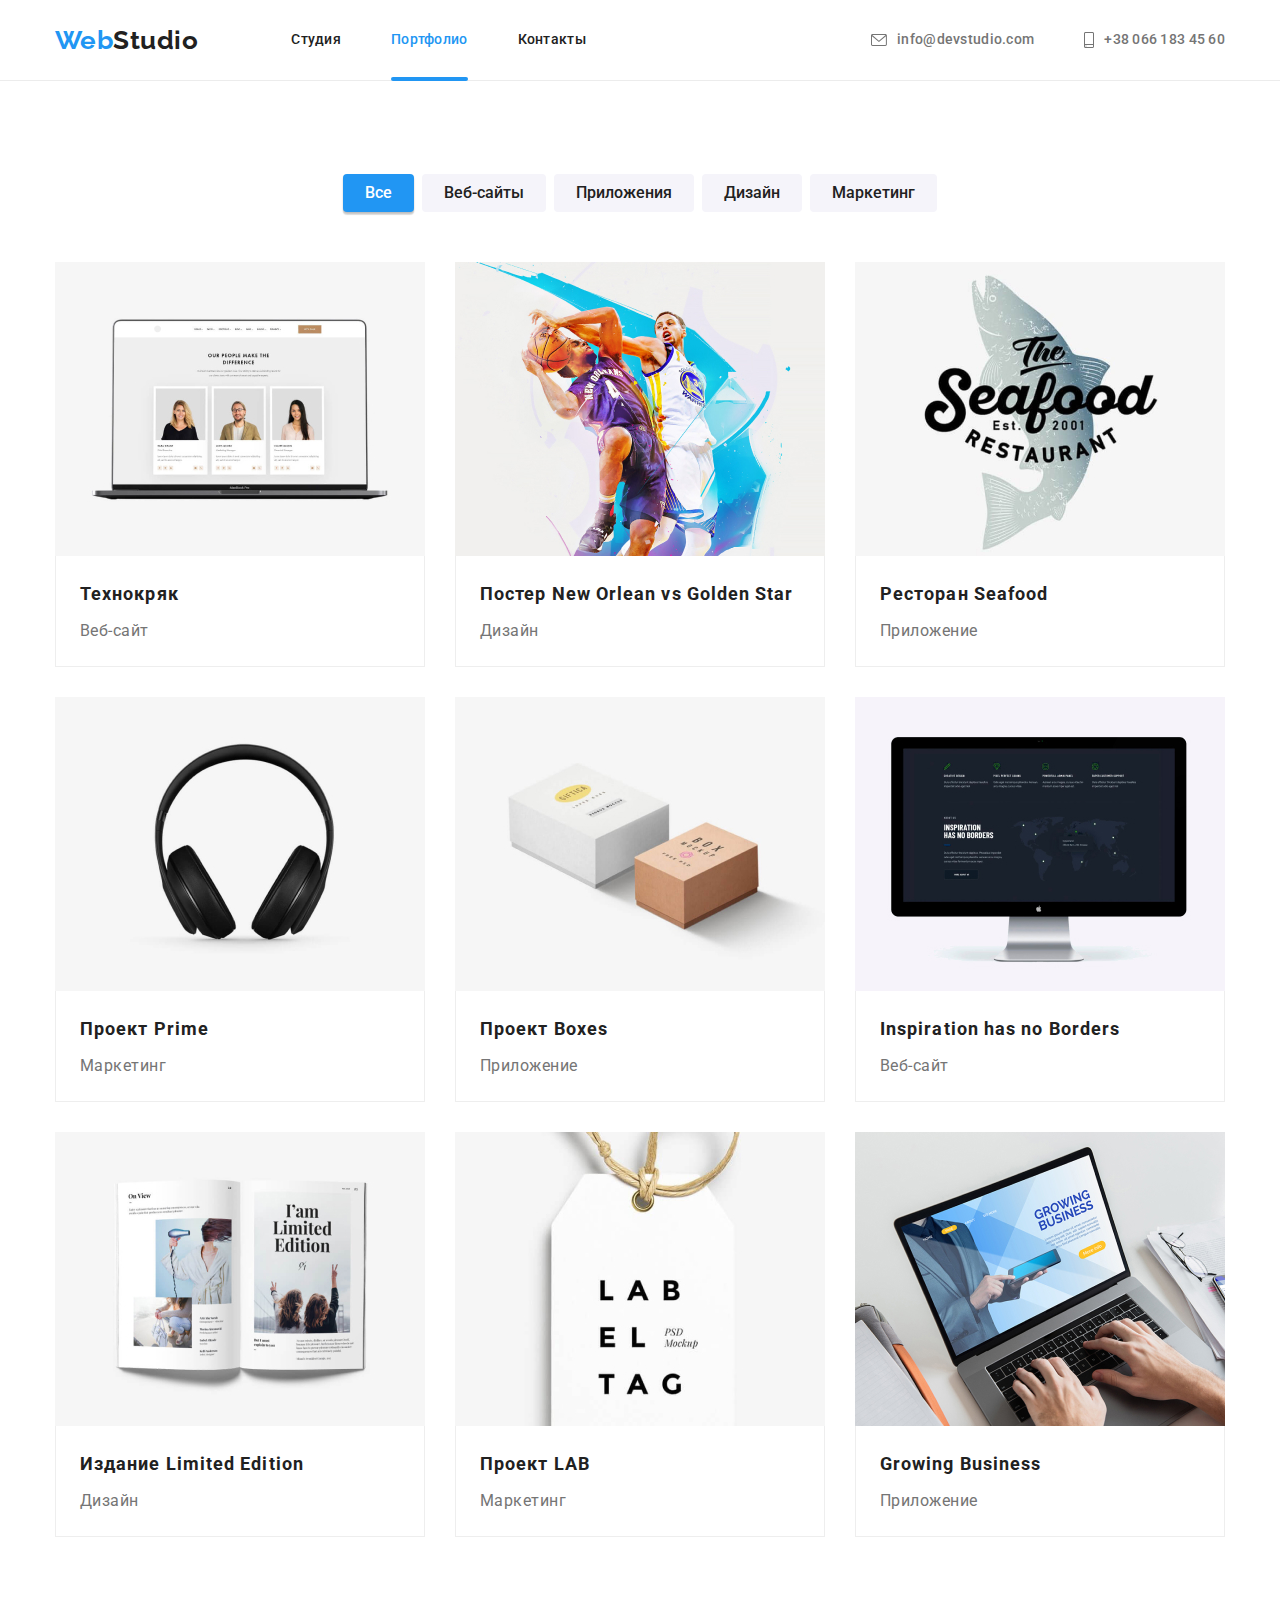
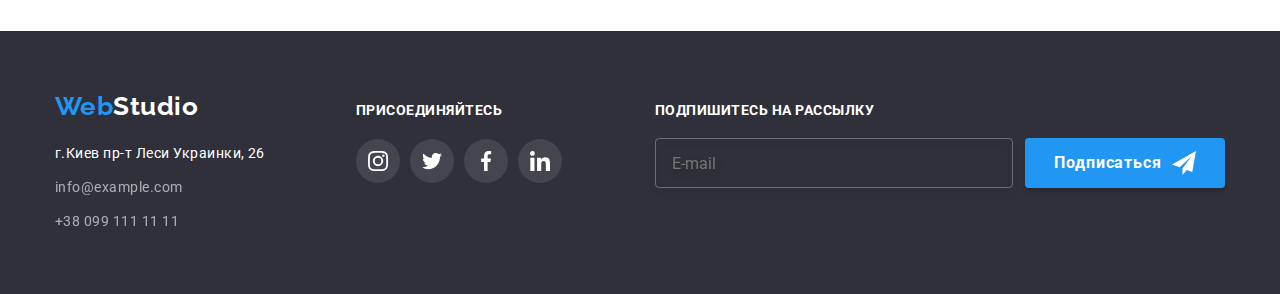
==== portfolio.html @ 55877d34 "copy of the hw-07" ====
<!DOCTYPE html>
<html lang="en">
  <head>
    <meta charset="UTF-8" />
    <meta http-equiv="X-UA-Compatible" content="IE=edge" />
    <meta name="viewport" content="width=device-width, initial-scale=1.0" />
    <title>Portfolio</title>
    <link rel="preconnect" href="https://fonts.googleapis.com" />
    <link rel="preconnect" href="https://fonts.gstatic.com" crossorigin />
    <link
      href="https://fonts.googleapis.com/css2?family=Raleway:wght@700&family=Roboto:wght@400;500;700;900&display=swap"
      rel="stylesheet"
    />
    <link
      rel="stylesheet"
      href="https://cdnjs.cloudflare.com/ajax/libs/modern-normalize/1.1.0/modern-normalize.min.css"
    />
    <link rel="stylesheet" href="./css/main.min.css" />
  </head>
  <body style="padding-top: 80px">
    <!-- Header -->
    <header class="page-header">
      <div class="container main-header">
        <nav class="site-nav">
          <a href="./index.html" class="logo"><span class="logo--web-color">Web</span>Studio</a>
          <ul class="site-nav__list list">
            <li class="site-nav__item">
              <a href="./index.html" class="site-nav__link">Студия</a>
            </li>
            <li class="site-nav__item">
              <a href="./portfolio.html" class="site-nav__link site-nav__link--active">Портфолио</a>
            </li>
            <li class="site-nav__item">
              <a href="" class="site-nav__link">Контакты</a>
            </li>
          </ul>
        </nav>
        <ul class="contact-header__list list">
          <li class="site-nav__item">
            <a href="mailto:info@devstudio.com" class="contact-header__link"
              ><svg class="contact-header__icon" width="16px" height="12px">
                <use href="./images/icons.svg#icon-email"></use></svg
              >info@devstudio.com</a
            >
          </li>
          <li class="site-nav__item">
            <a href="tel:+380661834560" class="contact-header__link"
              ><svg class="contact-header__icon" width="10px" height="16px">
                <use href="./images/icons.svg#icon-phone"></use></svg
              >+38 066 183 45 60</a
            >
          </li>
        </ul>
      </div>
    </header>

    <!-- Portfolio Main Content -->
    <main>
      <section class="portfolio">
        <div class="container">
          <h1 class="portfolio--visually-hidden">Наши работы</h1>
          <!-- button list -->
          <ul class="portfolio__btn-list list">
            <li class="portfolio__btn-item">
              <button type="button" class="portfolio__btn-name portfolio__btn-name--active">
                Все
              </button>
            </li>
            <li class="portfolio__btn-item">
              <button type="button" class="portfolio__btn-name">Веб-сайты</button>
            </li>
            <li class="portfolio__btn-item">
              <button type="button" class="portfolio__btn-name">Приложения</button>
            </li>
            <li class="portfolio__btn-item">
              <button type="button" class="portfolio__btn-name">Дизайн</button>
            </li>
            <li class="portfolio__btn-item">
              <button type="button" class="portfolio__btn-name">Маркетинг</button>
            </li>
          </ul>
          <!-- project list -->
          <ul class="portfolio__project-list list">
            <li class="portfolio__project-item">
              <a href="" class="portfolio__project-link link">
                <div class="portfolio__project-overlay">
                  <img
                    src="./images/website-technokryak.jpg"
                    alt="The picture of the web-site 'TechnoKryak'"
                    width="370"
                  />
                  <p class="portfolio__project-text">
                    Ресурс предлагает комплексные предложения с разным уровнем функционала и
                    сервисов. Все это позволит посетителю получить исчерпывающие сведения о компании
                    или частном лице.
                  </p>
                </div>
                <div class="portfolio__project-description">
                  <h2 class="portfolio__project-name">Технокряк</h2>
                  <p class="portfolio__project-type">Веб-сайт</p>
                </div>
              </a>
            </li>
            <li class="portfolio__project-item">
              <a href="" class="portfolio__project-link link">
                <div class="portfolio__project-overlay">
                  <img
                    src="./images/design-poster.jpg"
                    alt="The picture of the poster 'New Orlean vs Golden Star'"
                    width="370"
                  />
                  <p class="portfolio__project-text">
                    Ресурс предлагает комплексные предложения с разным уровнем функционала и
                    сервисов. Все это позволит посетителю получить исчерпывающие сведения о компании
                    или частном лице.
                  </p>
                </div>

                <div class="portfolio__project-description">
                  <h2 class="portfolio__project-name">Постер New Orlean vs Golden Star</h2>
                  <p class="portfolio__project-type">Дизайн</p>
                </div>
              </a>
            </li>
            <li class="portfolio__project-item">
              <a href="" class="portfolio__project-link link">
                <div class="portfolio__project-overlay">
                  <img
                    src="./images/app-seafood.jpg"
                    alt="The picture of the 'Restaurant Seafood'"
                    width="370"
                  />

                  <p class="portfolio__project-text">
                    Ресурс предлагает комплексные предложения с разным уровнем функционала и
                    сервисов. Все это позволит посетителю получить исчерпывающие сведения о компании
                    или частном лице.
                  </p>
                </div>

                <div class="portfolio__project-description">
                  <h2 class="portfolio__project-name">Ресторан Seafood</h2>
                  <p class="portfolio__project-type">Приложение</p>
                </div>
              </a>
            </li>
            <li class="portfolio__project-item">
              <a href="" class="portfolio__project-link link">
                <div class="portfolio__project-overlay">
                  <img
                    src="./images/marketing-prime.jpg"
                    alt="The picture of the project Prime"
                    width="370"
                  />

                  <p class="portfolio__project-text">
                    Ресурс предлагает комплексные предложения с разным уровнем функционала и
                    сервисов. Все это позволит посетителю получить исчерпывающие сведения о компании
                    или частном лице.
                  </p>
                </div>

                <div class="portfolio__project-description">
                  <h2 class="portfolio__project-name">Проект Prime</h2>
                  <p class="portfolio__project-type">Маркетинг</p>
                </div>
              </a>
            </li>
            <li class="portfolio__project-item">
              <a href="" class="portfolio__project-link link">
                <div class="portfolio__project-overlay">
                  <img
                    src="./images/app-boxes.jpg"
                    alt="The picture of the project Boxes"
                    width="370"
                  />

                  <p class="portfolio__project-text">
                    Ресурс предлагает комплексные предложения с разным уровнем функционала и
                    сервисов. Все это позволит посетителю получить исчерпывающие сведения о компании
                    или частном лице.
                  </p>
                </div>

                <div class="portfolio__project-description">
                  <h2 class="portfolio__project-name">Проект Boxes</h2>
                  <p class="portfolio__project-type">Приложение</p>
                </div>
              </a>
            </li>
            <li class="portfolio__project-item">
              <a href="" class="portfolio__project-link link">
                <div class="portfolio__project-overlay">
                  <img
                    src="./images/website-inspiration-has-no-borders.jpg"
                    alt="The picture of the Inspiration has no Borders"
                    width="370"
                  />

                  <p class="portfolio__project-text">
                    Ресурс предлагает комплексные предложения с разным уровнем функционала и
                    сервисов. Все это позволит посетителю получить исчерпывающие сведения о компании
                    или частном лице.
                  </p>
                </div>

                <div class="portfolio__project-description">
                  <h2 class="portfolio__project-name">Inspiration has no Borders</h2>
                  <p class="portfolio__project-type">Веб-сайт</p>
                </div>
              </a>
            </li>
            <li class="portfolio__project-item">
              <a href="" class="portfolio__project-link link">
                <div class="portfolio__project-overlay">
                  <img
                    src="./images/design-limited-edition.jpg"
                    alt="The picture of the Limited Edition"
                    width="370"
                  />

                  <p class="portfolio__project-text">
                    Ресурс предлагает комплексные предложения с разным уровнем функционала и
                    сервисов. Все это позволит посетителю получить исчерпывающие сведения о компании
                    или частном лице.
                  </p>
                </div>

                <div class="portfolio__project-description">
                  <h2 class="portfolio__project-name">Издание Limited Edition</h2>
                  <p class="portfolio__project-type">Дизайн</p>
                </div>
              </a>
            </li>
            <li class="portfolio__project-item">
              <a href="" class="portfolio__project-link link">
                <div class="portfolio__project-overlay">
                  <img
                    src="./images/marketing-project-lab.jpg"
                    alt="The picture of the Project LAB"
                    width="370"
                  />

                  <p class="portfolio__project-text">
                    Ресурс предлагает комплексные предложения с разным уровнем функционала и
                    сервисов. Все это позволит посетителю получить исчерпывающие сведения о компании
                    или частном лице.
                  </p>
                </div>

                <div class="portfolio__project-description">
                  <h2 class="portfolio__project-name">Проект LAB</h2>
                  <p class="portfolio__project-type">Маркетинг</p>
                </div>
              </a>
            </li>
            <li class="portfolio__project-item">
              <a href="" class="portfolio__project-link link">
                <div class="portfolio__project-overlay">
                  <img
                    src="./images/app-growing-business.jpg"
                    alt="The picture of the Growing Business"
                    width="370"
                  />

                  <p class="portfolio__project-text">
                    Ресурс предлагает комплексные предложения с разным уровнем функционала и
                    сервисов. Все это позволит посетителю получить исчерпывающие сведения о компании
                    или частном лице.
                  </p>
                </div>

                <div class="portfolio__project-description">
                  <h2 class="portfolio__project-name">Growing Business</h2>
                  <p class="portfolio__project-type">Приложение</p>
                </div>
              </a>
            </li>
          </ul>
        </div>
      </section>
    </main>

    <!-- Footer Section -->
    <footer class="footer">
      <div class="footer__positioning container">
        <div class="footer__contacts-container">
          <a href="./index.html" class="logo logo__footer"
            ><span class="logo--web-color">Web</span
            ><span class="logo--studio-color">Studio</span></a
          >
          <address>
            <ul class="footer__address-list list">
              <li class="footer__address-item">
                <a
                  class="footer__address-link"
                  href="https://goo.gl/maps/GCz9mcJcmjAWSKVcA"
                  target="_blank"
                  lang="ru"
                  >г.Киев пр-т Леси Украинки, 26</a
                >
              </li>
              <li class="footer__address-item">
                <a
                  class="footer__address-link footer__address-link--opacity"
                  href="mailto:info@example.com"
                  target="_blank"
                  >info@example.com</a
                >
              </li>
              <li class="footer__address-item">
                <a
                  class="footer__address-link footer__address-link--opacity"
                  href="tel:+380991111111"
                  target="_blank"
                  >+38 099 111 11 11</a
                >
              </li>
            </ul>
          </address>
        </div>
        <div>
          <p class="footer__social-heading">присоединяйтесь</p>
          <ul class="footer__social-list list">
            <li class="footer__social-item">
              <a
                class="footer__social-link link"
                href="http://instagram.com"
                target="_blank"
                aria-label="instagram"
                ><svg width="20px" height="20px">
                  <use href="./images/icons.svg#instagram-icon"></use></svg
              ></a>
            </li>
            <li class="footer__social-item">
              <a
                class="footer__social-link link"
                href="http://twitter.com"
                target="_blank"
                aria-label="instagram"
                ><svg width="20px" height="20px">
                  <use href="./images/icons.svg#twitter-icon"></use></svg
              ></a>
            </li>
            <li class="footer__social-item">
              <a
                class="footer__social-link link"
                href="http://facebook.com"
                target="_blank"
                aria-label="instagram"
                ><svg width="20px" height="20px">
                  <use href="./images/icons.svg#facebook-icon"></use></svg
              ></a>
            </li>
            <li class="footer__social-item">
              <a
                class="footer__social-link link"
                href="http://linkedin.com"
                target="_blank"
                aria-label="instagram"
                ><svg width="20px" height="20px">
                  <use href="./images/icons.svg#linkedin-icon"></use></svg
              ></a>
            </li>
          </ul>
        </div>
        <div class="footer__subscribe-container">
          <b class="footer__subscribe-text">Подпишитесь на рассылку</b>
          <form class="footer__subscribe-form" autocomplete="off">
            <label class="footer--visually-hidden" for="email">Email</label>
            <input
              class="footer__email-field"
              type="email"
              id="email"
              name="user_email"
              placeholder="E-mail"
            />
            <button class="footer__subscribe-button" type="submit">
              <span class="footer__button-text"
                >Подписаться
                <svg class="footer__subcribe-icon" width="24px" height="24px">
                  <use href="./images/icons.svg#icon-send"></use>
                </svg>
              </span>
            </button>
          </form>
        </div>
      </div>
    </footer>
  </body>
</html>
---- css/main.min.css ----
body{color:#757575;font-family:Roboto,sans-serif;letter-spacing:.03em}h1,h2,h3,p{margin:0}img{display:block;max-width:100%;height:auto}.portfolio__project-list,.portfolio__btn-list,.footer__address-list,.footer__social-list,.our-clients__list,.our-team__social-list,.our-team__list,.about-us__list,.features__list,.contact-header__list,.site-nav__list{padding:0;margin:0;list-style:none}.portfolio__project-link,.our-clients__link,.our-team__social-link{text-decoration:none}.portfolio--visually-hidden,.checkbox,.footer--visually-hidden,.features--visually-hidden{position:absolute;width:1px;height:1px;margin:-1px;border:0;padding:0;white-space:nowrap;-webkit-clip-path:inset(100%);clip-path:inset(100%);clip:rect(0 0 0 0);overflow:hidden}.container{margin-left:auto;margin-right:auto;width:1200px;padding-left:15px;padding-right:15px}.backdrop{z-index:10;position:fixed;top:0;left:0;width:100%;height:100%;background-color:rgba(0,0,0,.2);opacity:1;-webkit-transition:opacity 350ms cubic-bezier(0.4, 0, 0.2, 1);transition:opacity 350ms cubic-bezier(0.4, 0, 0.2, 1)}.backdrop__is-hidden{opacity:0;pointer-events:none}.backdrop__is-hidden .backdrop__modal{-webkit-transform:translate(-50%, -50%) scale(0.8);transform:translate(-50%, -50%) scale(0.8)}.backdrop__modal{position:absolute;top:50%;left:50%;padding:40px;-webkit-transform:translate(-50%, -50%) scale(1);transform:translate(-50%, -50%) scale(1);-webkit-transition:-webkit-transform 250ms cubic-bezier(0.4, 0, 0.2, 1);transition:-webkit-transform 250ms cubic-bezier(0.4, 0, 0.2, 1);transition:transform 250ms cubic-bezier(0.4, 0, 0.2, 1);transition:transform 250ms cubic-bezier(0.4, 0, 0.2, 1), -webkit-transform 250ms cubic-bezier(0.4, 0, 0.2, 1);width:528px;height:581px;background-color:#fff;-webkit-box-shadow:0px 1px 3px rgba(0,0,0,.12),0px 1px 1px rgba(0,0,0,.14),0px 2px 1px rgba(0,0,0,.2);box-shadow:0px 1px 3px rgba(0,0,0,.12),0px 1px 1px rgba(0,0,0,.14),0px 2px 1px rgba(0,0,0,.2);border-radius:4px}.backdrop__modal-btn-close{display:-webkit-box;display:-ms-flexbox;display:flex;-webkit-box-align:center;-ms-flex-align:center;align-items:center;-webkit-box-pack:center;-ms-flex-pack:center;justify-content:center;position:fixed;top:8px;right:8px;height:30px;width:30px;fill:#000;background:#fff;border:1px solid rgba(0,0,0,.1);border-radius:50%;cursor:pointer;-webkit-transition:fill 250ms cubic-bezier(0.4, 0, 0.2, 1);transition:fill 250ms cubic-bezier(0.4, 0, 0.2, 1)}.backdrop__modal-btn-close:hover,.backdrop__modal-btn-close:focus{fill:#2196f3}.backdrop__text{display:block;text-align:center;margin-bottom:12px;font-size:20px;font-weight:700;line-height:1.17;color:#212121}.section-heading{color:#212121;font-weight:700;font-size:36px;line-height:1.16;text-align:center;margin:0;margin-bottom:50px}.page-header{position:fixed;top:0;left:0;z-index:9;width:100%;background-color:#fff;border-bottom:1px solid #ececec}.main-header{display:-webkit-box;display:-ms-flexbox;display:flex;-webkit-box-align:center;-ms-flex-align:center;align-items:center;-webkit-box-pack:justify;-ms-flex-pack:justify;justify-content:space-between}.logo{color:#212121;font-family:Raleway;font-weight:700;font-size:26px;line-height:1.19;text-decoration:none}.logo--web-color{color:#2196f3}.logo__footer{display:block;margin-bottom:20px}.logo--studio-color{color:#fff}.site-nav{display:-webkit-box;display:-ms-flexbox;display:flex;-webkit-box-align:center;-ms-flex-align:center;align-items:center}.site-nav__list{display:-webkit-box;display:-ms-flexbox;display:flex;-webkit-box-align:center;-ms-flex-align:center;align-items:center;margin-left:93px}.site-nav__link,.contact-header__link{color:#212121;font-weight:500;font-size:14px;line-height:1.14;letter-spacing:.02em;text-decoration:none;display:-webkit-box;display:-ms-flexbox;display:flex;padding-top:32px;padding-bottom:32px;-webkit-box-align:center;-ms-flex-align:center;align-items:center;-webkit-transition:color 250ms cubic-bezier(0.4, 0, 0.2, 1);transition:color 250ms cubic-bezier(0.4, 0, 0.2, 1)}.site-nav__link:hover,.contact-header__link:hover,.site-nav__link:focus,.contact-header__link:focus{color:#2196f3}.site-nav__link--active{display:block;position:relative;color:#2196f3}.site-nav__link--active::after{content:"";display:block;position:absolute;bottom:-1px;width:100%;height:4px;background-color:#2196f3;border-radius:2px}.contact-header__link{color:#757575}.site-nav__item+.site-nav__item{margin-left:50px}.contact-header__list{display:-webkit-box;display:-ms-flexbox;display:flex;-webkit-box-align:center;-ms-flex-align:center;align-items:center}.contact-header__icon{margin-right:10px;fill:currentColor}.section-hero{text-align:center;background-color:#2f303a;padding-top:200px;padding-bottom:200px;max-width:1600px;margin-left:auto;margin-right:auto;height:600px;background-image:-webkit-gradient(linear, left top, right top, from(rgba(47, 48, 58, 0.4)), to(rgba(47, 48, 58, 0.4))),url(../images/background-hero.jpg);background-image:linear-gradient(to right, rgba(47, 48, 58, 0.4), rgba(47, 48, 58, 0.4)),url(../images/background-hero.jpg);background-repeat:no-repeat;background-position:center;background-size:cover}.section-heading--hero{color:#fff;font-weight:900;font-size:44px;line-height:1.36;letter-spacing:.06em;text-transform:uppercase;width:696px;margin-left:auto;margin-right:auto;margin-bottom:30px}.button--accent{background-color:#2196f3;color:#fff;cursor:pointer;font-weight:700;font-size:16px;line-height:1.9;-webkit-box-align:center;-ms-flex-align:center;align-items:center;text-align:center;letter-spacing:.06em;border-radius:4px;border:rgba(0,0,0,0);-webkit-box-shadow:0px 4px 4px rgba(0,0,0,.15);box-shadow:0px 4px 4px rgba(0,0,0,.15);padding-top:10px;padding-right:32px;padding-bottom:10px;padding-left:32px;-webkit-transition:background-color 250ms cubic-bezier(0.4, 0, 0.2, 1);transition:background-color 250ms cubic-bezier(0.4, 0, 0.2, 1)}.button--accent:hover{background-color:#188ce8}.features{padding-top:94px;padding-bottom:94px}.features__list{display:-webkit-box;display:-ms-flexbox;display:flex;-webkit-box-align:center;-ms-flex-align:center;align-items:center}.features__item+.features__item{margin-left:30px}.features__icon-container{display:-webkit-box;display:-ms-flexbox;display:flex;-webkit-box-pack:center;-ms-flex-pack:center;justify-content:center;-webkit-box-align:center;-ms-flex-align:center;align-items:center;height:120px;margin-bottom:30px;border-radius:4px;background-color:#f5f4fa}.features__heading{color:#212121;font-weight:700;font-size:14px;line-height:1.14;text-transform:uppercase;margin:0;margin-bottom:10px}.features-text{font-size:14px;line-height:1.71;margin:0}.about-us{padding-top:0px;padding-bottom:94px}.about-us__list{display:-webkit-box;display:-ms-flexbox;display:flex;-webkit-box-pack:center;-ms-flex-pack:center;justify-content:center;-webkit-box-align:center;-ms-flex-align:center;align-items:center}.about-us__item+.about-us__item{margin-left:30px}.about-us__card-container{position:relative}.about-us__text-container{position:absolute;bottom:0%;left:0%;width:100%;background-color:rgba(47,48,58,.8)}.about-us__text{display:-webkit-box;display:-ms-flexbox;display:flex;-webkit-box-pack:center;-ms-flex-pack:center;justify-content:center;-webkit-box-align:center;-ms-flex-align:center;align-items:center;height:70px;font-weight:700;font-size:14px;text-transform:uppercase;text-align:center;line-height:1.14;color:#fff}.our-team{padding-top:94px;padding-bottom:94px;background-color:#f5f4fa}.our-team__list{display:-webkit-box;display:-ms-flexbox;display:flex;-webkit-box-align:center;-ms-flex-align:center;align-items:center;-webkit-box-pack:center;-ms-flex-pack:center;justify-content:center}.our-team__description-container{padding-top:30px;padding-bottom:30px;padding-right:32px;padding-left:32px}.our-team__item{background-color:#fff;-webkit-box-shadow:0px 1px 3px rgba(0,0,0,.12),0px 1px 1px rgba(0,0,0,.14),0px 2px 1px rgba(0,0,0,.2);box-shadow:0px 1px 3px rgba(0,0,0,.12),0px 1px 1px rgba(0,0,0,.14),0px 2px 1px rgba(0,0,0,.2);border-radius:0px 0px 4px 4px}.our-team__item+.our-team__item{margin-left:30px}.our-team__name{font-weight:500;font-size:16px;line-height:1.18;text-align:center;color:#212121;margin-bottom:10px}.our-team__position-name{font-size:16px;line-height:1.18;text-align:center}.our-team__social-list{display:-webkit-box;display:-ms-flexbox;display:flex;-webkit-box-pack:center;-ms-flex-pack:center;justify-content:center;-ms-flex-line-pack:center;align-content:center;margin-top:16px}.our-team__social-link{display:-webkit-box;display:-ms-flexbox;display:flex;-webkit-box-pack:center;-ms-flex-pack:center;justify-content:center;-webkit-box-align:center;-ms-flex-align:center;align-items:center;width:44px;height:44px;fill:#afb1b8;border-radius:50%;-webkit-transition:fill 250ms cubic-bezier(0.4, 0, 0.2, 1),background-color 250ms cubic-bezier(0.4, 0, 0.2, 1);transition:fill 250ms cubic-bezier(0.4, 0, 0.2, 1),background-color 250ms cubic-bezier(0.4, 0, 0.2, 1)}.our-team__social-link:hover,.our-team__social-link:focus{fill:#fff;background-color:#2196f3}.our-team__social-item:not(:last-child){margin-right:10px}.our-clients{padding-top:94px;padding-bottom:94px}.our-clients__list{display:-webkit-box;display:-ms-flexbox;display:flex;-webkit-box-pack:center;-ms-flex-pack:center;justify-content:center;-webkit-box-align:center;-ms-flex-align:center;align-items:center}.our-clients__item+.our-clients__item{margin-left:30px}.our-clients__link{display:-webkit-box;display:-ms-flexbox;display:flex;-webkit-box-pack:center;-ms-flex-pack:center;justify-content:center;-webkit-box-align:center;-ms-flex-align:center;align-items:center;width:170px;height:92px;fill:#afb1b8;border:1px solid #afb1b8;border-radius:4px;-webkit-transition:fill 250ms cubic-bezier(0.4, 0, 0.2, 1),border 250ms cubic-bezier(0.4, 0, 0.2, 1);transition:fill 250ms cubic-bezier(0.4, 0, 0.2, 1),border 250ms cubic-bezier(0.4, 0, 0.2, 1)}.our-clients__link:focus,.our-clients__link:hover{fill:#2196f3;border:1px solid #2196f3}.footer{background-color:#2f303a;padding-top:60px;padding-bottom:60px}.footer__positioning{display:-webkit-box;display:-ms-flexbox;display:flex;-webkit-box-align:baseline;-ms-flex-align:baseline;align-items:baseline}.footer__contacts-container{-webkit-box-flex:1;-ms-flex-positive:1;flex-grow:1;margin-right:70px}.footer__address-item+.footer__address-item{display:block;margin-top:10px}.footer__address-link{color:#fff;font-style:normal;text-decoration:none;font-size:14px;line-height:1.71;-webkit-transition:color 250ms cubic-bezier(0.4, 0, 0.2, 1);transition:color 250ms cubic-bezier(0.4, 0, 0.2, 1)}.footer__address-link:hover,.footer__address-link:focus{color:#2196f3}.footer__address-link--opacity{opacity:.6}.footer__social-heading{color:#fff;font-weight:700;font-size:14px;line-height:1.14;text-transform:uppercase;margin-bottom:20px}.footer__social-list{display:-webkit-box;display:-ms-flexbox;display:flex;-webkit-box-pack:center;-ms-flex-pack:center;justify-content:center;-ms-flex-line-pack:center;align-content:center}.footer__social-link{display:-webkit-box;display:-ms-flexbox;display:flex;-webkit-box-pack:center;-ms-flex-pack:center;justify-content:center;-webkit-box-align:center;-ms-flex-align:center;align-items:center;width:44px;height:44px;fill:#fff;background-color:rgba(255,255,255,.1019607843);border-radius:50%;-webkit-transition:background-color 250ms cubic-bezier(0.4, 0, 0.2, 1);transition:background-color 250ms cubic-bezier(0.4, 0, 0.2, 1)}.footer__social-link:focus,.footer__social-link:hover{background-color:#2196f3}.footer__social-item:not(:last-child){margin-right:10px}.footer__subscribe-container{margin-left:93px}.footer__subscribe-form{display:-webkit-box;display:-ms-flexbox;display:flex}.footer__email-field{background-color:rgba(0,0,0,0);padding:15px 16px;width:358px;height:50px;border-radius:4px;border:1px solid rgba(255,255,255,.3);-webkit-filter:drop-shadow(0px 4px 4px rgba(0, 0, 0, 0.15));filter:drop-shadow(0px 4px 4px rgba(0, 0, 0, 0.15))}.footer__subscribe-text{display:block;color:#fff;font-weight:700;font-size:14px;line-height:1.17;text-transform:uppercase;margin-bottom:20px}.footer__subscribe-button{background-color:#2196f3;width:200px;height:50px;-webkit-box-shadow:0px 4px 4px rgba(0,0,0,.15);box-shadow:0px 4px 4px rgba(0,0,0,.15);border-radius:4px;border-color:rgba(0,0,0,0);-webkit-transition:background-color 250ms cubic-bezier(0.4, 0, 0.2, 1),-webkit-box-shadow 250ms cubic-bezier(0.4, 0, 0.2, 1);transition:background-color 250ms cubic-bezier(0.4, 0, 0.2, 1),-webkit-box-shadow 250ms cubic-bezier(0.4, 0, 0.2, 1);transition:box-shadow 250ms cubic-bezier(0.4, 0, 0.2, 1),background-color 250ms cubic-bezier(0.4, 0, 0.2, 1);transition:box-shadow 250ms cubic-bezier(0.4, 0, 0.2, 1),background-color 250ms cubic-bezier(0.4, 0, 0.2, 1),-webkit-box-shadow 250ms cubic-bezier(0.4, 0, 0.2, 1);cursor:pointer;margin-left:12px}.footer__subscribe-button:hover,.footer__subscribe-button:focus{background-color:#188ce8}.footer__button-text{display:-webkit-box;display:-ms-flexbox;display:flex;-webkit-box-pack:center;-ms-flex-pack:center;justify-content:center;-webkit-box-align:center;-ms-flex-align:center;align-items:center;color:#fff;font-weight:700;font-size:16px;letter-spacing:.06em}.footer__subcribe-icon{fill:currentColor;margin-left:10px;line-height:1.9}.contact-form{text-align:center}.contact-form__text{display:block;text-align:left;margin-bottom:4px;color:#757575;font-size:12px;line-height:1.16;letter-spacing:.01em}.contact-form__input-container{position:relative;margin-bottom:10px}.contact-form__input-container:focus-within .contact-form__input-icon{fill:#2196f3}.contact-form__input-field{width:100%;height:40px;padding:12px 42px;position:relative;border:1px solid rgba(33,33,33,.2);border-radius:4px;-webkit-transition:border-color 250ms cubic-bezier(0.4, 0, 0.2, 1);transition:border-color 250ms cubic-bezier(0.4, 0, 0.2, 1)}.contact-form__input-field:focus-within,.contact-form__input-field:hover,.contact-form__input-field:focus{outline:0;border-color:#2196f3}.contact-form__input-field-comment{width:100%;height:120px;padding:12px 16px;resize:none;border:1px solid rgba(33,33,33,.2);border-radius:4px;-webkit-transition:border-color 250ms cubic-bezier(0.4, 0, 0.2, 1);transition:border-color 250ms cubic-bezier(0.4, 0, 0.2, 1);margin-bottom:20px}.contact-form__input-field-comment:focus-within,.contact-form__input-field-comment:hover,.contact-form__input-field-comment:focus{outline:0;border-color:#2196f3}.contact-form__input-icon{position:absolute;left:13px;top:50%;-webkit-transform:translateY(-50%);transform:translateY(-50%);fill:#212121;-webkit-transition:fill 250ms cubic-bezier(0.4, 0, 0.2, 1);transition:fill 250ms cubic-bezier(0.4, 0, 0.2, 1)}.agreement{display:-webkit-box;display:-ms-flexbox;display:flex;-webkit-box-pack:center;-ms-flex-pack:center;justify-content:center;-webkit-box-align:center;-ms-flex-align:center;align-items:center;margin-bottom:30px;cursor:pointer}.checkbox-container{position:relative;display:block;width:16px;height:15px;cursor:pointer}.checkbox:checked+.checkbox__icon--checked{-webkit-transform:scale(1);transform:scale(1);opacity:1}.checkbox:checked~.checkbox__icon--unchecked{border-color:#2196f3}.checkbox:hover~.checkbox__icon--unchecked{border-color:#2196f3}.checkbox:focus~.checkbox__icon--unchecked{border-color:#2196f3}.checkbox__icon--checked{position:absolute;top:0;left:0;width:16px;height:15px;fill:currentColor;-webkit-transform:scale(0.2);transform:scale(0.2);opacity:0;-webkit-transition:opacity 250ms cubic-bezier(0.4, 0, 0.2, 1),-webkit-transform 250ms cubic-bezier(0.4, 0, 0.2, 1);transition:opacity 250ms cubic-bezier(0.4, 0, 0.2, 1),-webkit-transform 250ms cubic-bezier(0.4, 0, 0.2, 1);transition:transform 250ms cubic-bezier(0.4, 0, 0.2, 1),opacity 250ms cubic-bezier(0.4, 0, 0.2, 1);transition:transform 250ms cubic-bezier(0.4, 0, 0.2, 1),opacity 250ms cubic-bezier(0.4, 0, 0.2, 1),-webkit-transform 250ms cubic-bezier(0.4, 0, 0.2, 1)}.checkbox__icon--unchecked{position:absolute;top:0;left:0;display:block;width:16px;height:15px;border:2px solid #212121;border-radius:2px;-webkit-transition:border-color 250ms cubic-bezier(0.4, 0, 0.2, 1);transition:border-color 250ms cubic-bezier(0.4, 0, 0.2, 1)}.agreement__label{line-height:1.71;font-size:14px;color:#757575;margin-left:7px}.agreement__link{color:#2196f3;-webkit-text-decoration-line:underline;text-decoration-line:underline}.contact-form__submit-button{padding-left:56px;padding-right:56px;padding-top:10px;padding-bottom:10px;color:#fff;background-color:#2196f3;font-size:16px;font-weight:700;line-height:1.87;-webkit-box-shadow:0px 4px 4px rgba(0,0,0,.15);box-shadow:0px 4px 4px rgba(0,0,0,.15);border-radius:4px;border-color:rgba(0,0,0,0);cursor:pointer;-webkit-transition:background-color 250ms cubic-bezier(0.4, 0, 0.2, 1),-webkit-box-shadow 250ms cubic-bezier(0.4, 0, 0.2, 1);transition:background-color 250ms cubic-bezier(0.4, 0, 0.2, 1),-webkit-box-shadow 250ms cubic-bezier(0.4, 0, 0.2, 1);transition:box-shadow 250ms cubic-bezier(0.4, 0, 0.2, 1),background-color 250ms cubic-bezier(0.4, 0, 0.2, 1);transition:box-shadow 250ms cubic-bezier(0.4, 0, 0.2, 1),background-color 250ms cubic-bezier(0.4, 0, 0.2, 1),-webkit-box-shadow 250ms cubic-bezier(0.4, 0, 0.2, 1)}.contact-form__submit-button:hover,.contact-form__submit-button:focus{background-color:#188ce8}.portfolio{padding-top:94px;padding-bottom:94px}.portfolio__btn-list{display:-webkit-box;display:-ms-flexbox;display:flex;margin-bottom:50px;-webkit-box-pack:center;-ms-flex-pack:center;justify-content:center}.portfolio__btn-list .portfolio__btn-name{padding-top:6px;padding-right:22px;padding-bottom:6px;padding-left:22px}.portfolio__btn-item+.portfolio__btn-item{margin-left:8px}.portfolio__btn-name{background-color:#f5f4fa;color:#212121;border-radius:4px;border:rgba(0,0,0,0);font-weight:500;font-size:16px;line-height:1.6;text-align:center;cursor:pointer;-webkit-transition:background-color 250ms cubic-bezier(0.4, 0, 0.2, 1),color 250ms cubic-bezier(0.4, 0, 0.2, 1),-webkit-box-shadow 250ms cubic-bezier(0.4, 0, 0.2, 1);transition:background-color 250ms cubic-bezier(0.4, 0, 0.2, 1),color 250ms cubic-bezier(0.4, 0, 0.2, 1),-webkit-box-shadow 250ms cubic-bezier(0.4, 0, 0.2, 1);transition:background-color 250ms cubic-bezier(0.4, 0, 0.2, 1),color 250ms cubic-bezier(0.4, 0, 0.2, 1),box-shadow 250ms cubic-bezier(0.4, 0, 0.2, 1);transition:background-color 250ms cubic-bezier(0.4, 0, 0.2, 1),color 250ms cubic-bezier(0.4, 0, 0.2, 1),box-shadow 250ms cubic-bezier(0.4, 0, 0.2, 1),-webkit-box-shadow 250ms cubic-bezier(0.4, 0, 0.2, 1)}.portfolio__btn-name:hover,.portfolio__btn-name:focus,.portfolio__btn-name--active{color:#fff;background-color:#2196f3;-webkit-box-shadow:0px 3px 1px rgba(0,0,0,.1),0px 1px 2px rgba(0,0,0,.08),0px 2px 2px rgba(0,0,0,.12);box-shadow:0px 3px 1px rgba(0,0,0,.1),0px 1px 2px rgba(0,0,0,.08),0px 2px 2px rgba(0,0,0,.12)}.portfolio__project-list{display:-webkit-box;display:-ms-flexbox;display:flex;-ms-flex-wrap:wrap;flex-wrap:wrap}.portfolio__project-item:nth-child(3n+2){margin-left:30px;margin-right:30px}.portfolio__project-item:nth-child(n+4){margin-top:30px}.portfolio__project-link{display:block;-webkit-transition:-webkit-box-shadow 250ms cubic-bezier(0.4, 0, 0.2, 1);transition:-webkit-box-shadow 250ms cubic-bezier(0.4, 0, 0.2, 1);transition:box-shadow 250ms cubic-bezier(0.4, 0, 0.2, 1);transition:box-shadow 250ms cubic-bezier(0.4, 0, 0.2, 1), -webkit-box-shadow 250ms cubic-bezier(0.4, 0, 0.2, 1)}.portfolio__project-link:hover,.portfolio__project-link:focus{-webkit-box-shadow:0px 1px 1px rgba(0,0,0,.12),0px 4px 4px rgba(0,0,0,.06),1px 4px 6px rgba(0,0,0,.16);box-shadow:0px 1px 1px rgba(0,0,0,.12),0px 4px 4px rgba(0,0,0,.06),1px 4px 6px rgba(0,0,0,.16);-webkit-transform:translateY(0%);transform:translateY(0%)}.portfolio__project-overlay{position:relative;overflow:hidden}.portfolio__project-text{position:absolute;bottom:0;left:0;width:100%;height:100%;padding-left:24px;padding-right:24px;padding-top:63px;padding-bottom:63px;text-align:left;font-weight:400;font-size:18px;line-height:1.55;background-color:rgba(33,150,243,.9019607843);color:#fff;-webkit-transform:translateY(100%);transform:translateY(100%);-webkit-transition:-webkit-transform 250ms cubic-bezier(0.4, 0, 0.2, 1);transition:-webkit-transform 250ms cubic-bezier(0.4, 0, 0.2, 1);transition:transform 250ms cubic-bezier(0.4, 0, 0.2, 1);transition:transform 250ms cubic-bezier(0.4, 0, 0.2, 1), -webkit-transform 250ms cubic-bezier(0.4, 0, 0.2, 1)}.portfolio__project-link:hover .portfolio__project-text{-webkit-transform:translateY(0);transform:translateY(0)}.portfolio__project-link:focus .portfolio__project-text{-webkit-transform:translateY(0);transform:translateY(0)}.portfolio__project-description{padding-top:20px;padding-right:24px;padding-bottom:20px;padding-left:24px;border-bottom:1px solid #eee;border-left:1px solid #eee;border-right:1px solid #eee}.portfolio__project-name{color:#212121;font-weight:700;font-size:18px;line-height:2;letter-spacing:.06em;margin-bottom:4px}.portfolio__project-type{color:#757575;font-size:16px;line-height:1.88}/*# sourceMappingURL=main.min.css.map */
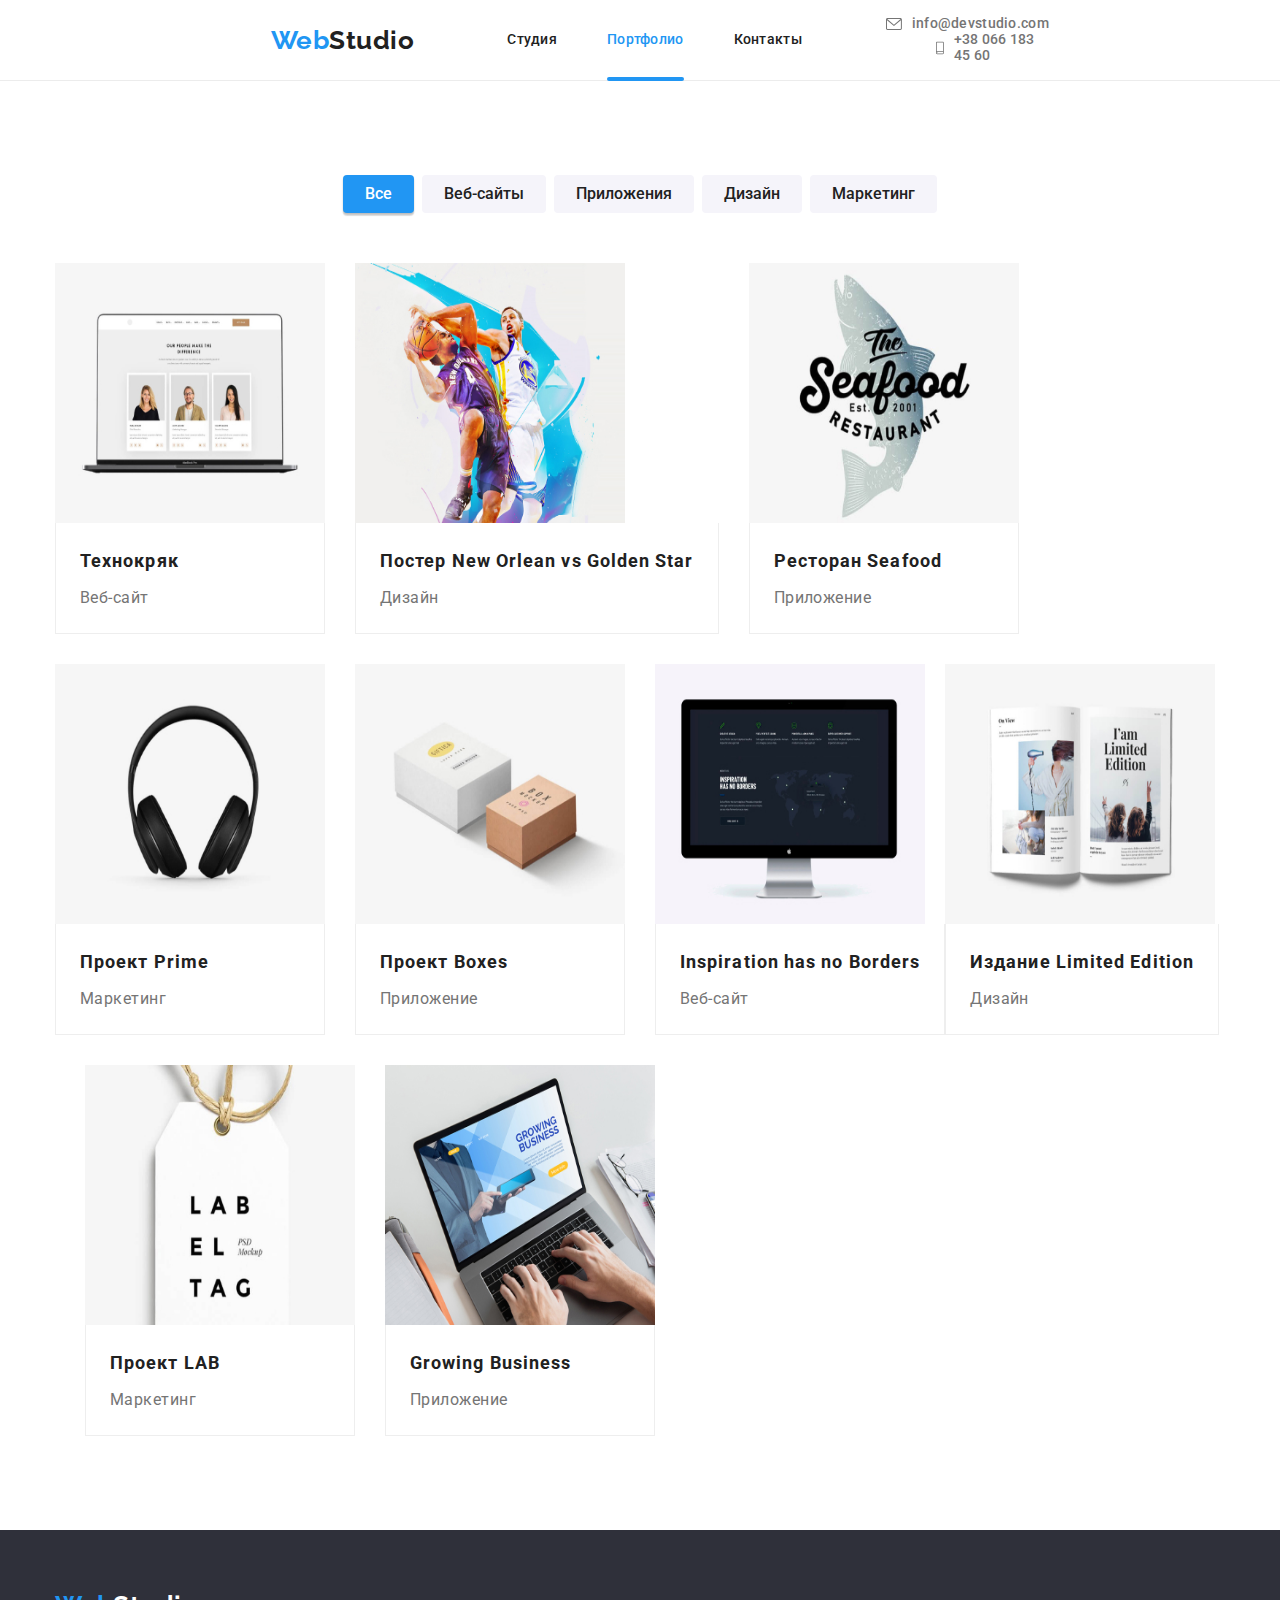
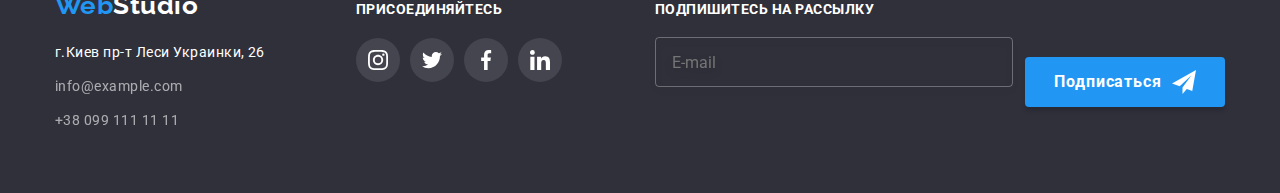
==== commit 233dfe93: "intermediate commit" ====
--- a/portfolio.html
+++ b/portfolio.html
@@ -17,7 +17,7 @@
     />
     <link rel="stylesheet" href="./css/main.min.css" />
   </head>
-  <body style="padding-top: 80px">
+  <body>
     <!-- Header -->
     <header class="page-header">
       <div class="container main-header">
--- a/css/main.min.css
+++ b/css/main.min.css
@@ -1 +1 @@
-body{color:#757575;font-family:Roboto,sans-serif;letter-spacing:.03em}h1,h2,h3,p{margin:0}img{display:block;max-width:100%;height:auto}.portfolio__project-list,.portfolio__btn-list,.footer__address-list,.footer__social-list,.our-clients__list,.our-team__social-list,.our-team__list,.about-us__list,.features__list,.contact-header__list,.site-nav__list{padding:0;margin:0;list-style:none}.portfolio__project-link,.our-clients__link,.our-team__social-link{text-decoration:none}.portfolio--visually-hidden,.checkbox,.footer--visually-hidden,.features--visually-hidden{position:absolute;width:1px;height:1px;margin:-1px;border:0;padding:0;white-space:nowrap;-webkit-clip-path:inset(100%);clip-path:inset(100%);clip:rect(0 0 0 0);overflow:hidden}.container{margin-left:auto;margin-right:auto;width:1200px;padding-left:15px;padding-right:15px}.backdrop{z-index:10;position:fixed;top:0;left:0;width:100%;height:100%;background-color:rgba(0,0,0,.2);opacity:1;-webkit-transition:opacity 350ms cubic-bezier(0.4, 0, 0.2, 1);transition:opacity 350ms cubic-bezier(0.4, 0, 0.2, 1)}.backdrop__is-hidden{opacity:0;pointer-events:none}.backdrop__is-hidden .backdrop__modal{-webkit-transform:translate(-50%, -50%) scale(0.8);transform:translate(-50%, -50%) scale(0.8)}.backdrop__modal{position:absolute;top:50%;left:50%;padding:40px;-webkit-transform:translate(-50%, -50%) scale(1);transform:translate(-50%, -50%) scale(1);-webkit-transition:-webkit-transform 250ms cubic-bezier(0.4, 0, 0.2, 1);transition:-webkit-transform 250ms cubic-bezier(0.4, 0, 0.2, 1);transition:transform 250ms cubic-bezier(0.4, 0, 0.2, 1);transition:transform 250ms cubic-bezier(0.4, 0, 0.2, 1), -webkit-transform 250ms cubic-bezier(0.4, 0, 0.2, 1);width:528px;height:581px;background-color:#fff;-webkit-box-shadow:0px 1px 3px rgba(0,0,0,.12),0px 1px 1px rgba(0,0,0,.14),0px 2px 1px rgba(0,0,0,.2);box-shadow:0px 1px 3px rgba(0,0,0,.12),0px 1px 1px rgba(0,0,0,.14),0px 2px 1px rgba(0,0,0,.2);border-radius:4px}.backdrop__modal-btn-close{display:-webkit-box;display:-ms-flexbox;display:flex;-webkit-box-align:center;-ms-flex-align:center;align-items:center;-webkit-box-pack:center;-ms-flex-pack:center;justify-content:center;position:fixed;top:8px;right:8px;height:30px;width:30px;fill:#000;background:#fff;border:1px solid rgba(0,0,0,.1);border-radius:50%;cursor:pointer;-webkit-transition:fill 250ms cubic-bezier(0.4, 0, 0.2, 1);transition:fill 250ms cubic-bezier(0.4, 0, 0.2, 1)}.backdrop__modal-btn-close:hover,.backdrop__modal-btn-close:focus{fill:#2196f3}.backdrop__text{display:block;text-align:center;margin-bottom:12px;font-size:20px;font-weight:700;line-height:1.17;color:#212121}.section-heading{color:#212121;font-weight:700;font-size:36px;line-height:1.16;text-align:center;margin:0;margin-bottom:50px}.page-header{position:fixed;top:0;left:0;z-index:9;width:100%;background-color:#fff;border-bottom:1px solid #ececec}.main-header{display:-webkit-box;display:-ms-flexbox;display:flex;-webkit-box-align:center;-ms-flex-align:center;align-items:center;-webkit-box-pack:justify;-ms-flex-pack:justify;justify-content:space-between}.logo{color:#212121;font-family:Raleway;font-weight:700;font-size:26px;line-height:1.19;text-decoration:none}.logo--web-color{color:#2196f3}.logo__footer{display:block;margin-bottom:20px}.logo--studio-color{color:#fff}.site-nav{display:-webkit-box;display:-ms-flexbox;display:flex;-webkit-box-align:center;-ms-flex-align:center;align-items:center}.site-nav__list{display:-webkit-box;display:-ms-flexbox;display:flex;-webkit-box-align:center;-ms-flex-align:center;align-items:center;margin-left:93px}.site-nav__link,.contact-header__link{color:#212121;font-weight:500;font-size:14px;line-height:1.14;letter-spacing:.02em;text-decoration:none;display:-webkit-box;display:-ms-flexbox;display:flex;padding-top:32px;padding-bottom:32px;-webkit-box-align:center;-ms-flex-align:center;align-items:center;-webkit-transition:color 250ms cubic-bezier(0.4, 0, 0.2, 1);transition:color 250ms cubic-bezier(0.4, 0, 0.2, 1)}.site-nav__link:hover,.contact-header__link:hover,.site-nav__link:focus,.contact-header__link:focus{color:#2196f3}.site-nav__link--active{display:block;position:relative;color:#2196f3}.site-nav__link--active::after{content:"";display:block;position:absolute;bottom:-1px;width:100%;height:4px;background-color:#2196f3;border-radius:2px}.contact-header__link{color:#757575}.site-nav__item+.site-nav__item{margin-left:50px}.contact-header__list{display:-webkit-box;display:-ms-flexbox;display:flex;-webkit-box-align:center;-ms-flex-align:center;align-items:center}.contact-header__icon{margin-right:10px;fill:currentColor}.section-hero{text-align:center;background-color:#2f303a;padding-top:200px;padding-bottom:200px;max-width:1600px;margin-left:auto;margin-right:auto;height:600px;background-image:-webkit-gradient(linear, left top, right top, from(rgba(47, 48, 58, 0.4)), to(rgba(47, 48, 58, 0.4))),url(../images/background-hero.jpg);background-image:linear-gradient(to right, rgba(47, 48, 58, 0.4), rgba(47, 48, 58, 0.4)),url(../images/background-hero.jpg);background-repeat:no-repeat;background-position:center;background-size:cover}.section-heading--hero{color:#fff;font-weight:900;font-size:44px;line-height:1.36;letter-spacing:.06em;text-transform:uppercase;width:696px;margin-left:auto;margin-right:auto;margin-bottom:30px}.button--accent{background-color:#2196f3;color:#fff;cursor:pointer;font-weight:700;font-size:16px;line-height:1.9;-webkit-box-align:center;-ms-flex-align:center;align-items:center;text-align:center;letter-spacing:.06em;border-radius:4px;border:rgba(0,0,0,0);-webkit-box-shadow:0px 4px 4px rgba(0,0,0,.15);box-shadow:0px 4px 4px rgba(0,0,0,.15);padding-top:10px;padding-right:32px;padding-bottom:10px;padding-left:32px;-webkit-transition:background-color 250ms cubic-bezier(0.4, 0, 0.2, 1);transition:background-color 250ms cubic-bezier(0.4, 0, 0.2, 1)}.button--accent:hover{background-color:#188ce8}.features{padding-top:94px;padding-bottom:94px}.features__list{display:-webkit-box;display:-ms-flexbox;display:flex;-webkit-box-align:center;-ms-flex-align:center;align-items:center}.features__item+.features__item{margin-left:30px}.features__icon-container{display:-webkit-box;display:-ms-flexbox;display:flex;-webkit-box-pack:center;-ms-flex-pack:center;justify-content:center;-webkit-box-align:center;-ms-flex-align:center;align-items:center;height:120px;margin-bottom:30px;border-radius:4px;background-color:#f5f4fa}.features__heading{color:#212121;font-weight:700;font-size:14px;line-height:1.14;text-transform:uppercase;margin:0;margin-bottom:10px}.features-text{font-size:14px;line-height:1.71;margin:0}.about-us{padding-top:0px;padding-bottom:94px}.about-us__list{display:-webkit-box;display:-ms-flexbox;display:flex;-webkit-box-pack:center;-ms-flex-pack:center;justify-content:center;-webkit-box-align:center;-ms-flex-align:center;align-items:center}.about-us__item+.about-us__item{margin-left:30px}.about-us__card-container{position:relative}.about-us__text-container{position:absolute;bottom:0%;left:0%;width:100%;background-color:rgba(47,48,58,.8)}.about-us__text{display:-webkit-box;display:-ms-flexbox;display:flex;-webkit-box-pack:center;-ms-flex-pack:center;justify-content:center;-webkit-box-align:center;-ms-flex-align:center;align-items:center;height:70px;font-weight:700;font-size:14px;text-transform:uppercase;text-align:center;line-height:1.14;color:#fff}.our-team{padding-top:94px;padding-bottom:94px;background-color:#f5f4fa}.our-team__list{display:-webkit-box;display:-ms-flexbox;display:flex;-webkit-box-align:center;-ms-flex-align:center;align-items:center;-webkit-box-pack:center;-ms-flex-pack:center;justify-content:center}.our-team__description-container{padding-top:30px;padding-bottom:30px;padding-right:32px;padding-left:32px}.our-team__item{background-color:#fff;-webkit-box-shadow:0px 1px 3px rgba(0,0,0,.12),0px 1px 1px rgba(0,0,0,.14),0px 2px 1px rgba(0,0,0,.2);box-shadow:0px 1px 3px rgba(0,0,0,.12),0px 1px 1px rgba(0,0,0,.14),0px 2px 1px rgba(0,0,0,.2);border-radius:0px 0px 4px 4px}.our-team__item+.our-team__item{margin-left:30px}.our-team__name{font-weight:500;font-size:16px;line-height:1.18;text-align:center;color:#212121;margin-bottom:10px}.our-team__position-name{font-size:16px;line-height:1.18;text-align:center}.our-team__social-list{display:-webkit-box;display:-ms-flexbox;display:flex;-webkit-box-pack:center;-ms-flex-pack:center;justify-content:center;-ms-flex-line-pack:center;align-content:center;margin-top:16px}.our-team__social-link{display:-webkit-box;display:-ms-flexbox;display:flex;-webkit-box-pack:center;-ms-flex-pack:center;justify-content:center;-webkit-box-align:center;-ms-flex-align:center;align-items:center;width:44px;height:44px;fill:#afb1b8;border-radius:50%;-webkit-transition:fill 250ms cubic-bezier(0.4, 0, 0.2, 1),background-color 250ms cubic-bezier(0.4, 0, 0.2, 1);transition:fill 250ms cubic-bezier(0.4, 0, 0.2, 1),background-color 250ms cubic-bezier(0.4, 0, 0.2, 1)}.our-team__social-link:hover,.our-team__social-link:focus{fill:#fff;background-color:#2196f3}.our-team__social-item:not(:last-child){margin-right:10px}.our-clients{padding-top:94px;padding-bottom:94px}.our-clients__list{display:-webkit-box;display:-ms-flexbox;display:flex;-webkit-box-pack:center;-ms-flex-pack:center;justify-content:center;-webkit-box-align:center;-ms-flex-align:center;align-items:center}.our-clients__item+.our-clients__item{margin-left:30px}.our-clients__link{display:-webkit-box;display:-ms-flexbox;display:flex;-webkit-box-pack:center;-ms-flex-pack:center;justify-content:center;-webkit-box-align:center;-ms-flex-align:center;align-items:center;width:170px;height:92px;fill:#afb1b8;border:1px solid #afb1b8;border-radius:4px;-webkit-transition:fill 250ms cubic-bezier(0.4, 0, 0.2, 1),border 250ms cubic-bezier(0.4, 0, 0.2, 1);transition:fill 250ms cubic-bezier(0.4, 0, 0.2, 1),border 250ms cubic-bezier(0.4, 0, 0.2, 1)}.our-clients__link:focus,.our-clients__link:hover{fill:#2196f3;border:1px solid #2196f3}.footer{background-color:#2f303a;padding-top:60px;padding-bottom:60px}.footer__positioning{display:-webkit-box;display:-ms-flexbox;display:flex;-webkit-box-align:baseline;-ms-flex-align:baseline;align-items:baseline}.footer__contacts-container{-webkit-box-flex:1;-ms-flex-positive:1;flex-grow:1;margin-right:70px}.footer__address-item+.footer__address-item{display:block;margin-top:10px}.footer__address-link{color:#fff;font-style:normal;text-decoration:none;font-size:14px;line-height:1.71;-webkit-transition:color 250ms cubic-bezier(0.4, 0, 0.2, 1);transition:color 250ms cubic-bezier(0.4, 0, 0.2, 1)}.footer__address-link:hover,.footer__address-link:focus{color:#2196f3}.footer__address-link--opacity{opacity:.6}.footer__social-heading{color:#fff;font-weight:700;font-size:14px;line-height:1.14;text-transform:uppercase;margin-bottom:20px}.footer__social-list{display:-webkit-box;display:-ms-flexbox;display:flex;-webkit-box-pack:center;-ms-flex-pack:center;justify-content:center;-ms-flex-line-pack:center;align-content:center}.footer__social-link{display:-webkit-box;display:-ms-flexbox;display:flex;-webkit-box-pack:center;-ms-flex-pack:center;justify-content:center;-webkit-box-align:center;-ms-flex-align:center;align-items:center;width:44px;height:44px;fill:#fff;background-color:rgba(255,255,255,.1019607843);border-radius:50%;-webkit-transition:background-color 250ms cubic-bezier(0.4, 0, 0.2, 1);transition:background-color 250ms cubic-bezier(0.4, 0, 0.2, 1)}.footer__social-link:focus,.footer__social-link:hover{background-color:#2196f3}.footer__social-item:not(:last-child){margin-right:10px}.footer__subscribe-container{margin-left:93px}.footer__subscribe-form{display:-webkit-box;display:-ms-flexbox;display:flex}.footer__email-field{background-color:rgba(0,0,0,0);padding:15px 16px;width:358px;height:50px;border-radius:4px;border:1px solid rgba(255,255,255,.3);-webkit-filter:drop-shadow(0px 4px 4px rgba(0, 0, 0, 0.15));filter:drop-shadow(0px 4px 4px rgba(0, 0, 0, 0.15))}.footer__subscribe-text{display:block;color:#fff;font-weight:700;font-size:14px;line-height:1.17;text-transform:uppercase;margin-bottom:20px}.footer__subscribe-button{background-color:#2196f3;width:200px;height:50px;-webkit-box-shadow:0px 4px 4px rgba(0,0,0,.15);box-shadow:0px 4px 4px rgba(0,0,0,.15);border-radius:4px;border-color:rgba(0,0,0,0);-webkit-transition:background-color 250ms cubic-bezier(0.4, 0, 0.2, 1),-webkit-box-shadow 250ms cubic-bezier(0.4, 0, 0.2, 1);transition:background-color 250ms cubic-bezier(0.4, 0, 0.2, 1),-webkit-box-shadow 250ms cubic-bezier(0.4, 0, 0.2, 1);transition:box-shadow 250ms cubic-bezier(0.4, 0, 0.2, 1),background-color 250ms cubic-bezier(0.4, 0, 0.2, 1);transition:box-shadow 250ms cubic-bezier(0.4, 0, 0.2, 1),background-color 250ms cubic-bezier(0.4, 0, 0.2, 1),-webkit-box-shadow 250ms cubic-bezier(0.4, 0, 0.2, 1);cursor:pointer;margin-left:12px}.footer__subscribe-button:hover,.footer__subscribe-button:focus{background-color:#188ce8}.footer__button-text{display:-webkit-box;display:-ms-flexbox;display:flex;-webkit-box-pack:center;-ms-flex-pack:center;justify-content:center;-webkit-box-align:center;-ms-flex-align:center;align-items:center;color:#fff;font-weight:700;font-size:16px;letter-spacing:.06em}.footer__subcribe-icon{fill:currentColor;margin-left:10px;line-height:1.9}.contact-form{text-align:center}.contact-form__text{display:block;text-align:left;margin-bottom:4px;color:#757575;font-size:12px;line-height:1.16;letter-spacing:.01em}.contact-form__input-container{position:relative;margin-bottom:10px}.contact-form__input-container:focus-within .contact-form__input-icon{fill:#2196f3}.contact-form__input-field{width:100%;height:40px;padding:12px 42px;position:relative;border:1px solid rgba(33,33,33,.2);border-radius:4px;-webkit-transition:border-color 250ms cubic-bezier(0.4, 0, 0.2, 1);transition:border-color 250ms cubic-bezier(0.4, 0, 0.2, 1)}.contact-form__input-field:focus-within,.contact-form__input-field:hover,.contact-form__input-field:focus{outline:0;border-color:#2196f3}.contact-form__input-field-comment{width:100%;height:120px;padding:12px 16px;resize:none;border:1px solid rgba(33,33,33,.2);border-radius:4px;-webkit-transition:border-color 250ms cubic-bezier(0.4, 0, 0.2, 1);transition:border-color 250ms cubic-bezier(0.4, 0, 0.2, 1);margin-bottom:20px}.contact-form__input-field-comment:focus-within,.contact-form__input-field-comment:hover,.contact-form__input-field-comment:focus{outline:0;border-color:#2196f3}.contact-form__input-icon{position:absolute;left:13px;top:50%;-webkit-transform:translateY(-50%);transform:translateY(-50%);fill:#212121;-webkit-transition:fill 250ms cubic-bezier(0.4, 0, 0.2, 1);transition:fill 250ms cubic-bezier(0.4, 0, 0.2, 1)}.agreement{display:-webkit-box;display:-ms-flexbox;display:flex;-webkit-box-pack:center;-ms-flex-pack:center;justify-content:center;-webkit-box-align:center;-ms-flex-align:center;align-items:center;margin-bottom:30px;cursor:pointer}.checkbox-container{position:relative;display:block;width:16px;height:15px;cursor:pointer}.checkbox:checked+.checkbox__icon--checked{-webkit-transform:scale(1);transform:scale(1);opacity:1}.checkbox:checked~.checkbox__icon--unchecked{border-color:#2196f3}.checkbox:hover~.checkbox__icon--unchecked{border-color:#2196f3}.checkbox:focus~.checkbox__icon--unchecked{border-color:#2196f3}.checkbox__icon--checked{position:absolute;top:0;left:0;width:16px;height:15px;fill:currentColor;-webkit-transform:scale(0.2);transform:scale(0.2);opacity:0;-webkit-transition:opacity 250ms cubic-bezier(0.4, 0, 0.2, 1),-webkit-transform 250ms cubic-bezier(0.4, 0, 0.2, 1);transition:opacity 250ms cubic-bezier(0.4, 0, 0.2, 1),-webkit-transform 250ms cubic-bezier(0.4, 0, 0.2, 1);transition:transform 250ms cubic-bezier(0.4, 0, 0.2, 1),opacity 250ms cubic-bezier(0.4, 0, 0.2, 1);transition:transform 250ms cubic-bezier(0.4, 0, 0.2, 1),opacity 250ms cubic-bezier(0.4, 0, 0.2, 1),-webkit-transform 250ms cubic-bezier(0.4, 0, 0.2, 1)}.checkbox__icon--unchecked{position:absolute;top:0;left:0;display:block;width:16px;height:15px;border:2px solid #212121;border-radius:2px;-webkit-transition:border-color 250ms cubic-bezier(0.4, 0, 0.2, 1);transition:border-color 250ms cubic-bezier(0.4, 0, 0.2, 1)}.agreement__label{line-height:1.71;font-size:14px;color:#757575;margin-left:7px}.agreement__link{color:#2196f3;-webkit-text-decoration-line:underline;text-decoration-line:underline}.contact-form__submit-button{padding-left:56px;padding-right:56px;padding-top:10px;padding-bottom:10px;color:#fff;background-color:#2196f3;font-size:16px;font-weight:700;line-height:1.87;-webkit-box-shadow:0px 4px 4px rgba(0,0,0,.15);box-shadow:0px 4px 4px rgba(0,0,0,.15);border-radius:4px;border-color:rgba(0,0,0,0);cursor:pointer;-webkit-transition:background-color 250ms cubic-bezier(0.4, 0, 0.2, 1),-webkit-box-shadow 250ms cubic-bezier(0.4, 0, 0.2, 1);transition:background-color 250ms cubic-bezier(0.4, 0, 0.2, 1),-webkit-box-shadow 250ms cubic-bezier(0.4, 0, 0.2, 1);transition:box-shadow 250ms cubic-bezier(0.4, 0, 0.2, 1),background-color 250ms cubic-bezier(0.4, 0, 0.2, 1);transition:box-shadow 250ms cubic-bezier(0.4, 0, 0.2, 1),background-color 250ms cubic-bezier(0.4, 0, 0.2, 1),-webkit-box-shadow 250ms cubic-bezier(0.4, 0, 0.2, 1)}.contact-form__submit-button:hover,.contact-form__submit-button:focus{background-color:#188ce8}.portfolio{padding-top:94px;padding-bottom:94px}.portfolio__btn-list{display:-webkit-box;display:-ms-flexbox;display:flex;margin-bottom:50px;-webkit-box-pack:center;-ms-flex-pack:center;justify-content:center}.portfolio__btn-list .portfolio__btn-name{padding-top:6px;padding-right:22px;padding-bottom:6px;padding-left:22px}.portfolio__btn-item+.portfolio__btn-item{margin-left:8px}.portfolio__btn-name{background-color:#f5f4fa;color:#212121;border-radius:4px;border:rgba(0,0,0,0);font-weight:500;font-size:16px;line-height:1.6;text-align:center;cursor:pointer;-webkit-transition:background-color 250ms cubic-bezier(0.4, 0, 0.2, 1),color 250ms cubic-bezier(0.4, 0, 0.2, 1),-webkit-box-shadow 250ms cubic-bezier(0.4, 0, 0.2, 1);transition:background-color 250ms cubic-bezier(0.4, 0, 0.2, 1),color 250ms cubic-bezier(0.4, 0, 0.2, 1),-webkit-box-shadow 250ms cubic-bezier(0.4, 0, 0.2, 1);transition:background-color 250ms cubic-bezier(0.4, 0, 0.2, 1),color 250ms cubic-bezier(0.4, 0, 0.2, 1),box-shadow 250ms cubic-bezier(0.4, 0, 0.2, 1);transition:background-color 250ms cubic-bezier(0.4, 0, 0.2, 1),color 250ms cubic-bezier(0.4, 0, 0.2, 1),box-shadow 250ms cubic-bezier(0.4, 0, 0.2, 1),-webkit-box-shadow 250ms cubic-bezier(0.4, 0, 0.2, 1)}.portfolio__btn-name:hover,.portfolio__btn-name:focus,.portfolio__btn-name--active{color:#fff;background-color:#2196f3;-webkit-box-shadow:0px 3px 1px rgba(0,0,0,.1),0px 1px 2px rgba(0,0,0,.08),0px 2px 2px rgba(0,0,0,.12);box-shadow:0px 3px 1px rgba(0,0,0,.1),0px 1px 2px rgba(0,0,0,.08),0px 2px 2px rgba(0,0,0,.12)}.portfolio__project-list{display:-webkit-box;display:-ms-flexbox;display:flex;-ms-flex-wrap:wrap;flex-wrap:wrap}.portfolio__project-item:nth-child(3n+2){margin-left:30px;margin-right:30px}.portfolio__project-item:nth-child(n+4){margin-top:30px}.portfolio__project-link{display:block;-webkit-transition:-webkit-box-shadow 250ms cubic-bezier(0.4, 0, 0.2, 1);transition:-webkit-box-shadow 250ms cubic-bezier(0.4, 0, 0.2, 1);transition:box-shadow 250ms cubic-bezier(0.4, 0, 0.2, 1);transition:box-shadow 250ms cubic-bezier(0.4, 0, 0.2, 1), -webkit-box-shadow 250ms cubic-bezier(0.4, 0, 0.2, 1)}.portfolio__project-link:hover,.portfolio__project-link:focus{-webkit-box-shadow:0px 1px 1px rgba(0,0,0,.12),0px 4px 4px rgba(0,0,0,.06),1px 4px 6px rgba(0,0,0,.16);box-shadow:0px 1px 1px rgba(0,0,0,.12),0px 4px 4px rgba(0,0,0,.06),1px 4px 6px rgba(0,0,0,.16);-webkit-transform:translateY(0%);transform:translateY(0%)}.portfolio__project-overlay{position:relative;overflow:hidden}.portfolio__project-text{position:absolute;bottom:0;left:0;width:100%;height:100%;padding-left:24px;padding-right:24px;padding-top:63px;padding-bottom:63px;text-align:left;font-weight:400;font-size:18px;line-height:1.55;background-color:rgba(33,150,243,.9019607843);color:#fff;-webkit-transform:translateY(100%);transform:translateY(100%);-webkit-transition:-webkit-transform 250ms cubic-bezier(0.4, 0, 0.2, 1);transition:-webkit-transform 250ms cubic-bezier(0.4, 0, 0.2, 1);transition:transform 250ms cubic-bezier(0.4, 0, 0.2, 1);transition:transform 250ms cubic-bezier(0.4, 0, 0.2, 1), -webkit-transform 250ms cubic-bezier(0.4, 0, 0.2, 1)}.portfolio__project-link:hover .portfolio__project-text{-webkit-transform:translateY(0);transform:translateY(0)}.portfolio__project-link:focus .portfolio__project-text{-webkit-transform:translateY(0);transform:translateY(0)}.portfolio__project-description{padding-top:20px;padding-right:24px;padding-bottom:20px;padding-left:24px;border-bottom:1px solid #eee;border-left:1px solid #eee;border-right:1px solid #eee}.portfolio__project-name{color:#212121;font-weight:700;font-size:18px;line-height:2;letter-spacing:.06em;margin-bottom:4px}.portfolio__project-type{color:#757575;font-size:16px;line-height:1.88}/*# sourceMappingURL=main.min.css.map */+body{color:#757575;font-family:Roboto,sans-serif;letter-spacing:.03em}h1,h2,h3,p{margin:0}img{display:block;height:100%;width:100%}@media screen and (min-width: 768px){img{width:354px;height:374px}}@media screen and (min-width: 1200px){img{width:270px;height:260px}}.portfolio__project-list,.portfolio__btn-list,.footer__address-list,.footer__social-list,.our-clients__list,.our-team__social-list,.our-team__list,.about-us__list,.features__list,.contact-header__list,.site-nav__list{padding:0;margin:0;list-style:none}.portfolio__project-link,.our-clients__link,.our-team__social-link{text-decoration:none}.portfolio--visually-hidden,.checkbox,.footer--visually-hidden,.features--visually-hidden{position:absolute;width:1px;height:1px;margin:-1px;border:0;padding:0;white-space:nowrap;-webkit-clip-path:inset(100%);clip-path:inset(100%);clip:rect(0 0 0 0);overflow:hidden}.backdrop{z-index:10;position:fixed;top:0;left:0;width:100%;height:100%;background-color:rgba(0,0,0,.2);opacity:1;-webkit-transition:opacity 350ms cubic-bezier(0.4, 0, 0.2, 1);transition:opacity 350ms cubic-bezier(0.4, 0, 0.2, 1)}.backdrop__is-hidden{opacity:0;pointer-events:none}.backdrop__is-hidden .backdrop__modal{-webkit-transform:translate(-50%, -50%) scale(0.8);transform:translate(-50%, -50%) scale(0.8)}.backdrop__modal{position:absolute;top:50%;left:50%;padding:40px;-webkit-transform:translate(-50%, -50%) scale(1);transform:translate(-50%, -50%) scale(1);-webkit-transition:-webkit-transform 250ms cubic-bezier(0.4, 0, 0.2, 1);transition:-webkit-transform 250ms cubic-bezier(0.4, 0, 0.2, 1);transition:transform 250ms cubic-bezier(0.4, 0, 0.2, 1);transition:transform 250ms cubic-bezier(0.4, 0, 0.2, 1), -webkit-transform 250ms cubic-bezier(0.4, 0, 0.2, 1);width:528px;height:581px;background-color:#fff;-webkit-box-shadow:0px 1px 3px rgba(0,0,0,.12),0px 1px 1px rgba(0,0,0,.14),0px 2px 1px rgba(0,0,0,.2);box-shadow:0px 1px 3px rgba(0,0,0,.12),0px 1px 1px rgba(0,0,0,.14),0px 2px 1px rgba(0,0,0,.2);border-radius:4px}.backdrop__modal-btn-close{display:-webkit-box;display:-ms-flexbox;display:flex;-webkit-box-align:center;-ms-flex-align:center;align-items:center;-webkit-box-pack:center;-ms-flex-pack:center;justify-content:center;position:fixed;top:8px;right:8px;height:30px;width:30px;fill:#000;background:#fff;border:1px solid rgba(0,0,0,.1);border-radius:50%;cursor:pointer;-webkit-transition:fill 250ms cubic-bezier(0.4, 0, 0.2, 1);transition:fill 250ms cubic-bezier(0.4, 0, 0.2, 1)}.backdrop__modal-btn-close:hover,.backdrop__modal-btn-close:focus{fill:#2196f3}.backdrop__text{display:block;text-align:center;margin-bottom:12px;font-size:20px;font-weight:700;line-height:1.17;color:#212121}.container{margin-left:auto;margin-right:auto;padding-left:15px;padding-right:15px}@media screen and (min-width: 480px){.container{width:480px}}@media screen and (min-width: 768px){.container{width:768px}}@media screen and (min-width: 1200px){.container{width:1200px}}.section{padding-top:60px;padding-bottom:60px}@media screen and (min-width: 1200px){.section{padding-top:94px;padding-bottom:94px}}.page-header{position:fixed;top:0;left:0;z-index:9;width:100%;background-color:#fff;border-bottom:1px solid #ececec}@media screen and (min-width: 480px){.main-header{width:480px}}@media screen and (min-width: 768px){.main-header{width:768px;display:-webkit-box;display:-ms-flexbox;display:flex;-webkit-box-align:center;-ms-flex-align:center;align-items:center;-webkit-box-pack:justify;-ms-flex-pack:justify;justify-content:space-between}}.site-nav{display:-webkit-box;display:-ms-flexbox;display:flex;-webkit-box-align:center;-ms-flex-align:center;align-items:center;-webkit-box-pack:justify;-ms-flex-pack:justify;justify-content:space-between;min-height:60px}@media screen and (max-width: 767px){.site-nav__list{display:none}}@media screen and (min-width: 768px){.site-nav__list{display:-webkit-box;display:-ms-flexbox;display:flex;-webkit-box-align:center;-ms-flex-align:center;align-items:center;margin-left:88px}}@media screen and (min-width: 1200px){.site-nav__list{margin-left:93px}}.site-nav__link,.contact-header__link{color:#212121;font-weight:500;font-size:14px;line-height:1.14;letter-spacing:.02em;text-decoration:none;display:-webkit-box;display:-ms-flexbox;display:flex;padding-top:32px;padding-bottom:32px;-webkit-box-align:center;-ms-flex-align:center;align-items:center;-webkit-transition:color 250ms cubic-bezier(0.4, 0, 0.2, 1);transition:color 250ms cubic-bezier(0.4, 0, 0.2, 1)}.site-nav__link:hover,.contact-header__link:hover,.site-nav__link:focus,.contact-header__link:focus{color:#2196f3}.site-nav__link--active{display:block;position:relative;color:#2196f3}.site-nav__link--active::after{content:"";display:block;position:absolute;bottom:-1px;width:100%;height:4px;background-color:#2196f3;border-radius:2px}.contact-header__link{color:#757575}@media screen and (min-width: 768px){.contact-header__link{padding:0}}.site-nav__item+.site-nav__item{margin-left:50px}@media screen and (min-width: 1200px){.contact-header__item{margin-left:50px}}.contact-header__list{display:none}@media screen and (min-width: 768px){.contact-header__list{display:-webkit-box;display:-ms-flexbox;display:flex;-webkit-box-align:center;-ms-flex-align:center;align-items:center;-ms-flex-wrap:wrap;flex-wrap:wrap;margin-left:84px}}@media screen and (min-width: 1200px){.contact-header__list{display:-webkit-box;display:-ms-flexbox;display:flex;-webkit-box-align:center;-ms-flex-align:center;align-items:center}}.contact-header__icon{margin-right:10px;fill:currentColor}.menu-button{display:-webkit-inline-box;display:-ms-inline-flexbox;display:inline-flex;margin:0;padding:0;border:none;background-color:rgba(0,0,0,0)}@media screen and (min-width: 768px){.menu-button{display:none}}.logo{color:#212121;font-family:Raleway;font-weight:700;font-size:24px;line-height:1.17;text-decoration:none}@media screen and (min-width: 1200px){.logo{font-size:26px;line-height:1.19}}.logo--web-color{color:#2196f3}.logo__footer{display:block;margin-bottom:20px}.logo--studio-color{color:#fff}.section-hero{text-align:center;background-color:#2f303a;padding-top:200px;padding-bottom:200px;max-width:1600px;margin-left:auto;margin-right:auto;height:600px;background-image:-webkit-gradient(linear, left top, right top, from(rgba(47, 48, 58, 0.4)), to(rgba(47, 48, 58, 0.4))),url(../images/background-hero.jpg);background-image:linear-gradient(to right, rgba(47, 48, 58, 0.4), rgba(47, 48, 58, 0.4)),url(../images/background-hero.jpg);background-repeat:no-repeat;background-position:center;background-size:cover}@media screen and (min-width: 1200px){.section-hero{margin-top:81px}}.section-heading{color:#212121;text-align:center;margin:0;margin-bottom:30px}@media(min-width: 1200px){.section-heading{background-color:#adff2f}}@media screen and (min-width: 480px){.section-heading{font-size:26px}}@media screen and (min-width: 1200px){.section-heading{font-size:44px;font-weight:900;line-height:1.16;margin-bottom:50px}}.section-heading--hero{color:#fff;font-weight:900;font-size:26px;line-height:1.36;width:360px;letter-spacing:.06em;text-transform:uppercase;margin-left:auto;margin-right:auto;margin-bottom:30px}@media screen and (min-width: 1200px){.section-heading--hero{font-size:44px;width:696px}}.button--accent{background-color:#2196f3;color:#fff;cursor:pointer;font-weight:700;font-size:16px;line-height:1.9;-webkit-box-align:center;-ms-flex-align:center;align-items:center;text-align:center;letter-spacing:.06em;border-radius:4px;border:rgba(0,0,0,0);-webkit-box-shadow:0px 4px 4px rgba(0,0,0,.15);box-shadow:0px 4px 4px rgba(0,0,0,.15);padding-top:10px;padding-right:32px;padding-bottom:10px;padding-left:32px;-webkit-transition:background-color 250ms cubic-bezier(0.4, 0, 0.2, 1);transition:background-color 250ms cubic-bezier(0.4, 0, 0.2, 1)}.button--accent:hover{background-color:#188ce8}@media screen and (min-width: 768px){.features__list{display:-webkit-box;display:-ms-flexbox;display:flex;-webkit-box-align:center;-ms-flex-align:center;align-items:center}}.features__item+.features__item{margin-top:30px}@media screen and (min-width: 1200px){.features__item+.features__item{margin-top:0px;margin-left:30px}}.features__icon-container{display:-webkit-box;display:-ms-flexbox;display:flex;-webkit-box-pack:center;-ms-flex-pack:center;justify-content:center;-webkit-box-align:center;-ms-flex-align:center;align-items:center;height:120px;margin-bottom:30px;border-radius:4px;background-color:#f5f4fa}.features__heading{color:#212121;font-weight:700;font-size:14px;line-height:1.14;text-transform:uppercase;margin:0;margin-bottom:10px}@media screen and (max-width: 767px){.features__heading{text-align:center}}.features-text{font-size:14px;line-height:1.71;margin:0}.about-us{display:none}@media screen and (min-width: 480px){.about-us{font-size:26px}}@media screen and (min-width: 1200px){.about-us{padding-top:0px;padding-bottom:94px;display:block}}.about-us__list{display:-webkit-box;display:-ms-flexbox;display:flex;-webkit-box-pack:center;-ms-flex-pack:center;justify-content:center;-webkit-box-align:center;-ms-flex-align:center;align-items:center}.about-us__item+.about-us__item{margin-left:30px}.about-us__card-container{position:relative}.about-us__text-container{position:absolute;bottom:0%;left:0%;width:100%;background-color:rgba(47,48,58,.8)}.about-us__text{display:-webkit-box;display:-ms-flexbox;display:flex;-webkit-box-pack:center;-ms-flex-pack:center;justify-content:center;-webkit-box-align:center;-ms-flex-align:center;align-items:center;height:70px;font-weight:700;font-size:14px;text-transform:uppercase;text-align:center;line-height:1.14;color:#fff}.our-team{background-color:#f5f4fa}@media screen and (min-width: 1200px){.our-team__list{display:-webkit-box;display:-ms-flexbox;display:flex;-webkit-box-align:center;-ms-flex-align:center;align-items:center;-webkit-box-pack:center;-ms-flex-pack:center;justify-content:center}}.our-team__description-container{padding-top:30px;padding-bottom:30px;padding-right:32px;padding-left:32px}.our-team__item{background-color:#fff;-webkit-box-shadow:0px 1px 3px rgba(0,0,0,.12),0px 1px 1px rgba(0,0,0,.14),0px 2px 1px rgba(0,0,0,.2);box-shadow:0px 1px 3px rgba(0,0,0,.12),0px 1px 1px rgba(0,0,0,.14),0px 2px 1px rgba(0,0,0,.2);border-radius:0px 0px 4px 4px}.our-team__item+.our-team__item{margin-top:30px}@media screen and (min-width: 1200px){.our-team__item+.our-team__item{margin-top:0px;margin-left:30px}}.our-team__name{font-weight:500;font-size:16px;line-height:1.18;text-align:center;color:#212121;margin-bottom:10px}.our-team__position-name{font-size:16px;line-height:1.18;text-align:center}.our-team__social-list{display:-webkit-box;display:-ms-flexbox;display:flex;-webkit-box-pack:center;-ms-flex-pack:center;justify-content:center;-ms-flex-line-pack:center;align-content:center;margin-top:16px}.our-team__social-link{display:-webkit-box;display:-ms-flexbox;display:flex;-webkit-box-pack:center;-ms-flex-pack:center;justify-content:center;-webkit-box-align:center;-ms-flex-align:center;align-items:center;width:44px;height:44px;fill:#afb1b8;border-radius:50%;-webkit-transition:fill 250ms cubic-bezier(0.4, 0, 0.2, 1),background-color 250ms cubic-bezier(0.4, 0, 0.2, 1);transition:fill 250ms cubic-bezier(0.4, 0, 0.2, 1),background-color 250ms cubic-bezier(0.4, 0, 0.2, 1)}.our-team__social-link:hover,.our-team__social-link:focus{fill:#fff;background-color:#2196f3}.our-team__social-item:not(:last-child){margin-right:10px}@media screen and (min-width: 480px){.our-clients__list{display:-webkit-box;display:-ms-flexbox;display:flex;-ms-flex-wrap:wrap;flex-wrap:wrap}}.our-clients__item{margin-bottom:10px}@media screen and (min-width: 480px){.our-clients__item:nth-child(n+1){margin-bottom:0px}.our-clients__item:nth-child(2n){margin-left:30px}.our-clients__item:nth-child(n+3){margin-top:30px}}@media screen and (min-width: 768px){.our-clients__item:nth-child(n+1){margin-left:0px;margin-top:0px}.our-clients__item:not(:nth-child(3n+3)){margin-right:30px}.our-clients__item:nth-child(-n+3){margin-bottom:30px}}@media screen and (min-width: 1200px){.our-clients__item:nth-child(n+1){margin-right:0px;margin-bottom:0px}.our-clients__item+.our-clients__item{margin-left:30px}}.our-clients__link{display:-webkit-box;display:-ms-flexbox;display:flex;-webkit-box-pack:center;-ms-flex-pack:center;justify-content:center;-webkit-box-align:center;-ms-flex-align:center;align-items:center;height:92px;fill:#afb1b8;border:1px solid #afb1b8;border-radius:4px;-webkit-transition:fill 250ms cubic-bezier(0.4, 0, 0.2, 1),border 250ms cubic-bezier(0.4, 0, 0.2, 1);transition:fill 250ms cubic-bezier(0.4, 0, 0.2, 1),border 250ms cubic-bezier(0.4, 0, 0.2, 1)}.our-clients__link:focus,.our-clients__link:hover{fill:#2196f3;border:1px solid #2196f3}@media screen and (min-width: 480px){.our-clients__link{width:210px}}@media screen and (min-width: 768px){.our-clients__link{width:226px}}@media screen and (min-width: 1200px){.our-clients__link{width:170px}}.footer{background-color:#2f303a;padding-top:60px;padding-bottom:60px}.footer__positioning{text-align:center}@media screen and (min-width: 1200px){.footer__positioning{display:-webkit-box;display:-ms-flexbox;display:flex;-webkit-box-align:baseline;-ms-flex-align:baseline;align-items:baseline;text-align:left}}.footer__contacts-container{-webkit-box-flex:1;-ms-flex-positive:1;flex-grow:1;margin-bottom:60px}@media screen and (min-width: 1200px){.footer__contacts-container{margin-bottom:0px;margin-right:70px}}.footer__address-item+.footer__address-item{display:block;margin-top:10px}.footer__address-link{color:#fff;font-style:normal;text-decoration:none;font-size:14px;line-height:1.71;-webkit-transition:color 250ms cubic-bezier(0.4, 0, 0.2, 1);transition:color 250ms cubic-bezier(0.4, 0, 0.2, 1)}.footer__address-link:hover,.footer__address-link:focus{color:#2196f3}.footer__address-link--opacity{opacity:.6}.footer__social-heading{color:#fff;font-weight:700;font-size:14px;line-height:1.14;text-transform:uppercase;margin-bottom:20px}.footer__social-list{display:-webkit-box;display:-ms-flexbox;display:flex;-webkit-box-pack:center;-ms-flex-pack:center;justify-content:center;-ms-flex-line-pack:center;align-content:center}.footer__social-link{display:-webkit-box;display:-ms-flexbox;display:flex;-webkit-box-pack:center;-ms-flex-pack:center;justify-content:center;-webkit-box-align:center;-ms-flex-align:center;align-items:center;width:44px;height:44px;fill:#fff;background-color:rgba(255,255,255,.1019607843);border-radius:50%;-webkit-transition:background-color 250ms cubic-bezier(0.4, 0, 0.2, 1);transition:background-color 250ms cubic-bezier(0.4, 0, 0.2, 1)}.footer__social-link:focus,.footer__social-link:hover{background-color:#2196f3}.footer__social-item:not(:last-child){margin-right:10px}.footer__subscribe-container{margin-top:60px}@media screen and (min-width: 1200px){.footer__subscribe-container{margin-top:0px;margin-left:93px}}@media screen and (min-width: 1200px){.footer__subscribe-form{display:-webkit-box;display:-ms-flexbox;display:flex}}.footer__email-field{background-color:rgba(0,0,0,0);padding:15px 16px;height:50px;border-radius:4px;border:1px solid rgba(255,255,255,.3);-webkit-filter:drop-shadow(0px 4px 4px rgba(0, 0, 0, 0.15));filter:drop-shadow(0px 4px 4px rgba(0, 0, 0, 0.15))}@media screen and (min-width: 480px){.footer__email-field{width:450px}}@media screen and (min-width: 1200px){.footer__email-field{width:358px}}.footer__subscribe-text{display:block;color:#fff;font-weight:700;font-size:14px;line-height:1.17;text-transform:uppercase;margin-bottom:20px}.footer__subscribe-button{background-color:#2196f3;width:200px;height:50px;-webkit-box-shadow:0px 4px 4px rgba(0,0,0,.15);box-shadow:0px 4px 4px rgba(0,0,0,.15);border-radius:4px;border-color:rgba(0,0,0,0);-webkit-transition:background-color 250ms cubic-bezier(0.4, 0, 0.2, 1),-webkit-box-shadow 250ms cubic-bezier(0.4, 0, 0.2, 1);transition:background-color 250ms cubic-bezier(0.4, 0, 0.2, 1),-webkit-box-shadow 250ms cubic-bezier(0.4, 0, 0.2, 1);transition:box-shadow 250ms cubic-bezier(0.4, 0, 0.2, 1),background-color 250ms cubic-bezier(0.4, 0, 0.2, 1);transition:box-shadow 250ms cubic-bezier(0.4, 0, 0.2, 1),background-color 250ms cubic-bezier(0.4, 0, 0.2, 1),-webkit-box-shadow 250ms cubic-bezier(0.4, 0, 0.2, 1);cursor:pointer;margin-top:20px}.footer__subscribe-button:hover,.footer__subscribe-button:focus{background-color:#188ce8}@media screen and (min-width: 1200px){.footer__subscribe-button{margin-left:12px}}.footer__button-text{display:-webkit-box;display:-ms-flexbox;display:flex;-webkit-box-pack:center;-ms-flex-pack:center;justify-content:center;-webkit-box-align:center;-ms-flex-align:center;align-items:center;color:#fff;font-weight:700;font-size:16px;letter-spacing:.06em}.footer__subcribe-icon{fill:currentColor;margin-left:10px;line-height:1.9}.contact-form{text-align:center}.contact-form__text{display:block;text-align:left;margin-bottom:4px;color:#757575;font-size:12px;line-height:1.16;letter-spacing:.01em}.contact-form__input-container{position:relative;margin-bottom:10px}.contact-form__input-container:focus-within .contact-form__input-icon{fill:#2196f3}.contact-form__input-field{width:100%;height:40px;padding:12px 42px;position:relative;border:1px solid rgba(33,33,33,.2);border-radius:4px;-webkit-transition:border-color 250ms cubic-bezier(0.4, 0, 0.2, 1);transition:border-color 250ms cubic-bezier(0.4, 0, 0.2, 1)}.contact-form__input-field:focus-within,.contact-form__input-field:hover,.contact-form__input-field:focus{outline:0;border-color:#2196f3}.contact-form__input-field-comment{width:100%;height:120px;padding:12px 16px;resize:none;border:1px solid rgba(33,33,33,.2);border-radius:4px;-webkit-transition:border-color 250ms cubic-bezier(0.4, 0, 0.2, 1);transition:border-color 250ms cubic-bezier(0.4, 0, 0.2, 1);margin-bottom:20px}.contact-form__input-field-comment:focus-within,.contact-form__input-field-comment:hover,.contact-form__input-field-comment:focus{outline:0;border-color:#2196f3}.contact-form__input-icon{position:absolute;left:13px;top:50%;-webkit-transform:translateY(-50%);transform:translateY(-50%);fill:#212121;-webkit-transition:fill 250ms cubic-bezier(0.4, 0, 0.2, 1);transition:fill 250ms cubic-bezier(0.4, 0, 0.2, 1)}.agreement{display:-webkit-box;display:-ms-flexbox;display:flex;-webkit-box-pack:center;-ms-flex-pack:center;justify-content:center;-webkit-box-align:center;-ms-flex-align:center;align-items:center;margin-bottom:30px;cursor:pointer}.checkbox-container{position:relative;display:block;width:16px;height:15px;cursor:pointer}.checkbox:checked+.checkbox__icon--checked{-webkit-transform:scale(1);transform:scale(1);opacity:1}.checkbox:checked~.checkbox__icon--unchecked{border-color:#2196f3}.checkbox:hover~.checkbox__icon--unchecked{border-color:#2196f3}.checkbox:focus~.checkbox__icon--unchecked{border-color:#2196f3}.checkbox__icon--checked{position:absolute;top:0;left:0;width:16px;height:15px;fill:currentColor;-webkit-transform:scale(0.2);transform:scale(0.2);opacity:0;-webkit-transition:opacity 250ms cubic-bezier(0.4, 0, 0.2, 1),-webkit-transform 250ms cubic-bezier(0.4, 0, 0.2, 1);transition:opacity 250ms cubic-bezier(0.4, 0, 0.2, 1),-webkit-transform 250ms cubic-bezier(0.4, 0, 0.2, 1);transition:transform 250ms cubic-bezier(0.4, 0, 0.2, 1),opacity 250ms cubic-bezier(0.4, 0, 0.2, 1);transition:transform 250ms cubic-bezier(0.4, 0, 0.2, 1),opacity 250ms cubic-bezier(0.4, 0, 0.2, 1),-webkit-transform 250ms cubic-bezier(0.4, 0, 0.2, 1)}.checkbox__icon--unchecked{position:absolute;top:0;left:0;display:block;width:16px;height:15px;border:2px solid #212121;border-radius:2px;-webkit-transition:border-color 250ms cubic-bezier(0.4, 0, 0.2, 1);transition:border-color 250ms cubic-bezier(0.4, 0, 0.2, 1)}.agreement__label{line-height:1.71;font-size:14px;color:#757575;margin-left:7px}.agreement__link{color:#2196f3;-webkit-text-decoration-line:underline;text-decoration-line:underline}.contact-form__submit-button{padding-left:56px;padding-right:56px;padding-top:10px;padding-bottom:10px;color:#fff;background-color:#2196f3;font-size:16px;font-weight:700;line-height:1.87;-webkit-box-shadow:0px 4px 4px rgba(0,0,0,.15);box-shadow:0px 4px 4px rgba(0,0,0,.15);border-radius:4px;border-color:rgba(0,0,0,0);cursor:pointer;-webkit-transition:background-color 250ms cubic-bezier(0.4, 0, 0.2, 1),-webkit-box-shadow 250ms cubic-bezier(0.4, 0, 0.2, 1);transition:background-color 250ms cubic-bezier(0.4, 0, 0.2, 1),-webkit-box-shadow 250ms cubic-bezier(0.4, 0, 0.2, 1);transition:box-shadow 250ms cubic-bezier(0.4, 0, 0.2, 1),background-color 250ms cubic-bezier(0.4, 0, 0.2, 1);transition:box-shadow 250ms cubic-bezier(0.4, 0, 0.2, 1),background-color 250ms cubic-bezier(0.4, 0, 0.2, 1),-webkit-box-shadow 250ms cubic-bezier(0.4, 0, 0.2, 1)}.contact-form__submit-button:hover,.contact-form__submit-button:focus{background-color:#188ce8}.portfolio{margin-top:81px;padding-top:94px;padding-bottom:94px}.portfolio__btn-list{display:-webkit-box;display:-ms-flexbox;display:flex;margin-bottom:50px;-webkit-box-pack:center;-ms-flex-pack:center;justify-content:center}.portfolio__btn-list .portfolio__btn-name{padding-top:6px;padding-right:22px;padding-bottom:6px;padding-left:22px}.portfolio__btn-item+.portfolio__btn-item{margin-left:8px}.portfolio__btn-name{background-color:#f5f4fa;color:#212121;border-radius:4px;border:rgba(0,0,0,0);font-weight:500;font-size:16px;line-height:1.6;text-align:center;cursor:pointer;-webkit-transition:background-color 250ms cubic-bezier(0.4, 0, 0.2, 1),color 250ms cubic-bezier(0.4, 0, 0.2, 1),-webkit-box-shadow 250ms cubic-bezier(0.4, 0, 0.2, 1);transition:background-color 250ms cubic-bezier(0.4, 0, 0.2, 1),color 250ms cubic-bezier(0.4, 0, 0.2, 1),-webkit-box-shadow 250ms cubic-bezier(0.4, 0, 0.2, 1);transition:background-color 250ms cubic-bezier(0.4, 0, 0.2, 1),color 250ms cubic-bezier(0.4, 0, 0.2, 1),box-shadow 250ms cubic-bezier(0.4, 0, 0.2, 1);transition:background-color 250ms cubic-bezier(0.4, 0, 0.2, 1),color 250ms cubic-bezier(0.4, 0, 0.2, 1),box-shadow 250ms cubic-bezier(0.4, 0, 0.2, 1),-webkit-box-shadow 250ms cubic-bezier(0.4, 0, 0.2, 1)}.portfolio__btn-name:hover,.portfolio__btn-name:focus,.portfolio__btn-name--active{color:#fff;background-color:#2196f3;-webkit-box-shadow:0px 3px 1px rgba(0,0,0,.1),0px 1px 2px rgba(0,0,0,.08),0px 2px 2px rgba(0,0,0,.12);box-shadow:0px 3px 1px rgba(0,0,0,.1),0px 1px 2px rgba(0,0,0,.08),0px 2px 2px rgba(0,0,0,.12)}.portfolio__project-list{display:-webkit-box;display:-ms-flexbox;display:flex;-ms-flex-wrap:wrap;flex-wrap:wrap}.portfolio__project-item:nth-child(3n+2){margin-left:30px;margin-right:30px}.portfolio__project-item:nth-child(n+4){margin-top:30px}.portfolio__project-link{display:block;-webkit-transition:-webkit-box-shadow 250ms cubic-bezier(0.4, 0, 0.2, 1);transition:-webkit-box-shadow 250ms cubic-bezier(0.4, 0, 0.2, 1);transition:box-shadow 250ms cubic-bezier(0.4, 0, 0.2, 1);transition:box-shadow 250ms cubic-bezier(0.4, 0, 0.2, 1), -webkit-box-shadow 250ms cubic-bezier(0.4, 0, 0.2, 1)}.portfolio__project-link:hover,.portfolio__project-link:focus{-webkit-box-shadow:0px 1px 1px rgba(0,0,0,.12),0px 4px 4px rgba(0,0,0,.06),1px 4px 6px rgba(0,0,0,.16);box-shadow:0px 1px 1px rgba(0,0,0,.12),0px 4px 4px rgba(0,0,0,.06),1px 4px 6px rgba(0,0,0,.16);-webkit-transform:translateY(0%);transform:translateY(0%)}.portfolio__project-overlay{position:relative;overflow:hidden}.portfolio__project-text{position:absolute;bottom:0;left:0;width:100%;height:100%;padding-left:24px;padding-right:24px;padding-top:63px;padding-bottom:63px;text-align:left;font-weight:400;font-size:18px;line-height:1.55;background-color:rgba(33,150,243,.9019607843);color:#fff;-webkit-transform:translateY(100%);transform:translateY(100%);-webkit-transition:-webkit-transform 250ms cubic-bezier(0.4, 0, 0.2, 1);transition:-webkit-transform 250ms cubic-bezier(0.4, 0, 0.2, 1);transition:transform 250ms cubic-bezier(0.4, 0, 0.2, 1);transition:transform 250ms cubic-bezier(0.4, 0, 0.2, 1), -webkit-transform 250ms cubic-bezier(0.4, 0, 0.2, 1)}.portfolio__project-link:hover .portfolio__project-text{-webkit-transform:translateY(0);transform:translateY(0)}.portfolio__project-link:focus .portfolio__project-text{-webkit-transform:translateY(0);transform:translateY(0)}.portfolio__project-description{padding-top:20px;padding-right:24px;padding-bottom:20px;padding-left:24px;border-bottom:1px solid #eee;border-left:1px solid #eee;border-right:1px solid #eee}.portfolio__project-name{color:#212121;font-weight:700;font-size:18px;line-height:2;letter-spacing:.06em;margin-bottom:4px}.portfolio__project-type{color:#757575;font-size:16px;line-height:1.88}/*# sourceMappingURL=main.min.css.map */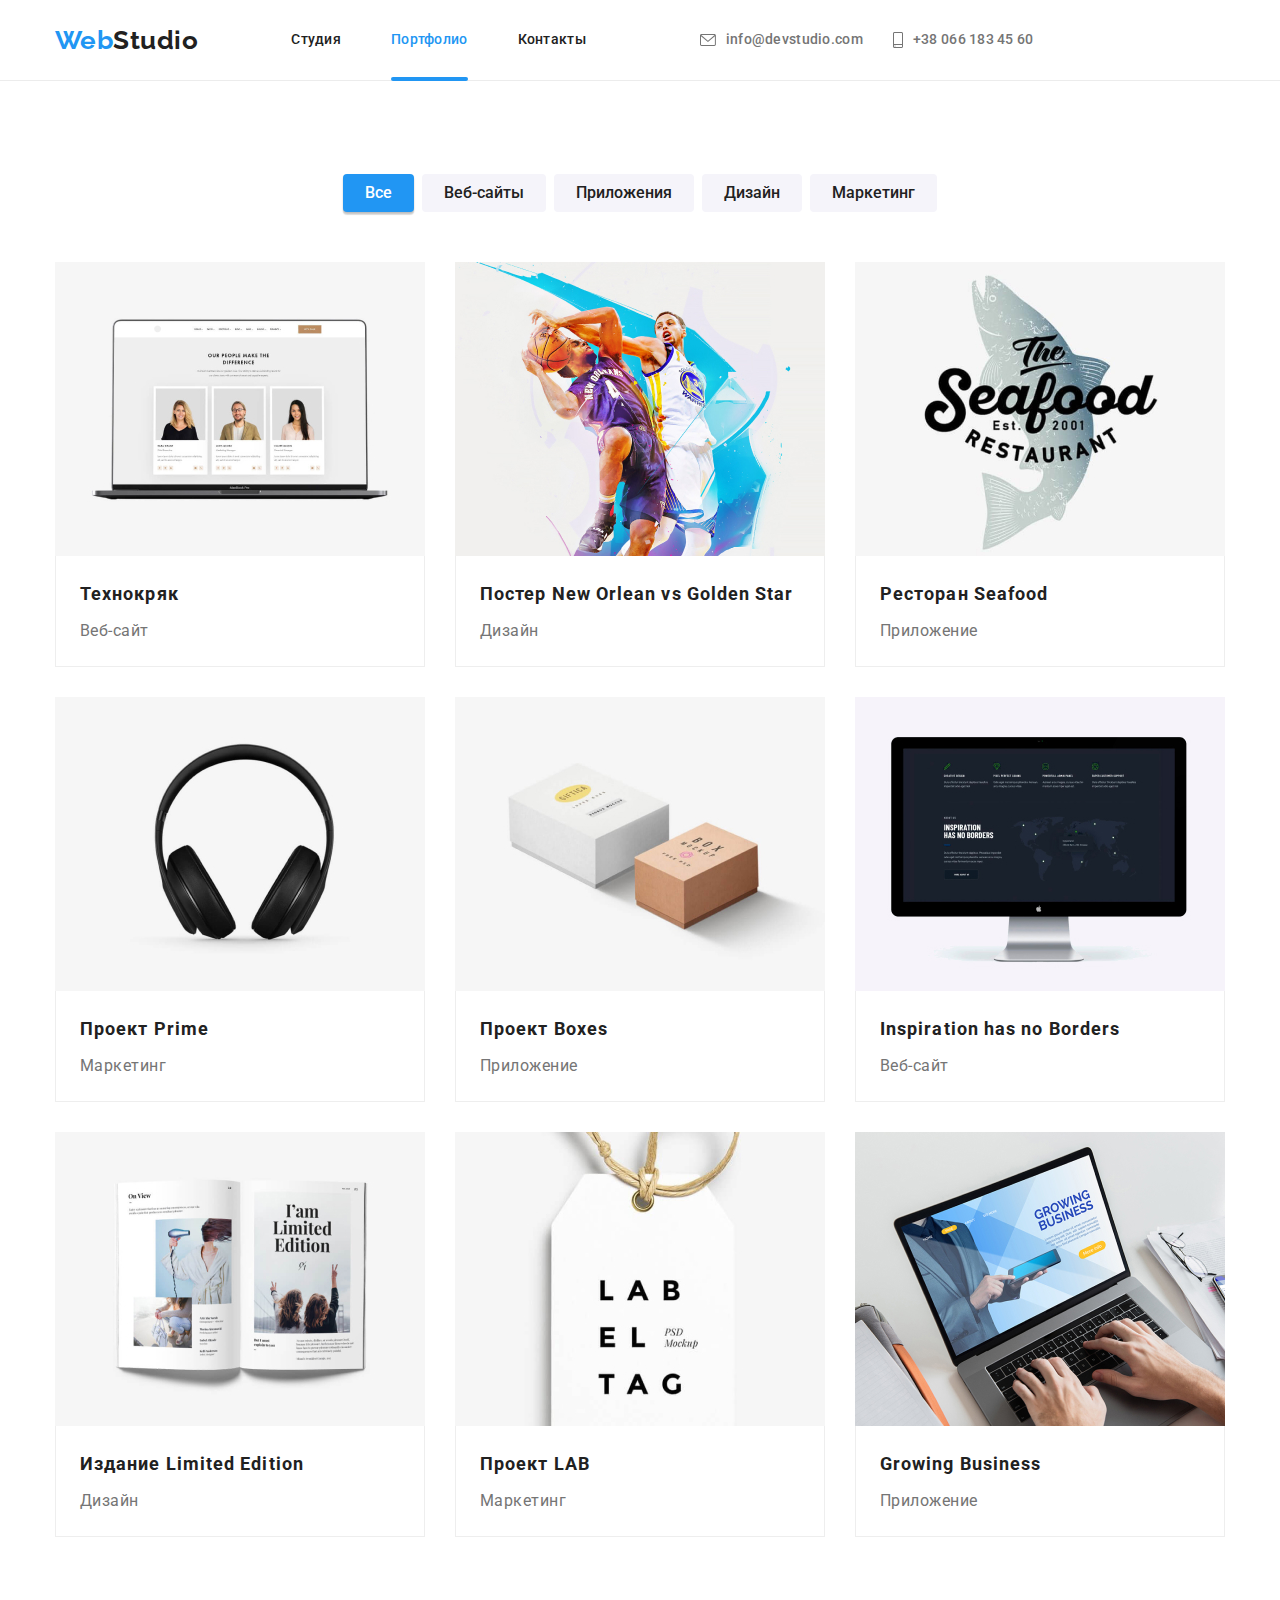
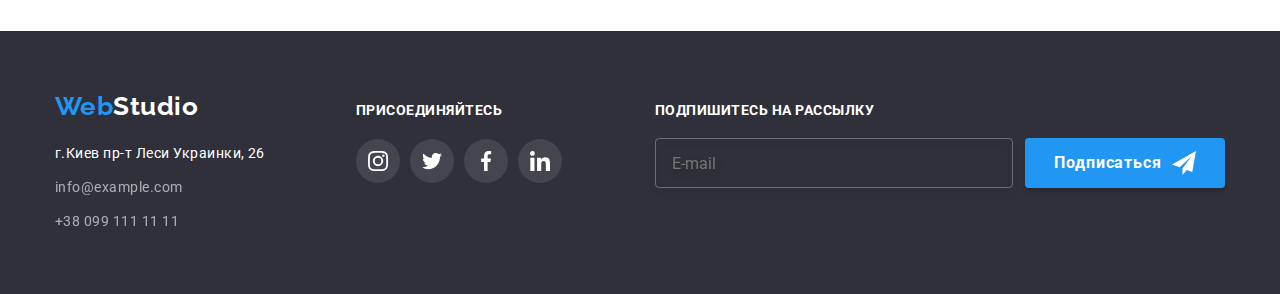
==== commit ba965223: "int commit" ====
--- a/portfolio.html
+++ b/portfolio.html
@@ -23,6 +23,13 @@
       <div class="container main-header">
         <nav class="site-nav">
           <a href="./index.html" class="logo"><span class="logo--web-color">Web</span>Studio</a>
+          <button type="button" class="menu-button is-open" aria-expanded="false" data-menu-button>
+            <svg width="40px" height="40px" aria-label="Menu Switcher">
+              <use class="icon-close" href="./images/icons.svg#icon-close"></use>
+              <use class="icon-menu" href="./images/icons.svg#icon-menu"></use>
+            </svg>
+          </button>
+
           <ul class="site-nav__list list">
             <li class="site-nav__item">
               <a href="./index.html" class="site-nav__link">Студия</a>
@@ -34,29 +41,29 @@
               <a href="" class="site-nav__link">Контакты</a>
             </li>
           </ul>
+          <ul class="contact-header__list list">
+            <li class="contact-header__item">
+              <a href="mailto:info@devstudio.com" class="contact-header__link"
+                ><svg class="contact-header__icon" width="16px" height="12px">
+                  <use href="./images/icons.svg#icon-email"></use></svg
+                >info@devstudio.com</a
+              >
+            </li>
+            <li class="contact-header__item">
+              <a href="tel:+380661834560" class="contact-header__link"
+                ><svg class="contact-header__icon" width="10px" height="16px">
+                  <use href="./images/icons.svg#icon-phone"></use></svg
+                >+38 066 183 45 60</a
+              >
+            </li>
+          </ul>
         </nav>
-        <ul class="contact-header__list list">
-          <li class="site-nav__item">
-            <a href="mailto:info@devstudio.com" class="contact-header__link"
-              ><svg class="contact-header__icon" width="16px" height="12px">
-                <use href="./images/icons.svg#icon-email"></use></svg
-              >info@devstudio.com</a
-            >
-          </li>
-          <li class="site-nav__item">
-            <a href="tel:+380661834560" class="contact-header__link"
-              ><svg class="contact-header__icon" width="10px" height="16px">
-                <use href="./images/icons.svg#icon-phone"></use></svg
-              >+38 066 183 45 60</a
-            >
-          </li>
-        </ul>
       </div>
     </header>
 
     <!-- Portfolio Main Content -->
     <main>
-      <section class="portfolio">
+      <section class="portfolio section">
         <div class="container">
           <h1 class="portfolio--visually-hidden">Наши работы</h1>
           <!-- button list -->
@@ -85,9 +92,9 @@
               <a href="" class="portfolio__project-link link">
                 <div class="portfolio__project-overlay">
                   <img
+                    class="portfolio__project-img"
                     src="./images/website-technokryak.jpg"
                     alt="The picture of the web-site 'TechnoKryak'"
-                    width="370"
                   />
                   <p class="portfolio__project-text">
                     Ресурс предлагает комплексные предложения с разным уровнем функционала и
@@ -105,9 +112,9 @@
               <a href="" class="portfolio__project-link link">
                 <div class="portfolio__project-overlay">
                   <img
+                    class="portfolio__project-img"
                     src="./images/design-poster.jpg"
                     alt="The picture of the poster 'New Orlean vs Golden Star'"
-                    width="370"
                   />
                   <p class="portfolio__project-text">
                     Ресурс предлагает комплексные предложения с разным уровнем функционала и
@@ -126,9 +133,9 @@
               <a href="" class="portfolio__project-link link">
                 <div class="portfolio__project-overlay">
                   <img
+                    class="portfolio__project-img"
                     src="./images/app-seafood.jpg"
                     alt="The picture of the 'Restaurant Seafood'"
-                    width="370"
                   />
 
                   <p class="portfolio__project-text">
@@ -148,9 +155,9 @@
               <a href="" class="portfolio__project-link link">
                 <div class="portfolio__project-overlay">
                   <img
+                    class="portfolio__project-img"
                     src="./images/marketing-prime.jpg"
                     alt="The picture of the project Prime"
-                    width="370"
                   />
 
                   <p class="portfolio__project-text">
@@ -170,9 +177,9 @@
               <a href="" class="portfolio__project-link link">
                 <div class="portfolio__project-overlay">
                   <img
+                    class="portfolio__project-img"
                     src="./images/app-boxes.jpg"
                     alt="The picture of the project Boxes"
-                    width="370"
                   />
 
                   <p class="portfolio__project-text">
@@ -192,9 +199,9 @@
               <a href="" class="portfolio__project-link link">
                 <div class="portfolio__project-overlay">
                   <img
+                    class="portfolio__project-img"
                     src="./images/website-inspiration-has-no-borders.jpg"
                     alt="The picture of the Inspiration has no Borders"
-                    width="370"
                   />
 
                   <p class="portfolio__project-text">
@@ -214,9 +221,9 @@
               <a href="" class="portfolio__project-link link">
                 <div class="portfolio__project-overlay">
                   <img
+                    class="portfolio__project-img"
                     src="./images/design-limited-edition.jpg"
                     alt="The picture of the Limited Edition"
-                    width="370"
                   />
 
                   <p class="portfolio__project-text">
@@ -236,9 +243,9 @@
               <a href="" class="portfolio__project-link link">
                 <div class="portfolio__project-overlay">
                   <img
+                    class="portfolio__project-img"
                     src="./images/marketing-project-lab.jpg"
                     alt="The picture of the Project LAB"
-                    width="370"
                   />
 
                   <p class="portfolio__project-text">
@@ -258,9 +265,9 @@
               <a href="" class="portfolio__project-link link">
                 <div class="portfolio__project-overlay">
                   <img
+                    class="portfolio__project-img"
                     src="./images/app-growing-business.jpg"
                     alt="The picture of the Growing Business"
-                    width="370"
                   />
 
                   <p class="portfolio__project-text">
--- a/css/main.min.css
+++ b/css/main.min.css
@@ -1 +1 @@
-body{color:#757575;font-family:Roboto,sans-serif;letter-spacing:.03em}h1,h2,h3,p{margin:0}img{display:block;height:100%;width:100%}@media screen and (min-width: 768px){img{width:354px;height:374px}}@media screen and (min-width: 1200px){img{width:270px;height:260px}}.portfolio__project-list,.portfolio__btn-list,.footer__address-list,.footer__social-list,.our-clients__list,.our-team__social-list,.our-team__list,.about-us__list,.features__list,.contact-header__list,.site-nav__list{padding:0;margin:0;list-style:none}.portfolio__project-link,.our-clients__link,.our-team__social-link{text-decoration:none}.portfolio--visually-hidden,.checkbox,.footer--visually-hidden,.features--visually-hidden{position:absolute;width:1px;height:1px;margin:-1px;border:0;padding:0;white-space:nowrap;-webkit-clip-path:inset(100%);clip-path:inset(100%);clip:rect(0 0 0 0);overflow:hidden}.backdrop{z-index:10;position:fixed;top:0;left:0;width:100%;height:100%;background-color:rgba(0,0,0,.2);opacity:1;-webkit-transition:opacity 350ms cubic-bezier(0.4, 0, 0.2, 1);transition:opacity 350ms cubic-bezier(0.4, 0, 0.2, 1)}.backdrop__is-hidden{opacity:0;pointer-events:none}.backdrop__is-hidden .backdrop__modal{-webkit-transform:translate(-50%, -50%) scale(0.8);transform:translate(-50%, -50%) scale(0.8)}.backdrop__modal{position:absolute;top:50%;left:50%;padding:40px;-webkit-transform:translate(-50%, -50%) scale(1);transform:translate(-50%, -50%) scale(1);-webkit-transition:-webkit-transform 250ms cubic-bezier(0.4, 0, 0.2, 1);transition:-webkit-transform 250ms cubic-bezier(0.4, 0, 0.2, 1);transition:transform 250ms cubic-bezier(0.4, 0, 0.2, 1);transition:transform 250ms cubic-bezier(0.4, 0, 0.2, 1), -webkit-transform 250ms cubic-bezier(0.4, 0, 0.2, 1);width:528px;height:581px;background-color:#fff;-webkit-box-shadow:0px 1px 3px rgba(0,0,0,.12),0px 1px 1px rgba(0,0,0,.14),0px 2px 1px rgba(0,0,0,.2);box-shadow:0px 1px 3px rgba(0,0,0,.12),0px 1px 1px rgba(0,0,0,.14),0px 2px 1px rgba(0,0,0,.2);border-radius:4px}.backdrop__modal-btn-close{display:-webkit-box;display:-ms-flexbox;display:flex;-webkit-box-align:center;-ms-flex-align:center;align-items:center;-webkit-box-pack:center;-ms-flex-pack:center;justify-content:center;position:fixed;top:8px;right:8px;height:30px;width:30px;fill:#000;background:#fff;border:1px solid rgba(0,0,0,.1);border-radius:50%;cursor:pointer;-webkit-transition:fill 250ms cubic-bezier(0.4, 0, 0.2, 1);transition:fill 250ms cubic-bezier(0.4, 0, 0.2, 1)}.backdrop__modal-btn-close:hover,.backdrop__modal-btn-close:focus{fill:#2196f3}.backdrop__text{display:block;text-align:center;margin-bottom:12px;font-size:20px;font-weight:700;line-height:1.17;color:#212121}.container{margin-left:auto;margin-right:auto;padding-left:15px;padding-right:15px}@media screen and (min-width: 480px){.container{width:480px}}@media screen and (min-width: 768px){.container{width:768px}}@media screen and (min-width: 1200px){.container{width:1200px}}.section{padding-top:60px;padding-bottom:60px}@media screen and (min-width: 1200px){.section{padding-top:94px;padding-bottom:94px}}.page-header{position:fixed;top:0;left:0;z-index:9;width:100%;background-color:#fff;border-bottom:1px solid #ececec}@media screen and (min-width: 480px){.main-header{width:480px}}@media screen and (min-width: 768px){.main-header{width:768px;display:-webkit-box;display:-ms-flexbox;display:flex;-webkit-box-align:center;-ms-flex-align:center;align-items:center;-webkit-box-pack:justify;-ms-flex-pack:justify;justify-content:space-between}}.site-nav{display:-webkit-box;display:-ms-flexbox;display:flex;-webkit-box-align:center;-ms-flex-align:center;align-items:center;-webkit-box-pack:justify;-ms-flex-pack:justify;justify-content:space-between;min-height:60px}@media screen and (max-width: 767px){.site-nav__list{display:none}}@media screen and (min-width: 768px){.site-nav__list{display:-webkit-box;display:-ms-flexbox;display:flex;-webkit-box-align:center;-ms-flex-align:center;align-items:center;margin-left:88px}}@media screen and (min-width: 1200px){.site-nav__list{margin-left:93px}}.site-nav__link,.contact-header__link{color:#212121;font-weight:500;font-size:14px;line-height:1.14;letter-spacing:.02em;text-decoration:none;display:-webkit-box;display:-ms-flexbox;display:flex;padding-top:32px;padding-bottom:32px;-webkit-box-align:center;-ms-flex-align:center;align-items:center;-webkit-transition:color 250ms cubic-bezier(0.4, 0, 0.2, 1);transition:color 250ms cubic-bezier(0.4, 0, 0.2, 1)}.site-nav__link:hover,.contact-header__link:hover,.site-nav__link:focus,.contact-header__link:focus{color:#2196f3}.site-nav__link--active{display:block;position:relative;color:#2196f3}.site-nav__link--active::after{content:"";display:block;position:absolute;bottom:-1px;width:100%;height:4px;background-color:#2196f3;border-radius:2px}.contact-header__link{color:#757575}@media screen and (min-width: 768px){.contact-header__link{padding:0}}.site-nav__item+.site-nav__item{margin-left:50px}@media screen and (min-width: 1200px){.contact-header__item{margin-left:50px}}.contact-header__list{display:none}@media screen and (min-width: 768px){.contact-header__list{display:-webkit-box;display:-ms-flexbox;display:flex;-webkit-box-align:center;-ms-flex-align:center;align-items:center;-ms-flex-wrap:wrap;flex-wrap:wrap;margin-left:84px}}@media screen and (min-width: 1200px){.contact-header__list{display:-webkit-box;display:-ms-flexbox;display:flex;-webkit-box-align:center;-ms-flex-align:center;align-items:center}}.contact-header__icon{margin-right:10px;fill:currentColor}.menu-button{display:-webkit-inline-box;display:-ms-inline-flexbox;display:inline-flex;margin:0;padding:0;border:none;background-color:rgba(0,0,0,0)}@media screen and (min-width: 768px){.menu-button{display:none}}.logo{color:#212121;font-family:Raleway;font-weight:700;font-size:24px;line-height:1.17;text-decoration:none}@media screen and (min-width: 1200px){.logo{font-size:26px;line-height:1.19}}.logo--web-color{color:#2196f3}.logo__footer{display:block;margin-bottom:20px}.logo--studio-color{color:#fff}.section-hero{text-align:center;background-color:#2f303a;padding-top:200px;padding-bottom:200px;max-width:1600px;margin-left:auto;margin-right:auto;height:600px;background-image:-webkit-gradient(linear, left top, right top, from(rgba(47, 48, 58, 0.4)), to(rgba(47, 48, 58, 0.4))),url(../images/background-hero.jpg);background-image:linear-gradient(to right, rgba(47, 48, 58, 0.4), rgba(47, 48, 58, 0.4)),url(../images/background-hero.jpg);background-repeat:no-repeat;background-position:center;background-size:cover}@media screen and (min-width: 1200px){.section-hero{margin-top:81px}}.section-heading{color:#212121;text-align:center;margin:0;margin-bottom:30px}@media(min-width: 1200px){.section-heading{background-color:#adff2f}}@media screen and (min-width: 480px){.section-heading{font-size:26px}}@media screen and (min-width: 1200px){.section-heading{font-size:44px;font-weight:900;line-height:1.16;margin-bottom:50px}}.section-heading--hero{color:#fff;font-weight:900;font-size:26px;line-height:1.36;width:360px;letter-spacing:.06em;text-transform:uppercase;margin-left:auto;margin-right:auto;margin-bottom:30px}@media screen and (min-width: 1200px){.section-heading--hero{font-size:44px;width:696px}}.button--accent{background-color:#2196f3;color:#fff;cursor:pointer;font-weight:700;font-size:16px;line-height:1.9;-webkit-box-align:center;-ms-flex-align:center;align-items:center;text-align:center;letter-spacing:.06em;border-radius:4px;border:rgba(0,0,0,0);-webkit-box-shadow:0px 4px 4px rgba(0,0,0,.15);box-shadow:0px 4px 4px rgba(0,0,0,.15);padding-top:10px;padding-right:32px;padding-bottom:10px;padding-left:32px;-webkit-transition:background-color 250ms cubic-bezier(0.4, 0, 0.2, 1);transition:background-color 250ms cubic-bezier(0.4, 0, 0.2, 1)}.button--accent:hover{background-color:#188ce8}@media screen and (min-width: 768px){.features__list{display:-webkit-box;display:-ms-flexbox;display:flex;-webkit-box-align:center;-ms-flex-align:center;align-items:center}}.features__item+.features__item{margin-top:30px}@media screen and (min-width: 1200px){.features__item+.features__item{margin-top:0px;margin-left:30px}}.features__icon-container{display:-webkit-box;display:-ms-flexbox;display:flex;-webkit-box-pack:center;-ms-flex-pack:center;justify-content:center;-webkit-box-align:center;-ms-flex-align:center;align-items:center;height:120px;margin-bottom:30px;border-radius:4px;background-color:#f5f4fa}.features__heading{color:#212121;font-weight:700;font-size:14px;line-height:1.14;text-transform:uppercase;margin:0;margin-bottom:10px}@media screen and (max-width: 767px){.features__heading{text-align:center}}.features-text{font-size:14px;line-height:1.71;margin:0}.about-us{display:none}@media screen and (min-width: 480px){.about-us{font-size:26px}}@media screen and (min-width: 1200px){.about-us{padding-top:0px;padding-bottom:94px;display:block}}.about-us__list{display:-webkit-box;display:-ms-flexbox;display:flex;-webkit-box-pack:center;-ms-flex-pack:center;justify-content:center;-webkit-box-align:center;-ms-flex-align:center;align-items:center}.about-us__item+.about-us__item{margin-left:30px}.about-us__card-container{position:relative}.about-us__text-container{position:absolute;bottom:0%;left:0%;width:100%;background-color:rgba(47,48,58,.8)}.about-us__text{display:-webkit-box;display:-ms-flexbox;display:flex;-webkit-box-pack:center;-ms-flex-pack:center;justify-content:center;-webkit-box-align:center;-ms-flex-align:center;align-items:center;height:70px;font-weight:700;font-size:14px;text-transform:uppercase;text-align:center;line-height:1.14;color:#fff}.our-team{background-color:#f5f4fa}@media screen and (min-width: 1200px){.our-team__list{display:-webkit-box;display:-ms-flexbox;display:flex;-webkit-box-align:center;-ms-flex-align:center;align-items:center;-webkit-box-pack:center;-ms-flex-pack:center;justify-content:center}}.our-team__description-container{padding-top:30px;padding-bottom:30px;padding-right:32px;padding-left:32px}.our-team__item{background-color:#fff;-webkit-box-shadow:0px 1px 3px rgba(0,0,0,.12),0px 1px 1px rgba(0,0,0,.14),0px 2px 1px rgba(0,0,0,.2);box-shadow:0px 1px 3px rgba(0,0,0,.12),0px 1px 1px rgba(0,0,0,.14),0px 2px 1px rgba(0,0,0,.2);border-radius:0px 0px 4px 4px}.our-team__item+.our-team__item{margin-top:30px}@media screen and (min-width: 1200px){.our-team__item+.our-team__item{margin-top:0px;margin-left:30px}}.our-team__name{font-weight:500;font-size:16px;line-height:1.18;text-align:center;color:#212121;margin-bottom:10px}.our-team__position-name{font-size:16px;line-height:1.18;text-align:center}.our-team__social-list{display:-webkit-box;display:-ms-flexbox;display:flex;-webkit-box-pack:center;-ms-flex-pack:center;justify-content:center;-ms-flex-line-pack:center;align-content:center;margin-top:16px}.our-team__social-link{display:-webkit-box;display:-ms-flexbox;display:flex;-webkit-box-pack:center;-ms-flex-pack:center;justify-content:center;-webkit-box-align:center;-ms-flex-align:center;align-items:center;width:44px;height:44px;fill:#afb1b8;border-radius:50%;-webkit-transition:fill 250ms cubic-bezier(0.4, 0, 0.2, 1),background-color 250ms cubic-bezier(0.4, 0, 0.2, 1);transition:fill 250ms cubic-bezier(0.4, 0, 0.2, 1),background-color 250ms cubic-bezier(0.4, 0, 0.2, 1)}.our-team__social-link:hover,.our-team__social-link:focus{fill:#fff;background-color:#2196f3}.our-team__social-item:not(:last-child){margin-right:10px}@media screen and (min-width: 480px){.our-clients__list{display:-webkit-box;display:-ms-flexbox;display:flex;-ms-flex-wrap:wrap;flex-wrap:wrap}}.our-clients__item{margin-bottom:10px}@media screen and (min-width: 480px){.our-clients__item:nth-child(n+1){margin-bottom:0px}.our-clients__item:nth-child(2n){margin-left:30px}.our-clients__item:nth-child(n+3){margin-top:30px}}@media screen and (min-width: 768px){.our-clients__item:nth-child(n+1){margin-left:0px;margin-top:0px}.our-clients__item:not(:nth-child(3n+3)){margin-right:30px}.our-clients__item:nth-child(-n+3){margin-bottom:30px}}@media screen and (min-width: 1200px){.our-clients__item:nth-child(n+1){margin-right:0px;margin-bottom:0px}.our-clients__item+.our-clients__item{margin-left:30px}}.our-clients__link{display:-webkit-box;display:-ms-flexbox;display:flex;-webkit-box-pack:center;-ms-flex-pack:center;justify-content:center;-webkit-box-align:center;-ms-flex-align:center;align-items:center;height:92px;fill:#afb1b8;border:1px solid #afb1b8;border-radius:4px;-webkit-transition:fill 250ms cubic-bezier(0.4, 0, 0.2, 1),border 250ms cubic-bezier(0.4, 0, 0.2, 1);transition:fill 250ms cubic-bezier(0.4, 0, 0.2, 1),border 250ms cubic-bezier(0.4, 0, 0.2, 1)}.our-clients__link:focus,.our-clients__link:hover{fill:#2196f3;border:1px solid #2196f3}@media screen and (min-width: 480px){.our-clients__link{width:210px}}@media screen and (min-width: 768px){.our-clients__link{width:226px}}@media screen and (min-width: 1200px){.our-clients__link{width:170px}}.footer{background-color:#2f303a;padding-top:60px;padding-bottom:60px}.footer__positioning{text-align:center}@media screen and (min-width: 1200px){.footer__positioning{display:-webkit-box;display:-ms-flexbox;display:flex;-webkit-box-align:baseline;-ms-flex-align:baseline;align-items:baseline;text-align:left}}.footer__contacts-container{-webkit-box-flex:1;-ms-flex-positive:1;flex-grow:1;margin-bottom:60px}@media screen and (min-width: 1200px){.footer__contacts-container{margin-bottom:0px;margin-right:70px}}.footer__address-item+.footer__address-item{display:block;margin-top:10px}.footer__address-link{color:#fff;font-style:normal;text-decoration:none;font-size:14px;line-height:1.71;-webkit-transition:color 250ms cubic-bezier(0.4, 0, 0.2, 1);transition:color 250ms cubic-bezier(0.4, 0, 0.2, 1)}.footer__address-link:hover,.footer__address-link:focus{color:#2196f3}.footer__address-link--opacity{opacity:.6}.footer__social-heading{color:#fff;font-weight:700;font-size:14px;line-height:1.14;text-transform:uppercase;margin-bottom:20px}.footer__social-list{display:-webkit-box;display:-ms-flexbox;display:flex;-webkit-box-pack:center;-ms-flex-pack:center;justify-content:center;-ms-flex-line-pack:center;align-content:center}.footer__social-link{display:-webkit-box;display:-ms-flexbox;display:flex;-webkit-box-pack:center;-ms-flex-pack:center;justify-content:center;-webkit-box-align:center;-ms-flex-align:center;align-items:center;width:44px;height:44px;fill:#fff;background-color:rgba(255,255,255,.1019607843);border-radius:50%;-webkit-transition:background-color 250ms cubic-bezier(0.4, 0, 0.2, 1);transition:background-color 250ms cubic-bezier(0.4, 0, 0.2, 1)}.footer__social-link:focus,.footer__social-link:hover{background-color:#2196f3}.footer__social-item:not(:last-child){margin-right:10px}.footer__subscribe-container{margin-top:60px}@media screen and (min-width: 1200px){.footer__subscribe-container{margin-top:0px;margin-left:93px}}@media screen and (min-width: 1200px){.footer__subscribe-form{display:-webkit-box;display:-ms-flexbox;display:flex}}.footer__email-field{background-color:rgba(0,0,0,0);padding:15px 16px;height:50px;border-radius:4px;border:1px solid rgba(255,255,255,.3);-webkit-filter:drop-shadow(0px 4px 4px rgba(0, 0, 0, 0.15));filter:drop-shadow(0px 4px 4px rgba(0, 0, 0, 0.15))}@media screen and (min-width: 480px){.footer__email-field{width:450px}}@media screen and (min-width: 1200px){.footer__email-field{width:358px}}.footer__subscribe-text{display:block;color:#fff;font-weight:700;font-size:14px;line-height:1.17;text-transform:uppercase;margin-bottom:20px}.footer__subscribe-button{background-color:#2196f3;width:200px;height:50px;-webkit-box-shadow:0px 4px 4px rgba(0,0,0,.15);box-shadow:0px 4px 4px rgba(0,0,0,.15);border-radius:4px;border-color:rgba(0,0,0,0);-webkit-transition:background-color 250ms cubic-bezier(0.4, 0, 0.2, 1),-webkit-box-shadow 250ms cubic-bezier(0.4, 0, 0.2, 1);transition:background-color 250ms cubic-bezier(0.4, 0, 0.2, 1),-webkit-box-shadow 250ms cubic-bezier(0.4, 0, 0.2, 1);transition:box-shadow 250ms cubic-bezier(0.4, 0, 0.2, 1),background-color 250ms cubic-bezier(0.4, 0, 0.2, 1);transition:box-shadow 250ms cubic-bezier(0.4, 0, 0.2, 1),background-color 250ms cubic-bezier(0.4, 0, 0.2, 1),-webkit-box-shadow 250ms cubic-bezier(0.4, 0, 0.2, 1);cursor:pointer;margin-top:20px}.footer__subscribe-button:hover,.footer__subscribe-button:focus{background-color:#188ce8}@media screen and (min-width: 1200px){.footer__subscribe-button{margin-left:12px}}.footer__button-text{display:-webkit-box;display:-ms-flexbox;display:flex;-webkit-box-pack:center;-ms-flex-pack:center;justify-content:center;-webkit-box-align:center;-ms-flex-align:center;align-items:center;color:#fff;font-weight:700;font-size:16px;letter-spacing:.06em}.footer__subcribe-icon{fill:currentColor;margin-left:10px;line-height:1.9}.contact-form{text-align:center}.contact-form__text{display:block;text-align:left;margin-bottom:4px;color:#757575;font-size:12px;line-height:1.16;letter-spacing:.01em}.contact-form__input-container{position:relative;margin-bottom:10px}.contact-form__input-container:focus-within .contact-form__input-icon{fill:#2196f3}.contact-form__input-field{width:100%;height:40px;padding:12px 42px;position:relative;border:1px solid rgba(33,33,33,.2);border-radius:4px;-webkit-transition:border-color 250ms cubic-bezier(0.4, 0, 0.2, 1);transition:border-color 250ms cubic-bezier(0.4, 0, 0.2, 1)}.contact-form__input-field:focus-within,.contact-form__input-field:hover,.contact-form__input-field:focus{outline:0;border-color:#2196f3}.contact-form__input-field-comment{width:100%;height:120px;padding:12px 16px;resize:none;border:1px solid rgba(33,33,33,.2);border-radius:4px;-webkit-transition:border-color 250ms cubic-bezier(0.4, 0, 0.2, 1);transition:border-color 250ms cubic-bezier(0.4, 0, 0.2, 1);margin-bottom:20px}.contact-form__input-field-comment:focus-within,.contact-form__input-field-comment:hover,.contact-form__input-field-comment:focus{outline:0;border-color:#2196f3}.contact-form__input-icon{position:absolute;left:13px;top:50%;-webkit-transform:translateY(-50%);transform:translateY(-50%);fill:#212121;-webkit-transition:fill 250ms cubic-bezier(0.4, 0, 0.2, 1);transition:fill 250ms cubic-bezier(0.4, 0, 0.2, 1)}.agreement{display:-webkit-box;display:-ms-flexbox;display:flex;-webkit-box-pack:center;-ms-flex-pack:center;justify-content:center;-webkit-box-align:center;-ms-flex-align:center;align-items:center;margin-bottom:30px;cursor:pointer}.checkbox-container{position:relative;display:block;width:16px;height:15px;cursor:pointer}.checkbox:checked+.checkbox__icon--checked{-webkit-transform:scale(1);transform:scale(1);opacity:1}.checkbox:checked~.checkbox__icon--unchecked{border-color:#2196f3}.checkbox:hover~.checkbox__icon--unchecked{border-color:#2196f3}.checkbox:focus~.checkbox__icon--unchecked{border-color:#2196f3}.checkbox__icon--checked{position:absolute;top:0;left:0;width:16px;height:15px;fill:currentColor;-webkit-transform:scale(0.2);transform:scale(0.2);opacity:0;-webkit-transition:opacity 250ms cubic-bezier(0.4, 0, 0.2, 1),-webkit-transform 250ms cubic-bezier(0.4, 0, 0.2, 1);transition:opacity 250ms cubic-bezier(0.4, 0, 0.2, 1),-webkit-transform 250ms cubic-bezier(0.4, 0, 0.2, 1);transition:transform 250ms cubic-bezier(0.4, 0, 0.2, 1),opacity 250ms cubic-bezier(0.4, 0, 0.2, 1);transition:transform 250ms cubic-bezier(0.4, 0, 0.2, 1),opacity 250ms cubic-bezier(0.4, 0, 0.2, 1),-webkit-transform 250ms cubic-bezier(0.4, 0, 0.2, 1)}.checkbox__icon--unchecked{position:absolute;top:0;left:0;display:block;width:16px;height:15px;border:2px solid #212121;border-radius:2px;-webkit-transition:border-color 250ms cubic-bezier(0.4, 0, 0.2, 1);transition:border-color 250ms cubic-bezier(0.4, 0, 0.2, 1)}.agreement__label{line-height:1.71;font-size:14px;color:#757575;margin-left:7px}.agreement__link{color:#2196f3;-webkit-text-decoration-line:underline;text-decoration-line:underline}.contact-form__submit-button{padding-left:56px;padding-right:56px;padding-top:10px;padding-bottom:10px;color:#fff;background-color:#2196f3;font-size:16px;font-weight:700;line-height:1.87;-webkit-box-shadow:0px 4px 4px rgba(0,0,0,.15);box-shadow:0px 4px 4px rgba(0,0,0,.15);border-radius:4px;border-color:rgba(0,0,0,0);cursor:pointer;-webkit-transition:background-color 250ms cubic-bezier(0.4, 0, 0.2, 1),-webkit-box-shadow 250ms cubic-bezier(0.4, 0, 0.2, 1);transition:background-color 250ms cubic-bezier(0.4, 0, 0.2, 1),-webkit-box-shadow 250ms cubic-bezier(0.4, 0, 0.2, 1);transition:box-shadow 250ms cubic-bezier(0.4, 0, 0.2, 1),background-color 250ms cubic-bezier(0.4, 0, 0.2, 1);transition:box-shadow 250ms cubic-bezier(0.4, 0, 0.2, 1),background-color 250ms cubic-bezier(0.4, 0, 0.2, 1),-webkit-box-shadow 250ms cubic-bezier(0.4, 0, 0.2, 1)}.contact-form__submit-button:hover,.contact-form__submit-button:focus{background-color:#188ce8}.portfolio{margin-top:81px;padding-top:94px;padding-bottom:94px}.portfolio__btn-list{display:-webkit-box;display:-ms-flexbox;display:flex;margin-bottom:50px;-webkit-box-pack:center;-ms-flex-pack:center;justify-content:center}.portfolio__btn-list .portfolio__btn-name{padding-top:6px;padding-right:22px;padding-bottom:6px;padding-left:22px}.portfolio__btn-item+.portfolio__btn-item{margin-left:8px}.portfolio__btn-name{background-color:#f5f4fa;color:#212121;border-radius:4px;border:rgba(0,0,0,0);font-weight:500;font-size:16px;line-height:1.6;text-align:center;cursor:pointer;-webkit-transition:background-color 250ms cubic-bezier(0.4, 0, 0.2, 1),color 250ms cubic-bezier(0.4, 0, 0.2, 1),-webkit-box-shadow 250ms cubic-bezier(0.4, 0, 0.2, 1);transition:background-color 250ms cubic-bezier(0.4, 0, 0.2, 1),color 250ms cubic-bezier(0.4, 0, 0.2, 1),-webkit-box-shadow 250ms cubic-bezier(0.4, 0, 0.2, 1);transition:background-color 250ms cubic-bezier(0.4, 0, 0.2, 1),color 250ms cubic-bezier(0.4, 0, 0.2, 1),box-shadow 250ms cubic-bezier(0.4, 0, 0.2, 1);transition:background-color 250ms cubic-bezier(0.4, 0, 0.2, 1),color 250ms cubic-bezier(0.4, 0, 0.2, 1),box-shadow 250ms cubic-bezier(0.4, 0, 0.2, 1),-webkit-box-shadow 250ms cubic-bezier(0.4, 0, 0.2, 1)}.portfolio__btn-name:hover,.portfolio__btn-name:focus,.portfolio__btn-name--active{color:#fff;background-color:#2196f3;-webkit-box-shadow:0px 3px 1px rgba(0,0,0,.1),0px 1px 2px rgba(0,0,0,.08),0px 2px 2px rgba(0,0,0,.12);box-shadow:0px 3px 1px rgba(0,0,0,.1),0px 1px 2px rgba(0,0,0,.08),0px 2px 2px rgba(0,0,0,.12)}.portfolio__project-list{display:-webkit-box;display:-ms-flexbox;display:flex;-ms-flex-wrap:wrap;flex-wrap:wrap}.portfolio__project-item:nth-child(3n+2){margin-left:30px;margin-right:30px}.portfolio__project-item:nth-child(n+4){margin-top:30px}.portfolio__project-link{display:block;-webkit-transition:-webkit-box-shadow 250ms cubic-bezier(0.4, 0, 0.2, 1);transition:-webkit-box-shadow 250ms cubic-bezier(0.4, 0, 0.2, 1);transition:box-shadow 250ms cubic-bezier(0.4, 0, 0.2, 1);transition:box-shadow 250ms cubic-bezier(0.4, 0, 0.2, 1), -webkit-box-shadow 250ms cubic-bezier(0.4, 0, 0.2, 1)}.portfolio__project-link:hover,.portfolio__project-link:focus{-webkit-box-shadow:0px 1px 1px rgba(0,0,0,.12),0px 4px 4px rgba(0,0,0,.06),1px 4px 6px rgba(0,0,0,.16);box-shadow:0px 1px 1px rgba(0,0,0,.12),0px 4px 4px rgba(0,0,0,.06),1px 4px 6px rgba(0,0,0,.16);-webkit-transform:translateY(0%);transform:translateY(0%)}.portfolio__project-overlay{position:relative;overflow:hidden}.portfolio__project-text{position:absolute;bottom:0;left:0;width:100%;height:100%;padding-left:24px;padding-right:24px;padding-top:63px;padding-bottom:63px;text-align:left;font-weight:400;font-size:18px;line-height:1.55;background-color:rgba(33,150,243,.9019607843);color:#fff;-webkit-transform:translateY(100%);transform:translateY(100%);-webkit-transition:-webkit-transform 250ms cubic-bezier(0.4, 0, 0.2, 1);transition:-webkit-transform 250ms cubic-bezier(0.4, 0, 0.2, 1);transition:transform 250ms cubic-bezier(0.4, 0, 0.2, 1);transition:transform 250ms cubic-bezier(0.4, 0, 0.2, 1), -webkit-transform 250ms cubic-bezier(0.4, 0, 0.2, 1)}.portfolio__project-link:hover .portfolio__project-text{-webkit-transform:translateY(0);transform:translateY(0)}.portfolio__project-link:focus .portfolio__project-text{-webkit-transform:translateY(0);transform:translateY(0)}.portfolio__project-description{padding-top:20px;padding-right:24px;padding-bottom:20px;padding-left:24px;border-bottom:1px solid #eee;border-left:1px solid #eee;border-right:1px solid #eee}.portfolio__project-name{color:#212121;font-weight:700;font-size:18px;line-height:2;letter-spacing:.06em;margin-bottom:4px}.portfolio__project-type{color:#757575;font-size:16px;line-height:1.88}/*# sourceMappingURL=main.min.css.map */+body{color:#757575;font-family:Roboto,sans-serif;letter-spacing:.03em}h1,h2,h3,p{margin:0}img{display:block;max-width:100%;height:auto}.portfolio__project-list,.portfolio__btn-list,.footer__address-list,.footer__social-list,.our-clients__list,.our-team__social-list,.our-team__list,.about-us__list,.features__list,.contact-header__list,.site-nav__list{padding:0;margin:0;list-style:none}.portfolio__project-link,.our-clients__link,.our-team__social-link{text-decoration:none}.portfolio--visually-hidden,.checkbox,.footer--visually-hidden,.features--visually-hidden{position:absolute;width:1px;height:1px;margin:-1px;border:0;padding:0;white-space:nowrap;-webkit-clip-path:inset(100%);clip-path:inset(100%);clip:rect(0 0 0 0);overflow:hidden}.backdrop{z-index:10;position:fixed;top:0;left:0;width:100%;height:100%;background-color:rgba(0,0,0,.2);opacity:1;-webkit-transition:opacity 350ms cubic-bezier(0.4, 0, 0.2, 1);transition:opacity 350ms cubic-bezier(0.4, 0, 0.2, 1)}.backdrop__is-hidden{opacity:0;pointer-events:none}.backdrop__is-hidden .backdrop__modal{-webkit-transform:translate(-50%, -50%) scale(0.8);transform:translate(-50%, -50%) scale(0.8)}.backdrop__modal{position:absolute;top:50%;left:50%;padding:40px;-webkit-transform:translate(-50%, -50%) scale(1);transform:translate(-50%, -50%) scale(1);-webkit-transition:-webkit-transform 250ms cubic-bezier(0.4, 0, 0.2, 1);transition:-webkit-transform 250ms cubic-bezier(0.4, 0, 0.2, 1);transition:transform 250ms cubic-bezier(0.4, 0, 0.2, 1);transition:transform 250ms cubic-bezier(0.4, 0, 0.2, 1), -webkit-transform 250ms cubic-bezier(0.4, 0, 0.2, 1);width:528px;height:581px;background-color:#fff;-webkit-box-shadow:0px 1px 3px rgba(0,0,0,.12),0px 1px 1px rgba(0,0,0,.14),0px 2px 1px rgba(0,0,0,.2);box-shadow:0px 1px 3px rgba(0,0,0,.12),0px 1px 1px rgba(0,0,0,.14),0px 2px 1px rgba(0,0,0,.2);border-radius:4px}.backdrop__modal-btn-close{display:-webkit-box;display:-ms-flexbox;display:flex;-webkit-box-align:center;-ms-flex-align:center;align-items:center;-webkit-box-pack:center;-ms-flex-pack:center;justify-content:center;position:fixed;top:8px;right:8px;height:30px;width:30px;fill:#000;background:#fff;border:1px solid rgba(0,0,0,.1);border-radius:50%;cursor:pointer;-webkit-transition:fill 250ms cubic-bezier(0.4, 0, 0.2, 1);transition:fill 250ms cubic-bezier(0.4, 0, 0.2, 1)}.backdrop__modal-btn-close:hover,.backdrop__modal-btn-close:focus{fill:#2196f3}.backdrop__text{display:block;text-align:center;margin-bottom:12px;font-size:20px;font-weight:700;line-height:1.17;color:#212121}.container{margin-left:auto;margin-right:auto;padding-left:15px;padding-right:15px}@media screen and (min-width: 480px){.container{width:480px}}@media screen and (min-width: 768px){.container{width:768px}}@media screen and (min-width: 1200px){.container{width:1200px}}.section{padding-top:60px;padding-bottom:60px}@media screen and (min-width: 1200px){.section{padding-top:94px;padding-bottom:94px}}.section-heading{text-align:center;margin:0;margin-bottom:30px;color:#212121;font-size:28px;font-weight:700}@media screen and (min-width: 1200px){.section-heading{font-size:36px;font-weight:700;line-height:1.17;margin-bottom:50px}}.page-header{position:fixed;top:0;left:0;z-index:9;width:100%;background-color:#fff;border-bottom:1px solid #ececec}@media screen and (min-width: 480px){.main-header{width:480px}}@media screen and (min-width: 768px){.main-header{width:768px;display:-webkit-box;display:-ms-flexbox;display:flex;-webkit-box-align:center;-ms-flex-align:center;align-items:center;-webkit-box-pack:justify;-ms-flex-pack:justify;justify-content:space-between}}@media screen and (min-width: 1200px){.main-header{width:1200px}}.site-nav{display:-webkit-box;display:-ms-flexbox;display:flex;-webkit-box-align:center;-ms-flex-align:center;align-items:center;-webkit-box-pack:justify;-ms-flex-pack:justify;justify-content:space-between;min-height:60px}@media screen and (max-width: 767px){.site-nav__list{display:none}}@media screen and (min-width: 768px){.site-nav__list{display:-webkit-box;display:-ms-flexbox;display:flex;-webkit-box-align:center;-ms-flex-align:center;align-items:center;margin-left:88px}}@media screen and (min-width: 1200px){.site-nav__list{margin-left:93px}}.site-nav__link,.contact-header__link{color:#212121;font-weight:500;font-size:14px;line-height:1.14;letter-spacing:.02em;text-decoration:none;display:-webkit-box;display:-ms-flexbox;display:flex;padding-top:32px;padding-bottom:32px;-webkit-box-align:center;-ms-flex-align:center;align-items:center;-webkit-transition:color 250ms cubic-bezier(0.4, 0, 0.2, 1);transition:color 250ms cubic-bezier(0.4, 0, 0.2, 1)}.site-nav__link:hover,.contact-header__link:hover,.site-nav__link:focus,.contact-header__link:focus{color:#2196f3}.site-nav__link--active{display:block;position:relative;color:#2196f3}.site-nav__link--active::after{content:"";display:block;position:absolute;bottom:-1px;width:100%;height:4px;background-color:#2196f3;border-radius:2px}.contact-header__link{color:#757575}@media screen and (min-width: 768px){.contact-header__link{font-size:12px;padding:0}}@media screen and (min-width: 1200px){.contact-header__link{font-size:14px}}.site-nav__item+.site-nav__item{margin-left:50px}@media screen and (min-width: 768px){.contact-header__item+.contact-header__item{margin-top:10px}}@media screen and (min-width: 1200px){.contact-header__item{margin-top:0px !important;margin-left:30px}}.contact-header__list{display:none}@media screen and (min-width: 768px){.contact-header__list{display:-webkit-box;display:-ms-flexbox;display:flex;-webkit-box-align:center;-ms-flex-align:center;align-items:center;-ms-flex-wrap:wrap;flex-wrap:wrap;margin-left:84px}}@media screen and (min-width: 1200px){.contact-header__list{display:-webkit-box;display:-ms-flexbox;display:flex;-webkit-box-align:center;-ms-flex-align:center;align-items:center}}.contact-header__icon{margin-right:10px;fill:currentColor}.menu-button{display:-webkit-inline-box;display:-ms-inline-flexbox;display:inline-flex;margin:0;padding:0;border:none;background-color:rgba(0,0,0,0)}@media screen and (min-width: 768px){.menu-button{display:none}}.menu-button .icon-close{display:none}.menu-button.is-open .icon-close{display:block}.menu-button.is-open .icon-menu{display:none}.logo{color:#212121;font-family:Raleway;font-weight:700;font-size:24px;line-height:1.17;text-decoration:none}@media screen and (min-width: 1200px){.logo{font-size:26px;line-height:1.19}}.logo--web-color{color:#2196f3}.logo__footer{display:block;margin-bottom:20px}.logo--studio-color{color:#fff}.section-hero{margin-top:60px;text-align:center;background-color:#2f303a;padding-top:118px;padding-bottom:118px;max-width:1600px;margin-left:auto;margin-right:auto;height:400px;background-image:-webkit-gradient(linear, left top, right top, from(rgba(47, 48, 58, 0.4)), to(rgba(47, 48, 58, 0.4))),url(../images/background-hero.jpg);background-image:linear-gradient(to right, rgba(47, 48, 58, 0.4), rgba(47, 48, 58, 0.4)),url(../images/background-hero.jpg);background-repeat:no-repeat;background-position:center;background-size:cover}@media screen and (min-width: 768px){.section-hero{margin-top:80px}}@media screen and (min-width: 1200px){.section-hero{height:600px;margin-top:81px;padding-top:200px;padding-bottom:200px}}.section-heading--hero{color:#fff;font-weight:900;font-size:26px;line-height:1.36;width:360px;letter-spacing:.06em;text-transform:uppercase;margin-left:auto;margin-right:auto;margin-bottom:30px}@media screen and (min-width: 1200px){.section-heading--hero{font-size:44px;width:696px}}.button--accent{background-color:#2196f3;color:#fff;cursor:pointer;font-weight:700;font-size:16px;line-height:1.9;-webkit-box-align:center;-ms-flex-align:center;align-items:center;text-align:center;letter-spacing:.06em;border-radius:4px;border:rgba(0,0,0,0);-webkit-box-shadow:0px 4px 4px rgba(0,0,0,.15);box-shadow:0px 4px 4px rgba(0,0,0,.15);padding-top:10px;padding-right:32px;padding-bottom:10px;padding-left:32px;-webkit-transition:background-color 250ms cubic-bezier(0.4, 0, 0.2, 1);transition:background-color 250ms cubic-bezier(0.4, 0, 0.2, 1)}.button--accent:hover{background-color:#188ce8}@media screen and (min-width: 768px){.features__list{display:-webkit-box;display:-ms-flexbox;display:flex;-ms-flex-wrap:wrap;flex-wrap:wrap}}@media screen and (min-width: 768px){.features__item{width:354px}.features__item:nth-child(2n+2){margin-left:30px}}@media screen and (min-width: 1200px){.features__item{width:270px}}.features__item+.features__item{margin-top:30px}@media screen and (min-width: 768px){.features__item+.features__item{margin-top:0px}}@media screen and (min-width: 1200px){.features__item+.features__item{margin-top:0px;margin-left:30px}}.features__icon-container{display:-webkit-box;display:-ms-flexbox;display:flex;-webkit-box-pack:center;-ms-flex-pack:center;justify-content:center;-webkit-box-align:center;-ms-flex-align:center;align-items:center;height:120px;margin-bottom:30px;border-radius:4px;background-color:#f5f4fa}.features__heading{color:#212121;font-weight:700;font-size:14px;line-height:1.14;text-transform:uppercase;margin:0;margin-bottom:10px}@media screen and (max-width: 767px){.features__heading{text-align:center}}.features-text{font-size:14px;line-height:1.71;margin:0}.about-us{display:none}@media screen and (min-width: 480px){.about-us{font-size:26px}}@media screen and (min-width: 1200px){.about-us{padding-top:0px;padding-bottom:94px;display:block}}.about-us__list{display:-webkit-box;display:-ms-flexbox;display:flex;-webkit-box-pack:center;-ms-flex-pack:center;justify-content:center;-webkit-box-align:center;-ms-flex-align:center;align-items:center}.about-us__item+.about-us__item{margin-left:30px}.about-us__card-container{position:relative}.about-us__text-container{position:absolute;bottom:0%;left:0%;width:100%;background-color:rgba(47,48,58,.8)}.about-us__text{display:-webkit-box;display:-ms-flexbox;display:flex;-webkit-box-pack:center;-ms-flex-pack:center;justify-content:center;-webkit-box-align:center;-ms-flex-align:center;align-items:center;height:70px;font-weight:700;font-size:14px;text-transform:uppercase;text-align:center;line-height:1.14;color:#fff}.our-team{background-color:#f5f4fa}@media screen and (min-width: 768px){.our-team__list{display:-webkit-box;display:-ms-flexbox;display:flex;-ms-flex-wrap:wrap;flex-wrap:wrap}}@media screen and (min-width: 1200px){.our-team__list{display:-webkit-box;display:-ms-flexbox;display:flex;-webkit-box-align:center;-ms-flex-align:center;align-items:center;-webkit-box-pack:center;-ms-flex-pack:center;justify-content:center}}.our-team__description-container{padding-top:30px;padding-bottom:30px;padding-right:32px;padding-left:32px}.our-team__item{background-color:#fff;-webkit-box-shadow:0px 1px 3px rgba(0,0,0,.12),0px 1px 1px rgba(0,0,0,.14),0px 2px 1px rgba(0,0,0,.2);box-shadow:0px 1px 3px rgba(0,0,0,.12),0px 1px 1px rgba(0,0,0,.14),0px 2px 1px rgba(0,0,0,.2);border-radius:0px 0px 4px 4px}.our-team__item+.our-team__item{margin-top:30px}@media screen and (min-width: 768px){.our-team__item+.our-team__item{margin-top:0px}}@media screen and (min-width: 1200px){.our-team__item+.our-team__item{margin-top:0px;margin-left:30px}}@media screen and (min-width: 768px){.our-team__item:nth-child(2n+2){margin-left:30px}}@media screen and (min-width: 768px){.our-team__item:nth-child(n+3){margin-top:30px}}@media screen and (min-width: 1200px){.our-team__item:nth-child(n+3){margin-top:0px}}@media screen and (min-width: 480px){.our-team__img{width:450px}}@media screen and (min-width: 768px){.our-team__img{width:354px}}@media screen and (min-width: 1200px){.our-team__img{width:270px}}.our-team__name{font-weight:500;font-size:16px;line-height:1.18;text-align:center;color:#212121;margin-bottom:10px}.our-team__position-name{font-size:16px;line-height:1.18;text-align:center}.our-team__social-list{display:-webkit-box;display:-ms-flexbox;display:flex;-webkit-box-pack:center;-ms-flex-pack:center;justify-content:center;-ms-flex-line-pack:center;align-content:center;margin-top:16px}.our-team__social-link{display:-webkit-box;display:-ms-flexbox;display:flex;-webkit-box-pack:center;-ms-flex-pack:center;justify-content:center;-webkit-box-align:center;-ms-flex-align:center;align-items:center;width:44px;height:44px;fill:#afb1b8;border-radius:50%;-webkit-transition:fill 250ms cubic-bezier(0.4, 0, 0.2, 1),background-color 250ms cubic-bezier(0.4, 0, 0.2, 1);transition:fill 250ms cubic-bezier(0.4, 0, 0.2, 1),background-color 250ms cubic-bezier(0.4, 0, 0.2, 1)}.our-team__social-link:hover,.our-team__social-link:focus{fill:#fff;background-color:#2196f3}.our-team__social-item:not(:last-child){margin-right:10px}@media screen and (min-width: 480px){.our-clients__list{display:-webkit-box;display:-ms-flexbox;display:flex;-ms-flex-wrap:wrap;flex-wrap:wrap}}.our-clients__item{margin-bottom:10px}@media screen and (min-width: 480px){.our-clients__item:nth-child(n+1){margin-bottom:0px}.our-clients__item:nth-child(2n){margin-left:30px}.our-clients__item:nth-child(n+3){margin-top:30px}}@media screen and (min-width: 768px){.our-clients__item:nth-child(n+1){margin-left:0px;margin-top:0px}.our-clients__item:not(:nth-child(3n+3)){margin-right:30px}.our-clients__item:nth-child(-n+3){margin-bottom:30px}}@media screen and (min-width: 1200px){.our-clients__item:nth-child(n+1){margin-right:0px;margin-bottom:0px}.our-clients__item+.our-clients__item{margin-left:30px}}.our-clients__link{display:-webkit-box;display:-ms-flexbox;display:flex;-webkit-box-pack:center;-ms-flex-pack:center;justify-content:center;-webkit-box-align:center;-ms-flex-align:center;align-items:center;height:92px;fill:#afb1b8;border:1px solid #afb1b8;border-radius:4px;-webkit-transition:fill 250ms cubic-bezier(0.4, 0, 0.2, 1),border 250ms cubic-bezier(0.4, 0, 0.2, 1);transition:fill 250ms cubic-bezier(0.4, 0, 0.2, 1),border 250ms cubic-bezier(0.4, 0, 0.2, 1)}.our-clients__link:focus,.our-clients__link:hover{fill:#2196f3;border:1px solid #2196f3}@media screen and (min-width: 480px){.our-clients__link{width:210px}}@media screen and (min-width: 768px){.our-clients__link{width:226px}}@media screen and (min-width: 1200px){.our-clients__link{width:170px}}.footer{background-color:#2f303a;padding-top:60px;padding-bottom:60px}.footer__positioning{text-align:center}@media screen and (min-width: 768px){.footer__positioning{display:-webkit-box;display:-ms-flexbox;display:flex;-ms-flex-wrap:wrap;flex-wrap:wrap;-webkit-box-pack:center;-ms-flex-pack:center;justify-content:center}}@media screen and (min-width: 1200px){.footer__positioning{display:-webkit-box;display:-ms-flexbox;display:flex;-webkit-box-align:baseline;-ms-flex-align:baseline;align-items:baseline;text-align:left;-ms-flex-wrap:nowrap;flex-wrap:nowrap}}.footer__contacts-container{-webkit-box-flex:1;-ms-flex-positive:1;flex-grow:1;margin-bottom:60px}@media screen and (min-width: 768px){.footer__contacts-container{-webkit-box-flex:0;-ms-flex-positive:0;flex-grow:0;margin-right:165px}}@media screen and (min-width: 1200px){.footer__contacts-container{-webkit-box-flex:1;-ms-flex-positive:1;flex-grow:1;margin-bottom:0px;margin-right:70px}}.footer__address-item+.footer__address-item{display:block;margin-top:10px}.footer__address-link{color:#fff;font-style:normal;text-decoration:none;font-size:14px;line-height:1.71;-webkit-transition:color 250ms cubic-bezier(0.4, 0, 0.2, 1);transition:color 250ms cubic-bezier(0.4, 0, 0.2, 1)}.footer__address-link:hover,.footer__address-link:focus{color:#2196f3}.footer__address-link--opacity{opacity:.6}.footer__social-heading{color:#fff;font-weight:700;font-size:14px;line-height:1.14;text-transform:uppercase;margin-bottom:20px}.footer__social-list{display:-webkit-box;display:-ms-flexbox;display:flex;-webkit-box-pack:center;-ms-flex-pack:center;justify-content:center;-ms-flex-line-pack:center;align-content:center}.footer__social-link{display:-webkit-box;display:-ms-flexbox;display:flex;-webkit-box-pack:center;-ms-flex-pack:center;justify-content:center;-webkit-box-align:center;-ms-flex-align:center;align-items:center;width:44px;height:44px;fill:#fff;background-color:rgba(255,255,255,.1019607843);border-radius:50%;-webkit-transition:background-color 250ms cubic-bezier(0.4, 0, 0.2, 1);transition:background-color 250ms cubic-bezier(0.4, 0, 0.2, 1)}.footer__social-link:focus,.footer__social-link:hover{background-color:#2196f3}.footer__social-item:not(:last-child){margin-right:10px}.footer__subscribe-container{margin-top:60px}@media screen and (min-width: 768px){.footer__subscribe-container{display:-webkit-box;display:-ms-flexbox;display:flex;-webkit-box-orient:vertical;-webkit-box-direction:normal;-ms-flex-direction:column;flex-direction:column;margin-top:0px}}@media screen and (min-width: 1200px){.footer__subscribe-container{margin-top:0px;margin-left:93px}}@media screen and (min-width: 768px){.footer__subscribe-form{display:-webkit-box;display:-ms-flexbox;display:flex;-webkit-box-orient:vertical;-webkit-box-direction:normal;-ms-flex-direction:column;flex-direction:column;-webkit-box-align:center;-ms-flex-align:center;align-items:center}}@media screen and (min-width: 1200px){.footer__subscribe-form{-webkit-box-orient:horizontal;-webkit-box-direction:normal;-ms-flex-direction:row;flex-direction:row}}.footer__email-field{background-color:rgba(0,0,0,0);padding:15px 16px;height:50px;border-radius:4px;border:1px solid rgba(255,255,255,.3);-webkit-filter:drop-shadow(0px 4px 4px rgba(0, 0, 0, 0.15));filter:drop-shadow(0px 4px 4px rgba(0, 0, 0, 0.15))}@media screen and (min-width: 480px){.footer__email-field{width:450px}}@media screen and (min-width: 1200px){.footer__email-field{width:358px}}.footer__subscribe-text{display:block;color:#fff;font-weight:700;font-size:14px;line-height:1.17;text-transform:uppercase;margin-bottom:20px}.footer__subscribe-button{background-color:#2196f3;width:200px;height:50px;-webkit-box-shadow:0px 4px 4px rgba(0,0,0,.15);box-shadow:0px 4px 4px rgba(0,0,0,.15);border-radius:4px;border-color:rgba(0,0,0,0);-webkit-transition:background-color 250ms cubic-bezier(0.4, 0, 0.2, 1),-webkit-box-shadow 250ms cubic-bezier(0.4, 0, 0.2, 1);transition:background-color 250ms cubic-bezier(0.4, 0, 0.2, 1),-webkit-box-shadow 250ms cubic-bezier(0.4, 0, 0.2, 1);transition:box-shadow 250ms cubic-bezier(0.4, 0, 0.2, 1),background-color 250ms cubic-bezier(0.4, 0, 0.2, 1);transition:box-shadow 250ms cubic-bezier(0.4, 0, 0.2, 1),background-color 250ms cubic-bezier(0.4, 0, 0.2, 1),-webkit-box-shadow 250ms cubic-bezier(0.4, 0, 0.2, 1);cursor:pointer;margin-top:20px}.footer__subscribe-button:hover,.footer__subscribe-button:focus{background-color:#188ce8}@media screen and (min-width: 1200px){.footer__subscribe-button{margin-left:12px;margin-top:0px}}.footer__button-text{display:-webkit-box;display:-ms-flexbox;display:flex;-webkit-box-pack:center;-ms-flex-pack:center;justify-content:center;-webkit-box-align:center;-ms-flex-align:center;align-items:center;color:#fff;font-weight:700;font-size:16px;letter-spacing:.06em}.footer__subcribe-icon{fill:currentColor;margin-left:10px;line-height:1.9}.contact-form{text-align:center}.contact-form__text{display:block;text-align:left;margin-bottom:4px;color:#757575;font-size:12px;line-height:1.16;letter-spacing:.01em}.contact-form__input-container{position:relative;margin-bottom:10px}.contact-form__input-container:focus-within .contact-form__input-icon{fill:#2196f3}.contact-form__input-field{width:100%;height:40px;padding:12px 42px;position:relative;border:1px solid rgba(33,33,33,.2);border-radius:4px;-webkit-transition:border-color 250ms cubic-bezier(0.4, 0, 0.2, 1);transition:border-color 250ms cubic-bezier(0.4, 0, 0.2, 1)}.contact-form__input-field:focus-within,.contact-form__input-field:hover,.contact-form__input-field:focus{outline:0;border-color:#2196f3}.contact-form__input-field-comment{width:100%;height:120px;padding:12px 16px;resize:none;border:1px solid rgba(33,33,33,.2);border-radius:4px;-webkit-transition:border-color 250ms cubic-bezier(0.4, 0, 0.2, 1);transition:border-color 250ms cubic-bezier(0.4, 0, 0.2, 1);margin-bottom:20px}.contact-form__input-field-comment:focus-within,.contact-form__input-field-comment:hover,.contact-form__input-field-comment:focus{outline:0;border-color:#2196f3}.contact-form__input-icon{position:absolute;left:13px;top:50%;-webkit-transform:translateY(-50%);transform:translateY(-50%);fill:#212121;-webkit-transition:fill 250ms cubic-bezier(0.4, 0, 0.2, 1);transition:fill 250ms cubic-bezier(0.4, 0, 0.2, 1)}.agreement{display:-webkit-box;display:-ms-flexbox;display:flex;-webkit-box-pack:center;-ms-flex-pack:center;justify-content:center;-webkit-box-align:center;-ms-flex-align:center;align-items:center;margin-bottom:30px;cursor:pointer}.checkbox-container{position:relative;display:block;width:16px;height:15px;cursor:pointer}.checkbox:checked+.checkbox__icon--checked{-webkit-transform:scale(1);transform:scale(1);opacity:1}.checkbox:checked~.checkbox__icon--unchecked{border-color:#2196f3}.checkbox:hover~.checkbox__icon--unchecked{border-color:#2196f3}.checkbox:focus~.checkbox__icon--unchecked{border-color:#2196f3}.checkbox__icon--checked{position:absolute;top:0;left:0;width:16px;height:15px;fill:currentColor;-webkit-transform:scale(0.2);transform:scale(0.2);opacity:0;-webkit-transition:opacity 250ms cubic-bezier(0.4, 0, 0.2, 1),-webkit-transform 250ms cubic-bezier(0.4, 0, 0.2, 1);transition:opacity 250ms cubic-bezier(0.4, 0, 0.2, 1),-webkit-transform 250ms cubic-bezier(0.4, 0, 0.2, 1);transition:transform 250ms cubic-bezier(0.4, 0, 0.2, 1),opacity 250ms cubic-bezier(0.4, 0, 0.2, 1);transition:transform 250ms cubic-bezier(0.4, 0, 0.2, 1),opacity 250ms cubic-bezier(0.4, 0, 0.2, 1),-webkit-transform 250ms cubic-bezier(0.4, 0, 0.2, 1)}.checkbox__icon--unchecked{position:absolute;top:0;left:0;display:block;width:16px;height:15px;border:2px solid #212121;border-radius:2px;-webkit-transition:border-color 250ms cubic-bezier(0.4, 0, 0.2, 1);transition:border-color 250ms cubic-bezier(0.4, 0, 0.2, 1)}.agreement__label{line-height:1.71;font-size:14px;color:#757575;margin-left:7px}.agreement__link{color:#2196f3;-webkit-text-decoration-line:underline;text-decoration-line:underline}.contact-form__submit-button{padding-left:56px;padding-right:56px;padding-top:10px;padding-bottom:10px;color:#fff;background-color:#2196f3;font-size:16px;font-weight:700;line-height:1.87;-webkit-box-shadow:0px 4px 4px rgba(0,0,0,.15);box-shadow:0px 4px 4px rgba(0,0,0,.15);border-radius:4px;border-color:rgba(0,0,0,0);cursor:pointer;-webkit-transition:background-color 250ms cubic-bezier(0.4, 0, 0.2, 1),-webkit-box-shadow 250ms cubic-bezier(0.4, 0, 0.2, 1);transition:background-color 250ms cubic-bezier(0.4, 0, 0.2, 1),-webkit-box-shadow 250ms cubic-bezier(0.4, 0, 0.2, 1);transition:box-shadow 250ms cubic-bezier(0.4, 0, 0.2, 1),background-color 250ms cubic-bezier(0.4, 0, 0.2, 1);transition:box-shadow 250ms cubic-bezier(0.4, 0, 0.2, 1),background-color 250ms cubic-bezier(0.4, 0, 0.2, 1),-webkit-box-shadow 250ms cubic-bezier(0.4, 0, 0.2, 1)}.contact-form__submit-button:hover,.contact-form__submit-button:focus{background-color:#188ce8}.portfolio{margin-top:60px}@media screen and (min-width: 768px){.portfolio{margin-top:80px}}.portfolio__btn-list{display:-webkit-box;display:-ms-flexbox;display:flex;margin-bottom:25px;-webkit-box-pack:start;-ms-flex-pack:start;justify-content:flex-start;-ms-flex-wrap:wrap;flex-wrap:wrap}.portfolio__btn-list .portfolio__btn-name{padding-top:6px;padding-right:22px;padding-bottom:6px;padding-left:22px}@media screen and (min-width: 768px){.portfolio__btn-list{margin-bottom:30px;-webkit-box-pack:center;-ms-flex-pack:center;justify-content:center}}@media screen and (min-width: 1200px){.portfolio__btn-list{-webkit-box-pack:center;-ms-flex-pack:center;justify-content:center;-ms-flex-wrap:none;flex-wrap:none;margin-bottom:50px}.portfolio__btn-list .portfolio__btn-name{padding-top:6px;padding-right:22px;padding-bottom:6px;padding-left:22px}}.portfolio__btn-item{margin-right:8px;margin-bottom:15px}@media screen and (min-width: 768px){.portfolio__btn-item{margin-bottom:0px}.portfolio__btn-item:last-child{margin-right:0px}}@media screen and (min-width: 1200px){.portfolio__btn-item{margin-right:0px}.portfolio__btn-item+.portfolio__btn-item{margin-left:8px}}.portfolio__btn-name{background-color:#f5f4fa;color:#212121;border-radius:4px;border:rgba(0,0,0,0);font-weight:500;font-size:16px;line-height:1.6;text-align:center;cursor:pointer;-webkit-transition:background-color 250ms cubic-bezier(0.4, 0, 0.2, 1),color 250ms cubic-bezier(0.4, 0, 0.2, 1),-webkit-box-shadow 250ms cubic-bezier(0.4, 0, 0.2, 1);transition:background-color 250ms cubic-bezier(0.4, 0, 0.2, 1),color 250ms cubic-bezier(0.4, 0, 0.2, 1),-webkit-box-shadow 250ms cubic-bezier(0.4, 0, 0.2, 1);transition:background-color 250ms cubic-bezier(0.4, 0, 0.2, 1),color 250ms cubic-bezier(0.4, 0, 0.2, 1),box-shadow 250ms cubic-bezier(0.4, 0, 0.2, 1);transition:background-color 250ms cubic-bezier(0.4, 0, 0.2, 1),color 250ms cubic-bezier(0.4, 0, 0.2, 1),box-shadow 250ms cubic-bezier(0.4, 0, 0.2, 1),-webkit-box-shadow 250ms cubic-bezier(0.4, 0, 0.2, 1)}.portfolio__btn-name:hover,.portfolio__btn-name:focus,.portfolio__btn-name--active{color:#fff;background-color:#2196f3;-webkit-box-shadow:0px 3px 1px rgba(0,0,0,.1),0px 1px 2px rgba(0,0,0,.08),0px 2px 2px rgba(0,0,0,.12);box-shadow:0px 3px 1px rgba(0,0,0,.1),0px 1px 2px rgba(0,0,0,.08),0px 2px 2px rgba(0,0,0,.12)}.portfolio__project-list{display:-webkit-box;display:-ms-flexbox;display:flex;-ms-flex-wrap:wrap;flex-wrap:wrap}@media screen and (min-width: 480px){.portfolio__project-item{margin-bottom:30px}.portfolio__project-item:last-child{margin-bottom:0px}}@media screen and (min-width: 768px){.portfolio__project-item:nth-child(2n+2){margin-left:30px}}@media screen and (min-width: 1200px){.portfolio__project-item:nth-child(n+1){margin-left:0px;margin-bottom:0px}.portfolio__project-item:nth-child(3n+2){margin-left:30px;margin-right:30px}.portfolio__project-item:nth-child(n+4){margin-top:30px}}.portfolio__project-link{display:block;-webkit-transition:-webkit-box-shadow 250ms cubic-bezier(0.4, 0, 0.2, 1);transition:-webkit-box-shadow 250ms cubic-bezier(0.4, 0, 0.2, 1);transition:box-shadow 250ms cubic-bezier(0.4, 0, 0.2, 1);transition:box-shadow 250ms cubic-bezier(0.4, 0, 0.2, 1), -webkit-box-shadow 250ms cubic-bezier(0.4, 0, 0.2, 1);height:100%}.portfolio__project-link:hover,.portfolio__project-link:focus{-webkit-box-shadow:0px 1px 1px rgba(0,0,0,.12),0px 4px 4px rgba(0,0,0,.06),1px 4px 6px rgba(0,0,0,.16);box-shadow:0px 1px 1px rgba(0,0,0,.12),0px 4px 4px rgba(0,0,0,.06),1px 4px 6px rgba(0,0,0,.16);-webkit-transform:translateY(0%);transform:translateY(0%)}@media screen and (min-width: 768px){.portfolio__project-link{width:354px;display:-webkit-box;display:-ms-flexbox;display:flex;-webkit-box-orient:vertical;-webkit-box-direction:normal;-ms-flex-direction:column;flex-direction:column}}@media screen and (min-width: 1200px){.portfolio__project-link{width:370px}}.portfolio__project-overlay{position:relative;overflow:hidden}@media screen and (min-width: 480px){.portfolio__project-img{width:450px}}@media screen and (min-width: 768px){.portfolio__project-img{width:354px}}@media screen and (min-width: 1200px){.portfolio__project-img{width:370px}}.portfolio__project-text{position:absolute;bottom:0;left:0;width:100%;height:100%;padding-left:24px;padding-right:24px;padding-top:63px;padding-bottom:63px;text-align:left;font-weight:400;font-size:18px;line-height:1.55;background-color:rgba(33,150,243,.9019607843);color:#fff;-webkit-transform:translateY(100%);transform:translateY(100%);-webkit-transition:-webkit-transform 250ms cubic-bezier(0.4, 0, 0.2, 1);transition:-webkit-transform 250ms cubic-bezier(0.4, 0, 0.2, 1);transition:transform 250ms cubic-bezier(0.4, 0, 0.2, 1);transition:transform 250ms cubic-bezier(0.4, 0, 0.2, 1), -webkit-transform 250ms cubic-bezier(0.4, 0, 0.2, 1)}.portfolio__project-link:hover .portfolio__project-text{-webkit-transform:translateY(0);transform:translateY(0)}.portfolio__project-link:focus .portfolio__project-text{-webkit-transform:translateY(0);transform:translateY(0)}.portfolio__project-description{-webkit-box-flex:1;-ms-flex-positive:1;flex-grow:1;padding-top:20px;padding-right:24px;padding-bottom:20px;padding-left:24px;border-bottom:1px solid #eee;border-left:1px solid #eee;border-right:1px solid #eee}.portfolio__project-name{color:#212121;font-weight:700;font-size:18px;line-height:2;letter-spacing:.06em;margin-bottom:4px}.portfolio__project-type{color:#757575;font-size:16px;line-height:1.88}/*# sourceMappingURL=main.min.css.map */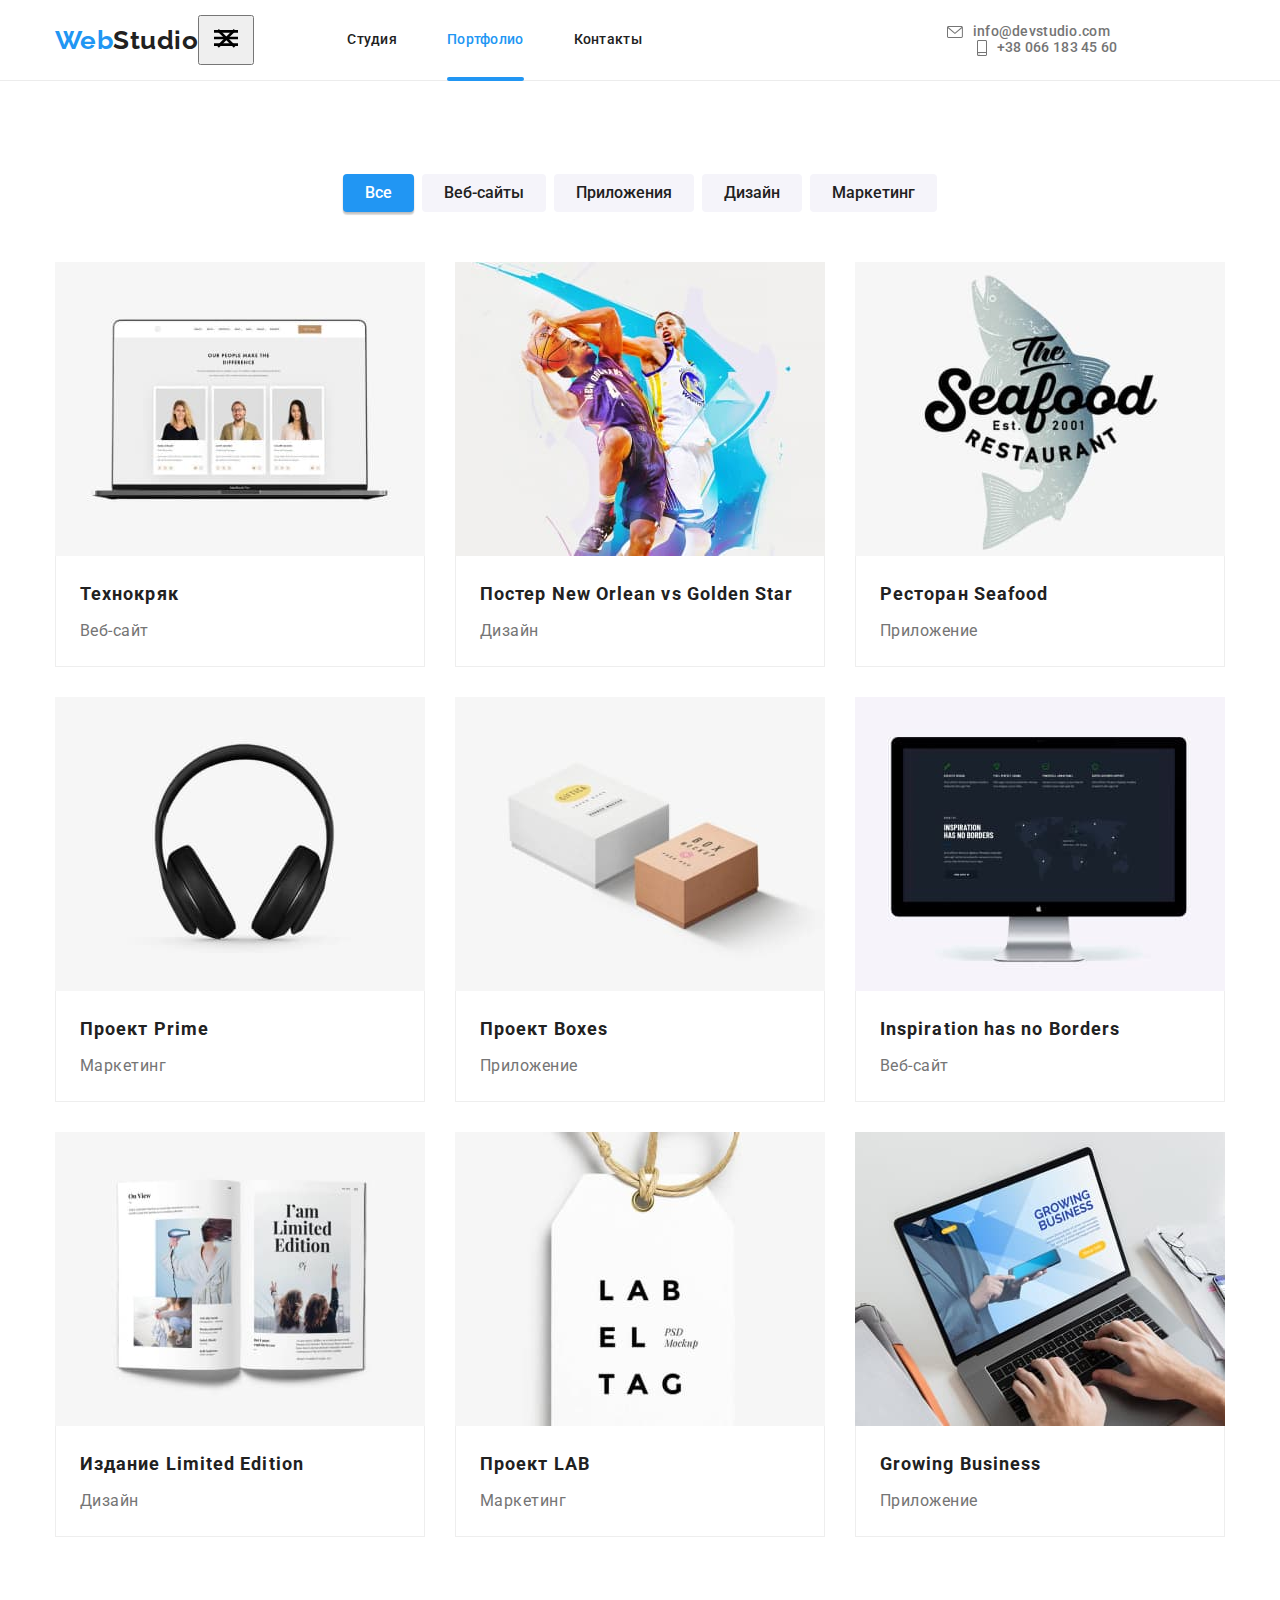
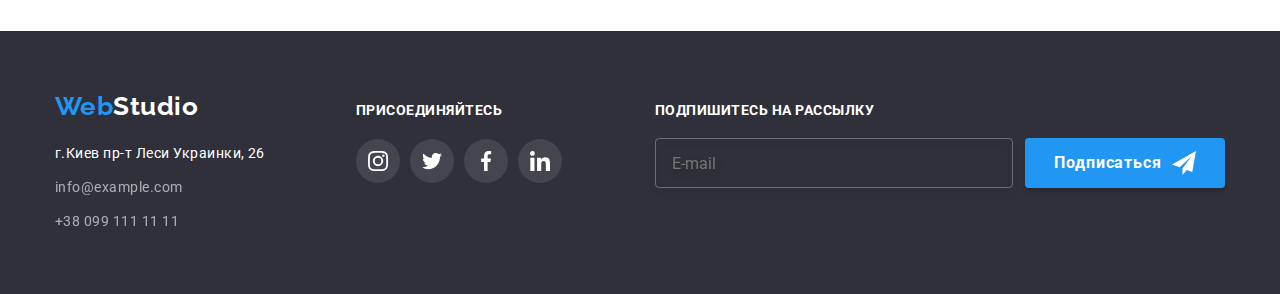
==== commit 0ca7ea9e: "int. commit - mob menu part 1" ====
--- a/portfolio.html
+++ b/portfolio.html
@@ -91,11 +91,26 @@
             <li class="portfolio__project-item">
               <a href="" class="portfolio__project-link link">
                 <div class="portfolio__project-overlay">
-                  <img
-                    class="portfolio__project-img"
-                    src="./images/website-technokryak.jpg"
-                    alt="The picture of the web-site 'TechnoKryak'"
-                  />
+                  <picture>
+                    <source
+                      srcset="./images/project-1-des.jpg 1x, ./images/project-1-des-2x.jpg 2x"
+                      media="(min-width:1200px)"
+                    />
+                    <source
+                      srcset="./images/project-1-tab.jpg 1x, ./images/project-1-tab-2x.jpg 2x"
+                      media="(min-width:768px)"
+                    />
+                    <source
+                      srcset="./images/project-1-mob.jpg 1x, ./images/project-1-mob-2x.jpg 2x"
+                      media="(min-width:320px)"
+                    />
+                    <img
+                      class="portfolio__project-img"
+                      src="./images/project-1-mob.jpg"
+                      alt="The picture of the web-site 'TechnoKryak'"
+                      width="450px"
+                    />
+                  </picture>
                   <p class="portfolio__project-text">
                     Ресурс предлагает комплексные предложения с разным уровнем функционала и
                     сервисов. Все это позволит посетителю получить исчерпывающие сведения о компании
@@ -111,11 +126,26 @@
             <li class="portfolio__project-item">
               <a href="" class="portfolio__project-link link">
                 <div class="portfolio__project-overlay">
-                  <img
-                    class="portfolio__project-img"
-                    src="./images/design-poster.jpg"
-                    alt="The picture of the poster 'New Orlean vs Golden Star'"
-                  />
+                  <picture>
+                    <source
+                      srcset="./images/project-2-des.jpg 1x, ./images/project-2-des-2x.jpg 2x"
+                      media="(min-width:1200px)"
+                    />
+                    <source
+                      srcset="./images/project-2-tab.jpg 1x, ./images/project-2-tab-2x.jpg 2x"
+                      media="(min-width:768px)"
+                    />
+                    <source
+                      srcset="./images/project-2-mob.jpg 1x, ./images/project-2-mob-2x.jpg 2x"
+                      media="(min-width:320px)"
+                    />
+                    <img
+                      class="portfolio__project-img"
+                      src="./images/project-2-mob.jpg"
+                      alt="The picture of the poster 'New Orlean vs Golden Star'"
+                      width="450px"
+                    />
+                  </picture>
                   <p class="portfolio__project-text">
                     Ресурс предлагает комплексные предложения с разным уровнем функционала и
                     сервисов. Все это позволит посетителю получить исчерпывающие сведения о компании
@@ -132,11 +162,26 @@
             <li class="portfolio__project-item">
               <a href="" class="portfolio__project-link link">
                 <div class="portfolio__project-overlay">
-                  <img
-                    class="portfolio__project-img"
-                    src="./images/app-seafood.jpg"
-                    alt="The picture of the 'Restaurant Seafood'"
-                  />
+                  <picture>
+                    <source
+                      srcset="./images/project-3-des.jpg 1x, ./images/project-3-des-2x.jpg 2x"
+                      media="(min-width:1200px)"
+                    />
+                    <source
+                      srcset="./images/project-3-tab.jpg 1x, ./images/project-3-tab-2x.jpg 2x"
+                      media="(min-width:768px)"
+                    />
+                    <source
+                      srcset="./images/project-3-mob.jpg 1x, ./images/project-3-mob-2x.jpg 2x"
+                      media="(min-width:320px)"
+                    />
+                    <img
+                      class="portfolio__project-img"
+                      src="./images/project-3-mob.jpg"
+                      alt="The picture of the 'Restaurant Seafood'"
+                      width="450px"
+                    />
+                  </picture>
 
                   <p class="portfolio__project-text">
                     Ресурс предлагает комплексные предложения с разным уровнем функционала и
@@ -154,11 +199,26 @@
             <li class="portfolio__project-item">
               <a href="" class="portfolio__project-link link">
                 <div class="portfolio__project-overlay">
-                  <img
-                    class="portfolio__project-img"
-                    src="./images/marketing-prime.jpg"
-                    alt="The picture of the project Prime"
-                  />
+                  <picture>
+                    <source
+                      srcset="./images/project-4-des.jpg 1x, ./images/project-4-des-2x.jpg 2x"
+                      media="(min-width:1200px)"
+                    />
+                    <source
+                      srcset="./images/project-4-tab.jpg 1x, ./images/project-4-tab-2x.jpg 2x"
+                      media="(min-width:768px)"
+                    />
+                    <source
+                      srcset="./images/project-4-mob.jpg 1x, ./images/project-4-mob-2x.jpg 2x"
+                      media="(min-width:320px)"
+                    />
+                    <img
+                      class="portfolio__project-img"
+                      src="./images/project-4-mob.jpg"
+                      alt="The picture of the project Prime"
+                      width="450px"
+                    />
+                  </picture>
 
                   <p class="portfolio__project-text">
                     Ресурс предлагает комплексные предложения с разным уровнем функционала и
@@ -176,12 +236,26 @@
             <li class="portfolio__project-item">
               <a href="" class="portfolio__project-link link">
                 <div class="portfolio__project-overlay">
-                  <img
-                    class="portfolio__project-img"
-                    src="./images/app-boxes.jpg"
-                    alt="The picture of the project Boxes"
-                  />
-
+                  <picture>
+                    <source
+                      srcset="./images/project-5-des.jpg 1x, ./images/project-5-des-2x.jpg 2x"
+                      media="(min-width:1200px)"
+                    />
+                    <source
+                      srcset="./images/project-5-tab.jpg 1x, ./images/project-5-tab-2x.jpg 2x"
+                      media="(min-width:768px)"
+                    />
+                    <source
+                      srcset="./images/project-5-mob.jpg 1x, ./images/project-5-mob-2x.jpg 2x"
+                      media="(min-width:320px)"
+                    />
+                    <img
+                      class="portfolio__project-img"
+                      src="./images/project-5-mob.jpg"
+                      alt="The picture of the project Boxes"
+                      width="450px"
+                    />
+                  </picture>
                   <p class="portfolio__project-text">
                     Ресурс предлагает комплексные предложения с разным уровнем функционала и
                     сервисов. Все это позволит посетителю получить исчерпывающие сведения о компании
@@ -198,11 +272,26 @@
             <li class="portfolio__project-item">
               <a href="" class="portfolio__project-link link">
                 <div class="portfolio__project-overlay">
-                  <img
-                    class="portfolio__project-img"
-                    src="./images/website-inspiration-has-no-borders.jpg"
-                    alt="The picture of the Inspiration has no Borders"
-                  />
+                  <picture>
+                    <source
+                      srcset="./images/project-6-des.jpg 1x, ./images/project-6-des-2x.jpg 2x"
+                      media="(min-width:1200px)"
+                    />
+                    <source
+                      srcset="./images/project-6-tab.jpg 1x, ./images/project-6-tab-2x.jpg 2x"
+                      media="(min-width:768px)"
+                    />
+                    <source
+                      srcset="./images/project-6-mob.jpg 1x, ./images/project-6-mob-2x.jpg 2x"
+                      media="(min-width:320px)"
+                    />
+                    <img
+                      class="portfolio__project-img"
+                      src="./images/project-6-mob.jpg"
+                      alt="The picture of the Inspiration has no Borders"
+                      width="450px"
+                    />
+                  </picture>
 
                   <p class="portfolio__project-text">
                     Ресурс предлагает комплексные предложения с разным уровнем функционала и
@@ -220,12 +309,26 @@
             <li class="portfolio__project-item">
               <a href="" class="portfolio__project-link link">
                 <div class="portfolio__project-overlay">
-                  <img
-                    class="portfolio__project-img"
-                    src="./images/design-limited-edition.jpg"
-                    alt="The picture of the Limited Edition"
-                  />
-
+                  <picture>
+                    <source
+                      srcset="./images/project-7-des.jpg 1x, ./images/project-7-des-2x.jpg 2x"
+                      media="(min-width:1200px)"
+                    />
+                    <source
+                      srcset="./images/project-7-tab.jpg 1x, ./images/project-7-tab-2x.jpg 2x"
+                      media="(min-width:768px)"
+                    />
+                    <source
+                      srcset="./images/project-7-mob.jpg 1x, ./images/project-7-mob-2x.jpg 2x"
+                      media="(min-width:320px)"
+                    />
+                    <img
+                      class="portfolio__project-img"
+                      src="./images/project-7-mob.jpg"
+                      alt="The picture of the Limited Edition"
+                      width="450px"
+                    />
+                  </picture>
                   <p class="portfolio__project-text">
                     Ресурс предлагает комплексные предложения с разным уровнем функционала и
                     сервисов. Все это позволит посетителю получить исчерпывающие сведения о компании
@@ -242,11 +345,26 @@
             <li class="portfolio__project-item">
               <a href="" class="portfolio__project-link link">
                 <div class="portfolio__project-overlay">
-                  <img
-                    class="portfolio__project-img"
-                    src="./images/marketing-project-lab.jpg"
-                    alt="The picture of the Project LAB"
-                  />
+                  <picture>
+                    <source
+                      srcset="./images/project-8-des.jpg 1x, ./images/project-8-des-2x.jpg 2x"
+                      media="(min-width:1200px)"
+                    />
+                    <source
+                      srcset="./images/project-8-tab.jpg 1x, ./images/project-8-tab-2x.jpg 2x"
+                      media="(min-width:768px)"
+                    />
+                    <source
+                      srcset="./images/project-8-mob.jpg 1x, ./images/project-8-mob-2x.jpg 2x"
+                      media="(min-width:320px)"
+                    />
+                    <img
+                      class="portfolio__project-img"
+                      src="./images/project-8-mob.jpg"
+                      alt="The picture of the Project LAB"
+                      width="450px"
+                    />
+                  </picture>
 
                   <p class="portfolio__project-text">
                     Ресурс предлагает комплексные предложения с разным уровнем функционала и
@@ -264,11 +382,26 @@
             <li class="portfolio__project-item">
               <a href="" class="portfolio__project-link link">
                 <div class="portfolio__project-overlay">
-                  <img
-                    class="portfolio__project-img"
-                    src="./images/app-growing-business.jpg"
-                    alt="The picture of the Growing Business"
-                  />
+                  <picture>
+                    <source
+                      srcset="./images/project-9-des.jpg 1x, ./images/project-9-des-2x.jpg 2x"
+                      media="(min-width:1200px)"
+                    />
+                    <source
+                      srcset="./images/project-9-tab.jpg 1x, ./images/project-9-tab-2x.jpg 2x"
+                      media="(min-width:768px)"
+                    />
+                    <source
+                      srcset="./images/project-9-mob.jpg 1x, ./images/project-9-mob-2x.jpg 2x"
+                      media="(min-width:320px)"
+                    />
+                    <img
+                      class="portfolio__project-img"
+                      src="./images/project-9-mob.jpg"
+                      alt="The picture of the Growing Business"
+                      width="450px"
+                    />
+                  </picture>
 
                   <p class="portfolio__project-text">
                     Ресурс предлагает комплексные предложения с разным уровнем функционала и
--- a/css/main.min.css
+++ b/css/main.min.css
@@ -1 +1 @@
-body{color:#757575;font-family:Roboto,sans-serif;letter-spacing:.03em}h1,h2,h3,p{margin:0}img{display:block;max-width:100%;height:auto}.portfolio__project-list,.portfolio__btn-list,.footer__address-list,.footer__social-list,.our-clients__list,.our-team__social-list,.our-team__list,.about-us__list,.features__list,.contact-header__list,.site-nav__list{padding:0;margin:0;list-style:none}.portfolio__project-link,.our-clients__link,.our-team__social-link{text-decoration:none}.portfolio--visually-hidden,.checkbox,.footer--visually-hidden,.features--visually-hidden{position:absolute;width:1px;height:1px;margin:-1px;border:0;padding:0;white-space:nowrap;-webkit-clip-path:inset(100%);clip-path:inset(100%);clip:rect(0 0 0 0);overflow:hidden}.backdrop{z-index:10;position:fixed;top:0;left:0;width:100%;height:100%;background-color:rgba(0,0,0,.2);opacity:1;-webkit-transition:opacity 350ms cubic-bezier(0.4, 0, 0.2, 1);transition:opacity 350ms cubic-bezier(0.4, 0, 0.2, 1)}.backdrop__is-hidden{opacity:0;pointer-events:none}.backdrop__is-hidden .backdrop__modal{-webkit-transform:translate(-50%, -50%) scale(0.8);transform:translate(-50%, -50%) scale(0.8)}.backdrop__modal{position:absolute;top:50%;left:50%;padding:40px;-webkit-transform:translate(-50%, -50%) scale(1);transform:translate(-50%, -50%) scale(1);-webkit-transition:-webkit-transform 250ms cubic-bezier(0.4, 0, 0.2, 1);transition:-webkit-transform 250ms cubic-bezier(0.4, 0, 0.2, 1);transition:transform 250ms cubic-bezier(0.4, 0, 0.2, 1);transition:transform 250ms cubic-bezier(0.4, 0, 0.2, 1), -webkit-transform 250ms cubic-bezier(0.4, 0, 0.2, 1);width:528px;height:581px;background-color:#fff;-webkit-box-shadow:0px 1px 3px rgba(0,0,0,.12),0px 1px 1px rgba(0,0,0,.14),0px 2px 1px rgba(0,0,0,.2);box-shadow:0px 1px 3px rgba(0,0,0,.12),0px 1px 1px rgba(0,0,0,.14),0px 2px 1px rgba(0,0,0,.2);border-radius:4px}.backdrop__modal-btn-close{display:-webkit-box;display:-ms-flexbox;display:flex;-webkit-box-align:center;-ms-flex-align:center;align-items:center;-webkit-box-pack:center;-ms-flex-pack:center;justify-content:center;position:fixed;top:8px;right:8px;height:30px;width:30px;fill:#000;background:#fff;border:1px solid rgba(0,0,0,.1);border-radius:50%;cursor:pointer;-webkit-transition:fill 250ms cubic-bezier(0.4, 0, 0.2, 1);transition:fill 250ms cubic-bezier(0.4, 0, 0.2, 1)}.backdrop__modal-btn-close:hover,.backdrop__modal-btn-close:focus{fill:#2196f3}.backdrop__text{display:block;text-align:center;margin-bottom:12px;font-size:20px;font-weight:700;line-height:1.17;color:#212121}.container{margin-left:auto;margin-right:auto;padding-left:15px;padding-right:15px}@media screen and (min-width: 480px){.container{width:480px}}@media screen and (min-width: 768px){.container{width:768px}}@media screen and (min-width: 1200px){.container{width:1200px}}.section{padding-top:60px;padding-bottom:60px}@media screen and (min-width: 1200px){.section{padding-top:94px;padding-bottom:94px}}.section-heading{text-align:center;margin:0;margin-bottom:30px;color:#212121;font-size:28px;font-weight:700}@media screen and (min-width: 1200px){.section-heading{font-size:36px;font-weight:700;line-height:1.17;margin-bottom:50px}}.page-header{position:fixed;top:0;left:0;z-index:9;width:100%;background-color:#fff;border-bottom:1px solid #ececec}@media screen and (min-width: 480px){.main-header{width:480px}}@media screen and (min-width: 768px){.main-header{width:768px;display:-webkit-box;display:-ms-flexbox;display:flex;-webkit-box-align:center;-ms-flex-align:center;align-items:center;-webkit-box-pack:justify;-ms-flex-pack:justify;justify-content:space-between}}@media screen and (min-width: 1200px){.main-header{width:1200px}}.site-nav{display:-webkit-box;display:-ms-flexbox;display:flex;-webkit-box-align:center;-ms-flex-align:center;align-items:center;-webkit-box-pack:justify;-ms-flex-pack:justify;justify-content:space-between;min-height:60px}@media screen and (max-width: 767px){.site-nav__list{display:none}}@media screen and (min-width: 768px){.site-nav__list{display:-webkit-box;display:-ms-flexbox;display:flex;-webkit-box-align:center;-ms-flex-align:center;align-items:center;margin-left:88px}}@media screen and (min-width: 1200px){.site-nav__list{margin-left:93px}}.site-nav__link,.contact-header__link{color:#212121;font-weight:500;font-size:14px;line-height:1.14;letter-spacing:.02em;text-decoration:none;display:-webkit-box;display:-ms-flexbox;display:flex;padding-top:32px;padding-bottom:32px;-webkit-box-align:center;-ms-flex-align:center;align-items:center;-webkit-transition:color 250ms cubic-bezier(0.4, 0, 0.2, 1);transition:color 250ms cubic-bezier(0.4, 0, 0.2, 1)}.site-nav__link:hover,.contact-header__link:hover,.site-nav__link:focus,.contact-header__link:focus{color:#2196f3}.site-nav__link--active{display:block;position:relative;color:#2196f3}.site-nav__link--active::after{content:"";display:block;position:absolute;bottom:-1px;width:100%;height:4px;background-color:#2196f3;border-radius:2px}.contact-header__link{color:#757575}@media screen and (min-width: 768px){.contact-header__link{font-size:12px;padding:0}}@media screen and (min-width: 1200px){.contact-header__link{font-size:14px}}.site-nav__item+.site-nav__item{margin-left:50px}@media screen and (min-width: 768px){.contact-header__item+.contact-header__item{margin-top:10px}}@media screen and (min-width: 1200px){.contact-header__item{margin-top:0px !important;margin-left:30px}}.contact-header__list{display:none}@media screen and (min-width: 768px){.contact-header__list{display:-webkit-box;display:-ms-flexbox;display:flex;-webkit-box-align:center;-ms-flex-align:center;align-items:center;-ms-flex-wrap:wrap;flex-wrap:wrap;margin-left:84px}}@media screen and (min-width: 1200px){.contact-header__list{display:-webkit-box;display:-ms-flexbox;display:flex;-webkit-box-align:center;-ms-flex-align:center;align-items:center}}.contact-header__icon{margin-right:10px;fill:currentColor}.menu-button{display:-webkit-inline-box;display:-ms-inline-flexbox;display:inline-flex;margin:0;padding:0;border:none;background-color:rgba(0,0,0,0)}@media screen and (min-width: 768px){.menu-button{display:none}}.menu-button .icon-close{display:none}.menu-button.is-open .icon-close{display:block}.menu-button.is-open .icon-menu{display:none}.logo{color:#212121;font-family:Raleway;font-weight:700;font-size:24px;line-height:1.17;text-decoration:none}@media screen and (min-width: 1200px){.logo{font-size:26px;line-height:1.19}}.logo--web-color{color:#2196f3}.logo__footer{display:block;margin-bottom:20px}.logo--studio-color{color:#fff}.section-hero{margin-top:60px;text-align:center;background-color:#2f303a;padding-top:118px;padding-bottom:118px;max-width:1600px;margin-left:auto;margin-right:auto;height:400px;background-image:-webkit-gradient(linear, left top, right top, from(rgba(47, 48, 58, 0.4)), to(rgba(47, 48, 58, 0.4))),url(../images/background-hero.jpg);background-image:linear-gradient(to right, rgba(47, 48, 58, 0.4), rgba(47, 48, 58, 0.4)),url(../images/background-hero.jpg);background-repeat:no-repeat;background-position:center;background-size:cover}@media screen and (min-width: 768px){.section-hero{margin-top:80px}}@media screen and (min-width: 1200px){.section-hero{height:600px;margin-top:81px;padding-top:200px;padding-bottom:200px}}.section-heading--hero{color:#fff;font-weight:900;font-size:26px;line-height:1.36;width:360px;letter-spacing:.06em;text-transform:uppercase;margin-left:auto;margin-right:auto;margin-bottom:30px}@media screen and (min-width: 1200px){.section-heading--hero{font-size:44px;width:696px}}.button--accent{background-color:#2196f3;color:#fff;cursor:pointer;font-weight:700;font-size:16px;line-height:1.9;-webkit-box-align:center;-ms-flex-align:center;align-items:center;text-align:center;letter-spacing:.06em;border-radius:4px;border:rgba(0,0,0,0);-webkit-box-shadow:0px 4px 4px rgba(0,0,0,.15);box-shadow:0px 4px 4px rgba(0,0,0,.15);padding-top:10px;padding-right:32px;padding-bottom:10px;padding-left:32px;-webkit-transition:background-color 250ms cubic-bezier(0.4, 0, 0.2, 1);transition:background-color 250ms cubic-bezier(0.4, 0, 0.2, 1)}.button--accent:hover{background-color:#188ce8}@media screen and (min-width: 768px){.features__list{display:-webkit-box;display:-ms-flexbox;display:flex;-ms-flex-wrap:wrap;flex-wrap:wrap}}@media screen and (min-width: 768px){.features__item{width:354px}.features__item:nth-child(2n+2){margin-left:30px}}@media screen and (min-width: 1200px){.features__item{width:270px}}.features__item+.features__item{margin-top:30px}@media screen and (min-width: 768px){.features__item+.features__item{margin-top:0px}}@media screen and (min-width: 1200px){.features__item+.features__item{margin-top:0px;margin-left:30px}}.features__icon-container{display:-webkit-box;display:-ms-flexbox;display:flex;-webkit-box-pack:center;-ms-flex-pack:center;justify-content:center;-webkit-box-align:center;-ms-flex-align:center;align-items:center;height:120px;margin-bottom:30px;border-radius:4px;background-color:#f5f4fa}.features__heading{color:#212121;font-weight:700;font-size:14px;line-height:1.14;text-transform:uppercase;margin:0;margin-bottom:10px}@media screen and (max-width: 767px){.features__heading{text-align:center}}.features-text{font-size:14px;line-height:1.71;margin:0}.about-us{display:none}@media screen and (min-width: 480px){.about-us{font-size:26px}}@media screen and (min-width: 1200px){.about-us{padding-top:0px;padding-bottom:94px;display:block}}.about-us__list{display:-webkit-box;display:-ms-flexbox;display:flex;-webkit-box-pack:center;-ms-flex-pack:center;justify-content:center;-webkit-box-align:center;-ms-flex-align:center;align-items:center}.about-us__item+.about-us__item{margin-left:30px}.about-us__card-container{position:relative}.about-us__text-container{position:absolute;bottom:0%;left:0%;width:100%;background-color:rgba(47,48,58,.8)}.about-us__text{display:-webkit-box;display:-ms-flexbox;display:flex;-webkit-box-pack:center;-ms-flex-pack:center;justify-content:center;-webkit-box-align:center;-ms-flex-align:center;align-items:center;height:70px;font-weight:700;font-size:14px;text-transform:uppercase;text-align:center;line-height:1.14;color:#fff}.our-team{background-color:#f5f4fa}@media screen and (min-width: 768px){.our-team__list{display:-webkit-box;display:-ms-flexbox;display:flex;-ms-flex-wrap:wrap;flex-wrap:wrap}}@media screen and (min-width: 1200px){.our-team__list{display:-webkit-box;display:-ms-flexbox;display:flex;-webkit-box-align:center;-ms-flex-align:center;align-items:center;-webkit-box-pack:center;-ms-flex-pack:center;justify-content:center}}.our-team__description-container{padding-top:30px;padding-bottom:30px;padding-right:32px;padding-left:32px}.our-team__item{background-color:#fff;-webkit-box-shadow:0px 1px 3px rgba(0,0,0,.12),0px 1px 1px rgba(0,0,0,.14),0px 2px 1px rgba(0,0,0,.2);box-shadow:0px 1px 3px rgba(0,0,0,.12),0px 1px 1px rgba(0,0,0,.14),0px 2px 1px rgba(0,0,0,.2);border-radius:0px 0px 4px 4px}.our-team__item+.our-team__item{margin-top:30px}@media screen and (min-width: 768px){.our-team__item+.our-team__item{margin-top:0px}}@media screen and (min-width: 1200px){.our-team__item+.our-team__item{margin-top:0px;margin-left:30px}}@media screen and (min-width: 768px){.our-team__item:nth-child(2n+2){margin-left:30px}}@media screen and (min-width: 768px){.our-team__item:nth-child(n+3){margin-top:30px}}@media screen and (min-width: 1200px){.our-team__item:nth-child(n+3){margin-top:0px}}@media screen and (min-width: 480px){.our-team__img{width:450px}}@media screen and (min-width: 768px){.our-team__img{width:354px}}@media screen and (min-width: 1200px){.our-team__img{width:270px}}.our-team__name{font-weight:500;font-size:16px;line-height:1.18;text-align:center;color:#212121;margin-bottom:10px}.our-team__position-name{font-size:16px;line-height:1.18;text-align:center}.our-team__social-list{display:-webkit-box;display:-ms-flexbox;display:flex;-webkit-box-pack:center;-ms-flex-pack:center;justify-content:center;-ms-flex-line-pack:center;align-content:center;margin-top:16px}.our-team__social-link{display:-webkit-box;display:-ms-flexbox;display:flex;-webkit-box-pack:center;-ms-flex-pack:center;justify-content:center;-webkit-box-align:center;-ms-flex-align:center;align-items:center;width:44px;height:44px;fill:#afb1b8;border-radius:50%;-webkit-transition:fill 250ms cubic-bezier(0.4, 0, 0.2, 1),background-color 250ms cubic-bezier(0.4, 0, 0.2, 1);transition:fill 250ms cubic-bezier(0.4, 0, 0.2, 1),background-color 250ms cubic-bezier(0.4, 0, 0.2, 1)}.our-team__social-link:hover,.our-team__social-link:focus{fill:#fff;background-color:#2196f3}.our-team__social-item:not(:last-child){margin-right:10px}@media screen and (min-width: 480px){.our-clients__list{display:-webkit-box;display:-ms-flexbox;display:flex;-ms-flex-wrap:wrap;flex-wrap:wrap}}.our-clients__item{margin-bottom:10px}@media screen and (min-width: 480px){.our-clients__item:nth-child(n+1){margin-bottom:0px}.our-clients__item:nth-child(2n){margin-left:30px}.our-clients__item:nth-child(n+3){margin-top:30px}}@media screen and (min-width: 768px){.our-clients__item:nth-child(n+1){margin-left:0px;margin-top:0px}.our-clients__item:not(:nth-child(3n+3)){margin-right:30px}.our-clients__item:nth-child(-n+3){margin-bottom:30px}}@media screen and (min-width: 1200px){.our-clients__item:nth-child(n+1){margin-right:0px;margin-bottom:0px}.our-clients__item+.our-clients__item{margin-left:30px}}.our-clients__link{display:-webkit-box;display:-ms-flexbox;display:flex;-webkit-box-pack:center;-ms-flex-pack:center;justify-content:center;-webkit-box-align:center;-ms-flex-align:center;align-items:center;height:92px;fill:#afb1b8;border:1px solid #afb1b8;border-radius:4px;-webkit-transition:fill 250ms cubic-bezier(0.4, 0, 0.2, 1),border 250ms cubic-bezier(0.4, 0, 0.2, 1);transition:fill 250ms cubic-bezier(0.4, 0, 0.2, 1),border 250ms cubic-bezier(0.4, 0, 0.2, 1)}.our-clients__link:focus,.our-clients__link:hover{fill:#2196f3;border:1px solid #2196f3}@media screen and (min-width: 480px){.our-clients__link{width:210px}}@media screen and (min-width: 768px){.our-clients__link{width:226px}}@media screen and (min-width: 1200px){.our-clients__link{width:170px}}.footer{background-color:#2f303a;padding-top:60px;padding-bottom:60px}.footer__positioning{text-align:center}@media screen and (min-width: 768px){.footer__positioning{display:-webkit-box;display:-ms-flexbox;display:flex;-ms-flex-wrap:wrap;flex-wrap:wrap;-webkit-box-pack:center;-ms-flex-pack:center;justify-content:center}}@media screen and (min-width: 1200px){.footer__positioning{display:-webkit-box;display:-ms-flexbox;display:flex;-webkit-box-align:baseline;-ms-flex-align:baseline;align-items:baseline;text-align:left;-ms-flex-wrap:nowrap;flex-wrap:nowrap}}.footer__contacts-container{-webkit-box-flex:1;-ms-flex-positive:1;flex-grow:1;margin-bottom:60px}@media screen and (min-width: 768px){.footer__contacts-container{-webkit-box-flex:0;-ms-flex-positive:0;flex-grow:0;margin-right:165px}}@media screen and (min-width: 1200px){.footer__contacts-container{-webkit-box-flex:1;-ms-flex-positive:1;flex-grow:1;margin-bottom:0px;margin-right:70px}}.footer__address-item+.footer__address-item{display:block;margin-top:10px}.footer__address-link{color:#fff;font-style:normal;text-decoration:none;font-size:14px;line-height:1.71;-webkit-transition:color 250ms cubic-bezier(0.4, 0, 0.2, 1);transition:color 250ms cubic-bezier(0.4, 0, 0.2, 1)}.footer__address-link:hover,.footer__address-link:focus{color:#2196f3}.footer__address-link--opacity{opacity:.6}.footer__social-heading{color:#fff;font-weight:700;font-size:14px;line-height:1.14;text-transform:uppercase;margin-bottom:20px}.footer__social-list{display:-webkit-box;display:-ms-flexbox;display:flex;-webkit-box-pack:center;-ms-flex-pack:center;justify-content:center;-ms-flex-line-pack:center;align-content:center}.footer__social-link{display:-webkit-box;display:-ms-flexbox;display:flex;-webkit-box-pack:center;-ms-flex-pack:center;justify-content:center;-webkit-box-align:center;-ms-flex-align:center;align-items:center;width:44px;height:44px;fill:#fff;background-color:rgba(255,255,255,.1019607843);border-radius:50%;-webkit-transition:background-color 250ms cubic-bezier(0.4, 0, 0.2, 1);transition:background-color 250ms cubic-bezier(0.4, 0, 0.2, 1)}.footer__social-link:focus,.footer__social-link:hover{background-color:#2196f3}.footer__social-item:not(:last-child){margin-right:10px}.footer__subscribe-container{margin-top:60px}@media screen and (min-width: 768px){.footer__subscribe-container{display:-webkit-box;display:-ms-flexbox;display:flex;-webkit-box-orient:vertical;-webkit-box-direction:normal;-ms-flex-direction:column;flex-direction:column;margin-top:0px}}@media screen and (min-width: 1200px){.footer__subscribe-container{margin-top:0px;margin-left:93px}}@media screen and (min-width: 768px){.footer__subscribe-form{display:-webkit-box;display:-ms-flexbox;display:flex;-webkit-box-orient:vertical;-webkit-box-direction:normal;-ms-flex-direction:column;flex-direction:column;-webkit-box-align:center;-ms-flex-align:center;align-items:center}}@media screen and (min-width: 1200px){.footer__subscribe-form{-webkit-box-orient:horizontal;-webkit-box-direction:normal;-ms-flex-direction:row;flex-direction:row}}.footer__email-field{background-color:rgba(0,0,0,0);padding:15px 16px;height:50px;border-radius:4px;border:1px solid rgba(255,255,255,.3);-webkit-filter:drop-shadow(0px 4px 4px rgba(0, 0, 0, 0.15));filter:drop-shadow(0px 4px 4px rgba(0, 0, 0, 0.15))}@media screen and (min-width: 480px){.footer__email-field{width:450px}}@media screen and (min-width: 1200px){.footer__email-field{width:358px}}.footer__subscribe-text{display:block;color:#fff;font-weight:700;font-size:14px;line-height:1.17;text-transform:uppercase;margin-bottom:20px}.footer__subscribe-button{background-color:#2196f3;width:200px;height:50px;-webkit-box-shadow:0px 4px 4px rgba(0,0,0,.15);box-shadow:0px 4px 4px rgba(0,0,0,.15);border-radius:4px;border-color:rgba(0,0,0,0);-webkit-transition:background-color 250ms cubic-bezier(0.4, 0, 0.2, 1),-webkit-box-shadow 250ms cubic-bezier(0.4, 0, 0.2, 1);transition:background-color 250ms cubic-bezier(0.4, 0, 0.2, 1),-webkit-box-shadow 250ms cubic-bezier(0.4, 0, 0.2, 1);transition:box-shadow 250ms cubic-bezier(0.4, 0, 0.2, 1),background-color 250ms cubic-bezier(0.4, 0, 0.2, 1);transition:box-shadow 250ms cubic-bezier(0.4, 0, 0.2, 1),background-color 250ms cubic-bezier(0.4, 0, 0.2, 1),-webkit-box-shadow 250ms cubic-bezier(0.4, 0, 0.2, 1);cursor:pointer;margin-top:20px}.footer__subscribe-button:hover,.footer__subscribe-button:focus{background-color:#188ce8}@media screen and (min-width: 1200px){.footer__subscribe-button{margin-left:12px;margin-top:0px}}.footer__button-text{display:-webkit-box;display:-ms-flexbox;display:flex;-webkit-box-pack:center;-ms-flex-pack:center;justify-content:center;-webkit-box-align:center;-ms-flex-align:center;align-items:center;color:#fff;font-weight:700;font-size:16px;letter-spacing:.06em}.footer__subcribe-icon{fill:currentColor;margin-left:10px;line-height:1.9}.contact-form{text-align:center}.contact-form__text{display:block;text-align:left;margin-bottom:4px;color:#757575;font-size:12px;line-height:1.16;letter-spacing:.01em}.contact-form__input-container{position:relative;margin-bottom:10px}.contact-form__input-container:focus-within .contact-form__input-icon{fill:#2196f3}.contact-form__input-field{width:100%;height:40px;padding:12px 42px;position:relative;border:1px solid rgba(33,33,33,.2);border-radius:4px;-webkit-transition:border-color 250ms cubic-bezier(0.4, 0, 0.2, 1);transition:border-color 250ms cubic-bezier(0.4, 0, 0.2, 1)}.contact-form__input-field:focus-within,.contact-form__input-field:hover,.contact-form__input-field:focus{outline:0;border-color:#2196f3}.contact-form__input-field-comment{width:100%;height:120px;padding:12px 16px;resize:none;border:1px solid rgba(33,33,33,.2);border-radius:4px;-webkit-transition:border-color 250ms cubic-bezier(0.4, 0, 0.2, 1);transition:border-color 250ms cubic-bezier(0.4, 0, 0.2, 1);margin-bottom:20px}.contact-form__input-field-comment:focus-within,.contact-form__input-field-comment:hover,.contact-form__input-field-comment:focus{outline:0;border-color:#2196f3}.contact-form__input-icon{position:absolute;left:13px;top:50%;-webkit-transform:translateY(-50%);transform:translateY(-50%);fill:#212121;-webkit-transition:fill 250ms cubic-bezier(0.4, 0, 0.2, 1);transition:fill 250ms cubic-bezier(0.4, 0, 0.2, 1)}.agreement{display:-webkit-box;display:-ms-flexbox;display:flex;-webkit-box-pack:center;-ms-flex-pack:center;justify-content:center;-webkit-box-align:center;-ms-flex-align:center;align-items:center;margin-bottom:30px;cursor:pointer}.checkbox-container{position:relative;display:block;width:16px;height:15px;cursor:pointer}.checkbox:checked+.checkbox__icon--checked{-webkit-transform:scale(1);transform:scale(1);opacity:1}.checkbox:checked~.checkbox__icon--unchecked{border-color:#2196f3}.checkbox:hover~.checkbox__icon--unchecked{border-color:#2196f3}.checkbox:focus~.checkbox__icon--unchecked{border-color:#2196f3}.checkbox__icon--checked{position:absolute;top:0;left:0;width:16px;height:15px;fill:currentColor;-webkit-transform:scale(0.2);transform:scale(0.2);opacity:0;-webkit-transition:opacity 250ms cubic-bezier(0.4, 0, 0.2, 1),-webkit-transform 250ms cubic-bezier(0.4, 0, 0.2, 1);transition:opacity 250ms cubic-bezier(0.4, 0, 0.2, 1),-webkit-transform 250ms cubic-bezier(0.4, 0, 0.2, 1);transition:transform 250ms cubic-bezier(0.4, 0, 0.2, 1),opacity 250ms cubic-bezier(0.4, 0, 0.2, 1);transition:transform 250ms cubic-bezier(0.4, 0, 0.2, 1),opacity 250ms cubic-bezier(0.4, 0, 0.2, 1),-webkit-transform 250ms cubic-bezier(0.4, 0, 0.2, 1)}.checkbox__icon--unchecked{position:absolute;top:0;left:0;display:block;width:16px;height:15px;border:2px solid #212121;border-radius:2px;-webkit-transition:border-color 250ms cubic-bezier(0.4, 0, 0.2, 1);transition:border-color 250ms cubic-bezier(0.4, 0, 0.2, 1)}.agreement__label{line-height:1.71;font-size:14px;color:#757575;margin-left:7px}.agreement__link{color:#2196f3;-webkit-text-decoration-line:underline;text-decoration-line:underline}.contact-form__submit-button{padding-left:56px;padding-right:56px;padding-top:10px;padding-bottom:10px;color:#fff;background-color:#2196f3;font-size:16px;font-weight:700;line-height:1.87;-webkit-box-shadow:0px 4px 4px rgba(0,0,0,.15);box-shadow:0px 4px 4px rgba(0,0,0,.15);border-radius:4px;border-color:rgba(0,0,0,0);cursor:pointer;-webkit-transition:background-color 250ms cubic-bezier(0.4, 0, 0.2, 1),-webkit-box-shadow 250ms cubic-bezier(0.4, 0, 0.2, 1);transition:background-color 250ms cubic-bezier(0.4, 0, 0.2, 1),-webkit-box-shadow 250ms cubic-bezier(0.4, 0, 0.2, 1);transition:box-shadow 250ms cubic-bezier(0.4, 0, 0.2, 1),background-color 250ms cubic-bezier(0.4, 0, 0.2, 1);transition:box-shadow 250ms cubic-bezier(0.4, 0, 0.2, 1),background-color 250ms cubic-bezier(0.4, 0, 0.2, 1),-webkit-box-shadow 250ms cubic-bezier(0.4, 0, 0.2, 1)}.contact-form__submit-button:hover,.contact-form__submit-button:focus{background-color:#188ce8}.portfolio{margin-top:60px}@media screen and (min-width: 768px){.portfolio{margin-top:80px}}.portfolio__btn-list{display:-webkit-box;display:-ms-flexbox;display:flex;margin-bottom:25px;-webkit-box-pack:start;-ms-flex-pack:start;justify-content:flex-start;-ms-flex-wrap:wrap;flex-wrap:wrap}.portfolio__btn-list .portfolio__btn-name{padding-top:6px;padding-right:22px;padding-bottom:6px;padding-left:22px}@media screen and (min-width: 768px){.portfolio__btn-list{margin-bottom:30px;-webkit-box-pack:center;-ms-flex-pack:center;justify-content:center}}@media screen and (min-width: 1200px){.portfolio__btn-list{-webkit-box-pack:center;-ms-flex-pack:center;justify-content:center;-ms-flex-wrap:none;flex-wrap:none;margin-bottom:50px}.portfolio__btn-list .portfolio__btn-name{padding-top:6px;padding-right:22px;padding-bottom:6px;padding-left:22px}}.portfolio__btn-item{margin-right:8px;margin-bottom:15px}@media screen and (min-width: 768px){.portfolio__btn-item{margin-bottom:0px}.portfolio__btn-item:last-child{margin-right:0px}}@media screen and (min-width: 1200px){.portfolio__btn-item{margin-right:0px}.portfolio__btn-item+.portfolio__btn-item{margin-left:8px}}.portfolio__btn-name{background-color:#f5f4fa;color:#212121;border-radius:4px;border:rgba(0,0,0,0);font-weight:500;font-size:16px;line-height:1.6;text-align:center;cursor:pointer;-webkit-transition:background-color 250ms cubic-bezier(0.4, 0, 0.2, 1),color 250ms cubic-bezier(0.4, 0, 0.2, 1),-webkit-box-shadow 250ms cubic-bezier(0.4, 0, 0.2, 1);transition:background-color 250ms cubic-bezier(0.4, 0, 0.2, 1),color 250ms cubic-bezier(0.4, 0, 0.2, 1),-webkit-box-shadow 250ms cubic-bezier(0.4, 0, 0.2, 1);transition:background-color 250ms cubic-bezier(0.4, 0, 0.2, 1),color 250ms cubic-bezier(0.4, 0, 0.2, 1),box-shadow 250ms cubic-bezier(0.4, 0, 0.2, 1);transition:background-color 250ms cubic-bezier(0.4, 0, 0.2, 1),color 250ms cubic-bezier(0.4, 0, 0.2, 1),box-shadow 250ms cubic-bezier(0.4, 0, 0.2, 1),-webkit-box-shadow 250ms cubic-bezier(0.4, 0, 0.2, 1)}.portfolio__btn-name:hover,.portfolio__btn-name:focus,.portfolio__btn-name--active{color:#fff;background-color:#2196f3;-webkit-box-shadow:0px 3px 1px rgba(0,0,0,.1),0px 1px 2px rgba(0,0,0,.08),0px 2px 2px rgba(0,0,0,.12);box-shadow:0px 3px 1px rgba(0,0,0,.1),0px 1px 2px rgba(0,0,0,.08),0px 2px 2px rgba(0,0,0,.12)}.portfolio__project-list{display:-webkit-box;display:-ms-flexbox;display:flex;-ms-flex-wrap:wrap;flex-wrap:wrap}@media screen and (min-width: 480px){.portfolio__project-item{margin-bottom:30px}.portfolio__project-item:last-child{margin-bottom:0px}}@media screen and (min-width: 768px){.portfolio__project-item:nth-child(2n+2){margin-left:30px}}@media screen and (min-width: 1200px){.portfolio__project-item:nth-child(n+1){margin-left:0px;margin-bottom:0px}.portfolio__project-item:nth-child(3n+2){margin-left:30px;margin-right:30px}.portfolio__project-item:nth-child(n+4){margin-top:30px}}.portfolio__project-link{display:block;-webkit-transition:-webkit-box-shadow 250ms cubic-bezier(0.4, 0, 0.2, 1);transition:-webkit-box-shadow 250ms cubic-bezier(0.4, 0, 0.2, 1);transition:box-shadow 250ms cubic-bezier(0.4, 0, 0.2, 1);transition:box-shadow 250ms cubic-bezier(0.4, 0, 0.2, 1), -webkit-box-shadow 250ms cubic-bezier(0.4, 0, 0.2, 1);height:100%}.portfolio__project-link:hover,.portfolio__project-link:focus{-webkit-box-shadow:0px 1px 1px rgba(0,0,0,.12),0px 4px 4px rgba(0,0,0,.06),1px 4px 6px rgba(0,0,0,.16);box-shadow:0px 1px 1px rgba(0,0,0,.12),0px 4px 4px rgba(0,0,0,.06),1px 4px 6px rgba(0,0,0,.16);-webkit-transform:translateY(0%);transform:translateY(0%)}@media screen and (min-width: 768px){.portfolio__project-link{width:354px;display:-webkit-box;display:-ms-flexbox;display:flex;-webkit-box-orient:vertical;-webkit-box-direction:normal;-ms-flex-direction:column;flex-direction:column}}@media screen and (min-width: 1200px){.portfolio__project-link{width:370px}}.portfolio__project-overlay{position:relative;overflow:hidden}@media screen and (min-width: 480px){.portfolio__project-img{width:450px}}@media screen and (min-width: 768px){.portfolio__project-img{width:354px}}@media screen and (min-width: 1200px){.portfolio__project-img{width:370px}}.portfolio__project-text{position:absolute;bottom:0;left:0;width:100%;height:100%;padding-left:24px;padding-right:24px;padding-top:63px;padding-bottom:63px;text-align:left;font-weight:400;font-size:18px;line-height:1.55;background-color:rgba(33,150,243,.9019607843);color:#fff;-webkit-transform:translateY(100%);transform:translateY(100%);-webkit-transition:-webkit-transform 250ms cubic-bezier(0.4, 0, 0.2, 1);transition:-webkit-transform 250ms cubic-bezier(0.4, 0, 0.2, 1);transition:transform 250ms cubic-bezier(0.4, 0, 0.2, 1);transition:transform 250ms cubic-bezier(0.4, 0, 0.2, 1), -webkit-transform 250ms cubic-bezier(0.4, 0, 0.2, 1)}.portfolio__project-link:hover .portfolio__project-text{-webkit-transform:translateY(0);transform:translateY(0)}.portfolio__project-link:focus .portfolio__project-text{-webkit-transform:translateY(0);transform:translateY(0)}.portfolio__project-description{-webkit-box-flex:1;-ms-flex-positive:1;flex-grow:1;padding-top:20px;padding-right:24px;padding-bottom:20px;padding-left:24px;border-bottom:1px solid #eee;border-left:1px solid #eee;border-right:1px solid #eee}.portfolio__project-name{color:#212121;font-weight:700;font-size:18px;line-height:2;letter-spacing:.06em;margin-bottom:4px}.portfolio__project-type{color:#757575;font-size:16px;line-height:1.88}/*# sourceMappingURL=main.min.css.map */+body{color:#757575;font-family:Roboto,sans-serif;letter-spacing:.03em}h1,h2,h3,p{margin:0}img{display:block;max-width:100%;height:auto}.portfolio__project-list,.portfolio__btn-list,.footer__address-list,.footer__social-list,.our-clients__list,.our-team__social-list,.our-team__list,.about-us__list,.features__list,.mob-menu-nav__list,.mob-menu__social-list,.mob-menu__contact-list,.contact-header__list,.site-nav__list{padding:0;margin:0;list-style:none}.portfolio__project-link,.our-clients__link,.our-team__social-link,.mob-menu__social-link{text-decoration:none}.portfolio--visually-hidden,.checkbox,.footer--visually-hidden,.features--visually-hidden{position:absolute;width:1px;height:1px;margin:-1px;border:0;padding:0;white-space:nowrap;-webkit-clip-path:inset(100%);clip-path:inset(100%);clip:rect(0 0 0 0);overflow:hidden}.backdrop{z-index:10;position:fixed;top:0;left:0;width:100%;height:100%;background-color:rgba(0,0,0,.2);opacity:1;-webkit-transition:opacity 350ms cubic-bezier(0.4, 0, 0.2, 1);transition:opacity 350ms cubic-bezier(0.4, 0, 0.2, 1)}.backdrop__is-hidden{opacity:0;pointer-events:none}.backdrop__is-hidden .backdrop__modal{-webkit-transform:translate(-50%, -50%) scale(0.8);transform:translate(-50%, -50%) scale(0.8)}.backdrop__modal{position:absolute;top:50%;left:50%;padding:40px;-webkit-transform:translate(-50%, -50%) scale(1);transform:translate(-50%, -50%) scale(1);-webkit-transition:-webkit-transform 250ms cubic-bezier(0.4, 0, 0.2, 1);transition:-webkit-transform 250ms cubic-bezier(0.4, 0, 0.2, 1);transition:transform 250ms cubic-bezier(0.4, 0, 0.2, 1);transition:transform 250ms cubic-bezier(0.4, 0, 0.2, 1), -webkit-transform 250ms cubic-bezier(0.4, 0, 0.2, 1);width:528px;height:581px;background-color:#fff;-webkit-box-shadow:0px 1px 3px rgba(0,0,0,.12),0px 1px 1px rgba(0,0,0,.14),0px 2px 1px rgba(0,0,0,.2);box-shadow:0px 1px 3px rgba(0,0,0,.12),0px 1px 1px rgba(0,0,0,.14),0px 2px 1px rgba(0,0,0,.2);border-radius:4px}.backdrop__modal-btn-close{display:-webkit-box;display:-ms-flexbox;display:flex;-webkit-box-align:center;-ms-flex-align:center;align-items:center;-webkit-box-pack:center;-ms-flex-pack:center;justify-content:center;position:fixed;top:8px;right:8px;height:30px;width:30px;fill:#000;background:#fff;border:1px solid rgba(0,0,0,.1);border-radius:50%;cursor:pointer;-webkit-transition:fill 250ms cubic-bezier(0.4, 0, 0.2, 1);transition:fill 250ms cubic-bezier(0.4, 0, 0.2, 1)}.backdrop__modal-btn-close:hover,.backdrop__modal-btn-close:focus{fill:#2196f3}.backdrop__text{display:block;text-align:center;margin-bottom:12px;font-size:20px;font-weight:700;line-height:1.17;color:#212121}.container{margin-left:auto;margin-right:auto;padding-left:15px;padding-right:15px}@media screen and (min-width: 480px){.container{width:480px}}@media screen and (min-width: 768px){.container{width:768px}}@media screen and (min-width: 1200px){.container{width:1200px}}.section{padding-top:60px;padding-bottom:60px}@media screen and (min-width: 1200px){.section{padding-top:94px;padding-bottom:94px}}.section-heading{text-align:center;margin:0;margin-bottom:30px;color:#212121;font-size:28px;font-weight:700}@media screen and (min-width: 1200px){.section-heading{font-size:36px;font-weight:700;line-height:1.17;margin-bottom:50px}}.page-header{position:fixed;top:0;left:0;z-index:9;width:100%;background-color:#fff;border-bottom:1px solid #ececec}@media screen and (min-width: 480px){.main-header{width:480px}}@media screen and (min-width: 768px){.main-header{width:768px;display:-webkit-box;display:-ms-flexbox;display:flex;-webkit-box-align:center;-ms-flex-align:center;align-items:center;-webkit-box-pack:justify;-ms-flex-pack:justify;justify-content:space-between}}@media screen and (min-width: 1200px){.main-header{width:1200px}}.site-nav{display:-webkit-box;display:-ms-flexbox;display:flex;-webkit-box-align:center;-ms-flex-align:center;align-items:center;-webkit-box-pack:justify;-ms-flex-pack:justify;justify-content:space-between;min-height:60px}@media screen and (max-width: 767px){.site-nav__list{display:none}}@media screen and (min-width: 768px){.site-nav__list{display:-webkit-box;display:-ms-flexbox;display:flex;-webkit-box-align:center;-ms-flex-align:center;align-items:center;margin-left:88px}}@media screen and (min-width: 1200px){.site-nav__list{margin-left:93px}}.site-nav__link,.contact-header__link{color:#212121;font-weight:500;font-size:14px;line-height:1.14;letter-spacing:.02em;text-decoration:none;display:-webkit-box;display:-ms-flexbox;display:flex;padding-top:32px;padding-bottom:32px;-webkit-box-align:center;-ms-flex-align:center;align-items:center;-webkit-transition:color 250ms cubic-bezier(0.4, 0, 0.2, 1);transition:color 250ms cubic-bezier(0.4, 0, 0.2, 1)}.site-nav__link:hover,.contact-header__link:hover,.site-nav__link:focus,.contact-header__link:focus{color:#2196f3}.site-nav__link--active{display:block;position:relative;color:#2196f3}.site-nav__link--active::after{content:"";display:block;position:absolute;bottom:-1px;width:100%;height:4px;background-color:#2196f3;border-radius:2px}@media screen and (min-width: 768px){.menu-container{display:-webkit-box;display:-ms-flexbox;display:flex}}.contact-header__link{color:#757575}@media screen and (min-width: 768px){.contact-header__link{font-size:12px;padding:0}}@media screen and (min-width: 1200px){.contact-header__link{font-size:14px}}.site-nav__item+.site-nav__item{margin-left:50px}@media screen and (min-width: 768px){.contact-header__item+.contact-header__item{margin-top:10px}}@media screen and (min-width: 1200px){.contact-header__item{margin-top:0px !important}.contact-header__item+.contact-header__item{margin-left:30px}}.contact-header__list{display:none}@media screen and (min-width: 768px){.contact-header__list{display:-webkit-box;display:-ms-flexbox;display:flex;-webkit-box-align:center;-ms-flex-align:center;align-items:center;-ms-flex-wrap:wrap;flex-wrap:wrap;margin-top:21px;margin-bottom:21px;margin-left:84px}}@media screen and (min-width: 1200px){.contact-header__list{display:-webkit-box;display:-ms-flexbox;display:flex;-webkit-box-align:center;-ms-flex-align:center;align-items:center;margin-left:305px}}.contact-header__icon{margin-right:10px;fill:currentColor}.menu-open-button,.menu-close-button{display:block;margin-left:auto;padding:0;border:none;background-color:rgba(0,0,0,0)}@media screen and (min-width: 768px){.menu-open-button,.menu-close-button{display:none}}.menu-open-button .icon-close,.menu-close-button .icon-close{display:none}.menu-open-button.is-open .icon-close,.menu-close-button.is-open .icon-close{display:block}.menu-open-button.is-open .icon-menu,.menu-close-button.is-open .icon-menu{display:none}.mob-menu{position:fixed;top:0;left:0;background-color:#fff;width:100vw;height:100vh;padding-top:10px;padding-bottom:48px}@media screen and (min-width: 768px){.mob-menu{display:none}}.mob-menu__container{display:-webkit-box;display:-ms-flexbox;display:flex;-webkit-box-orient:vertical;-webkit-box-direction:normal;-ms-flex-direction:column;flex-direction:column;-webkit-box-pack:justify;-ms-flex-pack:justify;justify-content:space-between;height:100%}.mob-menu__contact-item+.mob-menu__contact-item{margin-top:32px}.mob-menu__link,.mob-menu__link--active{color:#757575;font-weight:500;font-size:24px;line-height:1.17;letter-spacing:.02em;text-decoration:none;display:-webkit-box;display:-ms-flexbox;display:flex;-webkit-box-align:center;-ms-flex-align:center;align-items:center}.mob-menu__link--active{color:#2196f3;font-size:34px}.mob-menu__social-list{display:-webkit-box;display:-ms-flexbox;display:flex}.mob-menu__social-item+.mob-menu__social-item{margin-left:20px}.mob-menu__social-link{position:relative;display:-webkit-box;display:-ms-flexbox;display:flex;-webkit-box-pack:center;-ms-flex-pack:center;justify-content:center;-webkit-box-align:center;-ms-flex-align:center;align-items:center;color:#2196f3;font-size:18px;font-weight:500;line-height:1.22em;letter-spacing:.02em}.mob-menu__social-link::before{content:"";width:22px;height:0px;top:0;left:0;margin-left:-16px;border:1px solid rgba(33,33,33,.2);-webkit-transform:rotate(90deg);transform:rotate(90deg)}.mob-menu-nav__link{color:#212121;font-weight:500;font-size:40px;line-height:1.17;letter-spacing:.02em;text-decoration:none;display:-webkit-box;display:-ms-flexbox;display:flex;-webkit-box-align:center;-ms-flex-align:center;align-items:center;margin-bottom:32px;-webkit-transition:color 250ms cubic-bezier(0.4, 0, 0.2, 1);transition:color 250ms cubic-bezier(0.4, 0, 0.2, 1)}.mob-menu-nav__link:hover,.mob-menu-nav__link:focus{color:#2196f3}.mob-menu-nav__link--active{color:#2196f3}.logo{color:#212121;font-family:Raleway;font-weight:700;font-size:24px;line-height:1.17;text-decoration:none}@media screen and (min-width: 1200px){.logo{font-size:26px;line-height:1.19}}.logo--web-color{color:#2196f3}.logo__footer{display:block;margin-bottom:20px}.logo--studio-color{color:#fff}.section-hero{margin-top:60px;text-align:center;background-color:#2f303a;max-width:1600px;margin-left:auto;margin-right:auto;height:400px;padding-top:118px;padding-bottom:118px;background-image:-webkit-gradient(linear, left top, right top, from(rgba(47, 48, 58, 0.4)), to(rgba(47, 48, 58, 0.4))),url(../images/hero-bg-mobile.jpg);background-image:linear-gradient(to right, rgba(47, 48, 58, 0.4), rgba(47, 48, 58, 0.4)),url(../images/hero-bg-mobile.jpg);background-repeat:no-repeat;background-position:center;background-size:cover}@media(min-device-pixel-ratio: 2),(-webkit-min-device-pixel-ratio: 2),(min-resolution: 192dpi),(min-resolution: 2dppx){.section-hero{background-image:-webkit-gradient(linear, left top, right top, from(rgba(47, 48, 58, 0.4)), to(rgba(47, 48, 58, 0.4))),url(../images/hero-bg-mobile-2x.jpg);background-image:linear-gradient(to right, rgba(47, 48, 58, 0.4), rgba(47, 48, 58, 0.4)),url(../images/hero-bg-mobile-2x.jpg)}}@media screen and (min-width: 768px){.section-hero{margin-top:80px;background-image:-webkit-gradient(linear, left top, right top, from(rgba(47, 48, 58, 0.4)), to(rgba(47, 48, 58, 0.4))),url(../images/hero-bg-tablet.jpg);background-image:linear-gradient(to right, rgba(47, 48, 58, 0.4), rgba(47, 48, 58, 0.4)),url(../images/hero-bg-tablet.jpg)}}@media screen and (min-width: 768px)and (min-device-pixel-ratio: 2),screen and (min-width: 768px)and (-webkit-min-device-pixel-ratio: 2),screen and (min-width: 768px)and (min-resolution: 192dpi),screen and (min-width: 768px)and (min-resolution: 2dppx){.section-hero{background-image:-webkit-gradient(linear, left top, right top, from(rgba(47, 48, 58, 0.4)), to(rgba(47, 48, 58, 0.4))),url(../images/hero-bg-tablet-2x.jpg);background-image:linear-gradient(to right, rgba(47, 48, 58, 0.4), rgba(47, 48, 58, 0.4)),url(../images/hero-bg-tablet-2x.jpg)}}@media screen and (min-width: 1200px){.section-hero{height:600px;margin-top:81px;padding-top:200px;padding-bottom:200px;background-image:-webkit-gradient(linear, left top, right top, from(rgba(47, 48, 58, 0.4)), to(rgba(47, 48, 58, 0.4))),url(../images/hero-bg-desktop.jpg);background-image:linear-gradient(to right, rgba(47, 48, 58, 0.4), rgba(47, 48, 58, 0.4)),url(../images/hero-bg-desktop.jpg)}}@media screen and (min-width: 1200px)and (min-device-pixel-ratio: 2),screen and (min-width: 1200px)and (-webkit-min-device-pixel-ratio: 2),screen and (min-width: 1200px)and (min-resolution: 192dpi),screen and (min-width: 1200px)and (min-resolution: 2dppx){.section-hero{background-image:-webkit-gradient(linear, left top, right top, from(rgba(47, 48, 58, 0.4)), to(rgba(47, 48, 58, 0.4))),url(../images/hero-bg-desktop-2x.jpg);background-image:linear-gradient(to right, rgba(47, 48, 58, 0.4), rgba(47, 48, 58, 0.4)),url(../images/hero-bg-desktop-2x.jpg)}}.section-heading--hero{color:#fff;font-weight:900;font-size:26px;line-height:1.36;letter-spacing:.06em;text-transform:uppercase;margin-left:auto;margin-right:auto;margin-bottom:30px}@media screen and (min-width: 480px){.section-heading--hero{width:360px}}@media screen and (min-width: 768px){.section-heading--hero{width:360px}}@media screen and (min-width: 1200px){.section-heading--hero{font-size:44px;width:696px}}.button--accent{background-color:#2196f3;color:#fff;cursor:pointer;font-weight:700;font-size:16px;line-height:1.9;-webkit-box-align:center;-ms-flex-align:center;align-items:center;text-align:center;letter-spacing:.06em;border-radius:4px;border:rgba(0,0,0,0);-webkit-box-shadow:0px 4px 4px rgba(0,0,0,.15);box-shadow:0px 4px 4px rgba(0,0,0,.15);padding-top:10px;padding-right:32px;padding-bottom:10px;padding-left:32px;-webkit-transition:background-color 250ms cubic-bezier(0.4, 0, 0.2, 1);transition:background-color 250ms cubic-bezier(0.4, 0, 0.2, 1)}.button--accent:hover{background-color:#188ce8}@media screen and (min-width: 768px){.features__list{display:-webkit-box;display:-ms-flexbox;display:flex;-ms-flex-wrap:wrap;flex-wrap:wrap}}@media screen and (min-width: 768px){.features__item{width:354px}.features__item:nth-child(2n+2){margin-left:30px}}@media screen and (min-width: 1200px){.features__item{width:270px}}.features__item+.features__item{margin-top:30px}@media screen and (min-width: 768px){.features__item+.features__item{margin-top:0px}}@media screen and (min-width: 1200px){.features__item+.features__item{margin-top:0px;margin-left:30px}}.features__icon-container{display:-webkit-box;display:-ms-flexbox;display:flex;-webkit-box-pack:center;-ms-flex-pack:center;justify-content:center;-webkit-box-align:center;-ms-flex-align:center;align-items:center;height:120px;margin-bottom:30px;border-radius:4px;background-color:#f5f4fa}.features__heading{color:#212121;font-weight:700;font-size:14px;line-height:1.14;text-transform:uppercase;margin:0;margin-bottom:10px}@media screen and (max-width: 767px){.features__heading{text-align:center}}.features-text{font-size:14px;line-height:1.71;margin:0}.about-us{display:none}@media screen and (min-width: 480px){.about-us{font-size:26px}}@media screen and (min-width: 1200px){.about-us{padding-top:0px;padding-bottom:94px;display:block}}.about-us__list{display:-webkit-box;display:-ms-flexbox;display:flex;-webkit-box-pack:center;-ms-flex-pack:center;justify-content:center;-webkit-box-align:center;-ms-flex-align:center;align-items:center}.about-us__item+.about-us__item{margin-left:30px}.about-us__card-container{position:relative}.about-us__text-container{position:absolute;bottom:0%;left:0%;width:100%;background-color:rgba(47,48,58,.8)}.about-us__text{display:-webkit-box;display:-ms-flexbox;display:flex;-webkit-box-pack:center;-ms-flex-pack:center;justify-content:center;-webkit-box-align:center;-ms-flex-align:center;align-items:center;height:70px;font-weight:700;font-size:14px;text-transform:uppercase;text-align:center;line-height:1.14;color:#fff}.our-team{background-color:#f5f4fa}@media screen and (min-width: 768px){.our-team__list{display:-webkit-box;display:-ms-flexbox;display:flex;-ms-flex-wrap:wrap;flex-wrap:wrap}}@media screen and (min-width: 1200px){.our-team__list{display:-webkit-box;display:-ms-flexbox;display:flex;-webkit-box-align:center;-ms-flex-align:center;align-items:center;-webkit-box-pack:center;-ms-flex-pack:center;justify-content:center}}.our-team__description-container{padding-top:30px;padding-bottom:30px;padding-right:32px;padding-left:32px}.our-team__item{background-color:#fff;-webkit-box-shadow:0px 1px 3px rgba(0,0,0,.12),0px 1px 1px rgba(0,0,0,.14),0px 2px 1px rgba(0,0,0,.2);box-shadow:0px 1px 3px rgba(0,0,0,.12),0px 1px 1px rgba(0,0,0,.14),0px 2px 1px rgba(0,0,0,.2);border-radius:0px 0px 4px 4px}.our-team__item+.our-team__item{margin-top:30px}@media screen and (min-width: 768px){.our-team__item+.our-team__item{margin-top:0px}}@media screen and (min-width: 1200px){.our-team__item+.our-team__item{margin-top:0px;margin-left:30px}}@media screen and (min-width: 768px){.our-team__item:nth-child(2n+2){margin-left:30px}}@media screen and (min-width: 768px){.our-team__item:nth-child(n+3){margin-top:30px}}@media screen and (min-width: 1200px){.our-team__item:nth-child(n+3){margin-top:0px}}@media screen and (min-width: 480px){.our-team__img{width:450px}}@media screen and (min-width: 768px){.our-team__img{width:354px}}@media screen and (min-width: 1200px){.our-team__img{width:270px}}.our-team__name{font-weight:500;font-size:16px;line-height:1.18;text-align:center;color:#212121;margin-bottom:10px}.our-team__position-name{font-size:16px;line-height:1.18;text-align:center}.our-team__social-list{display:-webkit-box;display:-ms-flexbox;display:flex;-webkit-box-pack:center;-ms-flex-pack:center;justify-content:center;-ms-flex-line-pack:center;align-content:center;margin-top:16px}.our-team__social-link{display:-webkit-box;display:-ms-flexbox;display:flex;-webkit-box-pack:center;-ms-flex-pack:center;justify-content:center;-webkit-box-align:center;-ms-flex-align:center;align-items:center;width:44px;height:44px;fill:#afb1b8;border-radius:50%;-webkit-transition:fill 250ms cubic-bezier(0.4, 0, 0.2, 1),background-color 250ms cubic-bezier(0.4, 0, 0.2, 1);transition:fill 250ms cubic-bezier(0.4, 0, 0.2, 1),background-color 250ms cubic-bezier(0.4, 0, 0.2, 1)}.our-team__social-link:hover,.our-team__social-link:focus{fill:#fff;background-color:#2196f3}.our-team__social-item:not(:last-child){margin-right:10px}@media screen and (min-width: 480px){.our-clients__list{display:-webkit-box;display:-ms-flexbox;display:flex;-ms-flex-wrap:wrap;flex-wrap:wrap}}.our-clients__item{margin-bottom:10px}@media screen and (min-width: 480px){.our-clients__item:nth-child(n+1){margin-bottom:0px}.our-clients__item:nth-child(2n){margin-left:30px}.our-clients__item:nth-child(n+3){margin-top:30px}}@media screen and (min-width: 768px){.our-clients__item:nth-child(n+1){margin-left:0px;margin-top:0px}.our-clients__item:not(:nth-child(3n+3)){margin-right:30px}.our-clients__item:nth-child(-n+3){margin-bottom:30px}}@media screen and (min-width: 1200px){.our-clients__item:nth-child(n+1){margin-right:0px;margin-bottom:0px}.our-clients__item+.our-clients__item{margin-left:30px}}.our-clients__link{display:-webkit-box;display:-ms-flexbox;display:flex;-webkit-box-pack:center;-ms-flex-pack:center;justify-content:center;-webkit-box-align:center;-ms-flex-align:center;align-items:center;height:92px;fill:#afb1b8;border:1px solid #afb1b8;border-radius:4px;-webkit-transition:fill 250ms cubic-bezier(0.4, 0, 0.2, 1),border 250ms cubic-bezier(0.4, 0, 0.2, 1);transition:fill 250ms cubic-bezier(0.4, 0, 0.2, 1),border 250ms cubic-bezier(0.4, 0, 0.2, 1)}.our-clients__link:focus,.our-clients__link:hover{fill:#2196f3;border:1px solid #2196f3}@media screen and (min-width: 480px){.our-clients__link{width:210px}}@media screen and (min-width: 768px){.our-clients__link{width:226px}}@media screen and (min-width: 1200px){.our-clients__link{width:170px}}.footer{background-color:#2f303a;padding-top:60px;padding-bottom:60px}.footer__positioning{text-align:center}@media screen and (min-width: 768px){.footer__positioning{display:-webkit-box;display:-ms-flexbox;display:flex;-ms-flex-wrap:wrap;flex-wrap:wrap;-webkit-box-pack:center;-ms-flex-pack:center;justify-content:center}}@media screen and (min-width: 1200px){.footer__positioning{display:-webkit-box;display:-ms-flexbox;display:flex;-webkit-box-align:baseline;-ms-flex-align:baseline;align-items:baseline;text-align:left;-ms-flex-wrap:nowrap;flex-wrap:nowrap}}.footer__contacts-container{-webkit-box-flex:1;-ms-flex-positive:1;flex-grow:1;margin-bottom:60px}@media screen and (min-width: 768px){.footer__contacts-container{-webkit-box-flex:0;-ms-flex-positive:0;flex-grow:0;margin-right:165px}}@media screen and (min-width: 1200px){.footer__contacts-container{-webkit-box-flex:1;-ms-flex-positive:1;flex-grow:1;margin-bottom:0px;margin-right:70px}}.footer__address-item+.footer__address-item{display:block;margin-top:10px}.footer__address-link{color:#fff;font-style:normal;text-decoration:none;font-size:14px;line-height:1.71;-webkit-transition:color 250ms cubic-bezier(0.4, 0, 0.2, 1);transition:color 250ms cubic-bezier(0.4, 0, 0.2, 1)}.footer__address-link:hover,.footer__address-link:focus{color:#2196f3}.footer__address-link--opacity{opacity:.6}.footer__social-heading{color:#fff;font-weight:700;font-size:14px;line-height:1.14;text-transform:uppercase;margin-bottom:20px}.footer__social-list{display:-webkit-box;display:-ms-flexbox;display:flex;-webkit-box-pack:center;-ms-flex-pack:center;justify-content:center;-ms-flex-line-pack:center;align-content:center}.footer__social-link{display:-webkit-box;display:-ms-flexbox;display:flex;-webkit-box-pack:center;-ms-flex-pack:center;justify-content:center;-webkit-box-align:center;-ms-flex-align:center;align-items:center;width:44px;height:44px;fill:#fff;background-color:rgba(255,255,255,.1019607843);border-radius:50%;-webkit-transition:background-color 250ms cubic-bezier(0.4, 0, 0.2, 1);transition:background-color 250ms cubic-bezier(0.4, 0, 0.2, 1)}.footer__social-link:focus,.footer__social-link:hover{background-color:#2196f3}.footer__social-item:not(:last-child){margin-right:10px}.footer__subscribe-container{margin-top:60px}@media screen and (min-width: 768px){.footer__subscribe-container{display:-webkit-box;display:-ms-flexbox;display:flex;-webkit-box-orient:vertical;-webkit-box-direction:normal;-ms-flex-direction:column;flex-direction:column;margin-top:0px}}@media screen and (min-width: 1200px){.footer__subscribe-container{margin-top:0px;margin-left:93px}}@media screen and (min-width: 768px){.footer__subscribe-form{display:-webkit-box;display:-ms-flexbox;display:flex;-webkit-box-orient:vertical;-webkit-box-direction:normal;-ms-flex-direction:column;flex-direction:column;-webkit-box-align:center;-ms-flex-align:center;align-items:center}}@media screen and (min-width: 1200px){.footer__subscribe-form{-webkit-box-orient:horizontal;-webkit-box-direction:normal;-ms-flex-direction:row;flex-direction:row}}.footer__email-field{background-color:rgba(0,0,0,0);padding:15px 16px;height:50px;border-radius:4px;border:1px solid rgba(255,255,255,.3);-webkit-filter:drop-shadow(0px 4px 4px rgba(0, 0, 0, 0.15));filter:drop-shadow(0px 4px 4px rgba(0, 0, 0, 0.15))}@media screen and (min-width: 480px){.footer__email-field{width:450px}}@media screen and (min-width: 1200px){.footer__email-field{width:358px}}.footer__subscribe-text{display:block;color:#fff;font-weight:700;font-size:14px;line-height:1.17;text-transform:uppercase;margin-bottom:20px}.footer__subscribe-button{background-color:#2196f3;width:200px;height:50px;-webkit-box-shadow:0px 4px 4px rgba(0,0,0,.15);box-shadow:0px 4px 4px rgba(0,0,0,.15);border-radius:4px;border-color:rgba(0,0,0,0);-webkit-transition:background-color 250ms cubic-bezier(0.4, 0, 0.2, 1),-webkit-box-shadow 250ms cubic-bezier(0.4, 0, 0.2, 1);transition:background-color 250ms cubic-bezier(0.4, 0, 0.2, 1),-webkit-box-shadow 250ms cubic-bezier(0.4, 0, 0.2, 1);transition:box-shadow 250ms cubic-bezier(0.4, 0, 0.2, 1),background-color 250ms cubic-bezier(0.4, 0, 0.2, 1);transition:box-shadow 250ms cubic-bezier(0.4, 0, 0.2, 1),background-color 250ms cubic-bezier(0.4, 0, 0.2, 1),-webkit-box-shadow 250ms cubic-bezier(0.4, 0, 0.2, 1);cursor:pointer;margin-top:20px}.footer__subscribe-button:hover,.footer__subscribe-button:focus{background-color:#188ce8}@media screen and (min-width: 1200px){.footer__subscribe-button{margin-left:12px;margin-top:0px}}.footer__button-text{display:-webkit-box;display:-ms-flexbox;display:flex;-webkit-box-pack:center;-ms-flex-pack:center;justify-content:center;-webkit-box-align:center;-ms-flex-align:center;align-items:center;color:#fff;font-weight:700;font-size:16px;letter-spacing:.06em}.footer__subcribe-icon{fill:currentColor;margin-left:10px;line-height:1.9}.contact-form{text-align:center}.contact-form__text{display:block;text-align:left;margin-bottom:4px;color:#757575;font-size:12px;line-height:1.16;letter-spacing:.01em}.contact-form__input-container{position:relative;margin-bottom:10px}.contact-form__input-container:focus-within .contact-form__input-icon{fill:#2196f3}.contact-form__input-field{width:100%;height:40px;padding:12px 42px;position:relative;border:1px solid rgba(33,33,33,.2);border-radius:4px;-webkit-transition:border-color 250ms cubic-bezier(0.4, 0, 0.2, 1);transition:border-color 250ms cubic-bezier(0.4, 0, 0.2, 1)}.contact-form__input-field:focus-within,.contact-form__input-field:hover,.contact-form__input-field:focus{outline:0;border-color:#2196f3}.contact-form__input-field-comment{width:100%;height:120px;padding:12px 16px;resize:none;border:1px solid rgba(33,33,33,.2);border-radius:4px;-webkit-transition:border-color 250ms cubic-bezier(0.4, 0, 0.2, 1);transition:border-color 250ms cubic-bezier(0.4, 0, 0.2, 1);margin-bottom:20px}.contact-form__input-field-comment:focus-within,.contact-form__input-field-comment:hover,.contact-form__input-field-comment:focus{outline:0;border-color:#2196f3}.contact-form__input-icon{position:absolute;left:13px;top:50%;-webkit-transform:translateY(-50%);transform:translateY(-50%);fill:#212121;-webkit-transition:fill 250ms cubic-bezier(0.4, 0, 0.2, 1);transition:fill 250ms cubic-bezier(0.4, 0, 0.2, 1)}.agreement{display:-webkit-box;display:-ms-flexbox;display:flex;-webkit-box-pack:center;-ms-flex-pack:center;justify-content:center;-webkit-box-align:center;-ms-flex-align:center;align-items:center;margin-bottom:30px;cursor:pointer}.checkbox-container{position:relative;display:block;width:16px;height:15px;cursor:pointer}.checkbox:checked+.checkbox__icon--checked{-webkit-transform:scale(1);transform:scale(1);opacity:1}.checkbox:checked~.checkbox__icon--unchecked{border-color:#2196f3}.checkbox:hover~.checkbox__icon--unchecked{border-color:#2196f3}.checkbox:focus~.checkbox__icon--unchecked{border-color:#2196f3}.checkbox__icon--checked{position:absolute;top:0;left:0;width:16px;height:15px;fill:currentColor;-webkit-transform:scale(0.2);transform:scale(0.2);opacity:0;-webkit-transition:opacity 250ms cubic-bezier(0.4, 0, 0.2, 1),-webkit-transform 250ms cubic-bezier(0.4, 0, 0.2, 1);transition:opacity 250ms cubic-bezier(0.4, 0, 0.2, 1),-webkit-transform 250ms cubic-bezier(0.4, 0, 0.2, 1);transition:transform 250ms cubic-bezier(0.4, 0, 0.2, 1),opacity 250ms cubic-bezier(0.4, 0, 0.2, 1);transition:transform 250ms cubic-bezier(0.4, 0, 0.2, 1),opacity 250ms cubic-bezier(0.4, 0, 0.2, 1),-webkit-transform 250ms cubic-bezier(0.4, 0, 0.2, 1)}.checkbox__icon--unchecked{position:absolute;top:0;left:0;display:block;width:16px;height:15px;border:2px solid #212121;border-radius:2px;-webkit-transition:border-color 250ms cubic-bezier(0.4, 0, 0.2, 1);transition:border-color 250ms cubic-bezier(0.4, 0, 0.2, 1)}.agreement__label{line-height:1.71;font-size:14px;color:#757575;margin-left:7px}.agreement__link{color:#2196f3;-webkit-text-decoration-line:underline;text-decoration-line:underline}.contact-form__submit-button{padding-left:56px;padding-right:56px;padding-top:10px;padding-bottom:10px;color:#fff;background-color:#2196f3;font-size:16px;font-weight:700;line-height:1.87;-webkit-box-shadow:0px 4px 4px rgba(0,0,0,.15);box-shadow:0px 4px 4px rgba(0,0,0,.15);border-radius:4px;border-color:rgba(0,0,0,0);cursor:pointer;-webkit-transition:background-color 250ms cubic-bezier(0.4, 0, 0.2, 1),-webkit-box-shadow 250ms cubic-bezier(0.4, 0, 0.2, 1);transition:background-color 250ms cubic-bezier(0.4, 0, 0.2, 1),-webkit-box-shadow 250ms cubic-bezier(0.4, 0, 0.2, 1);transition:box-shadow 250ms cubic-bezier(0.4, 0, 0.2, 1),background-color 250ms cubic-bezier(0.4, 0, 0.2, 1);transition:box-shadow 250ms cubic-bezier(0.4, 0, 0.2, 1),background-color 250ms cubic-bezier(0.4, 0, 0.2, 1),-webkit-box-shadow 250ms cubic-bezier(0.4, 0, 0.2, 1)}.contact-form__submit-button:hover,.contact-form__submit-button:focus{background-color:#188ce8}.portfolio{margin-top:60px}@media screen and (min-width: 768px){.portfolio{margin-top:80px}}.portfolio__btn-list{display:-webkit-box;display:-ms-flexbox;display:flex;margin-bottom:25px;-webkit-box-pack:start;-ms-flex-pack:start;justify-content:flex-start;-ms-flex-wrap:wrap;flex-wrap:wrap}.portfolio__btn-list .portfolio__btn-name{padding-top:6px;padding-right:22px;padding-bottom:6px;padding-left:22px}@media screen and (min-width: 768px){.portfolio__btn-list{margin-bottom:30px;-webkit-box-pack:center;-ms-flex-pack:center;justify-content:center}}@media screen and (min-width: 1200px){.portfolio__btn-list{-webkit-box-pack:center;-ms-flex-pack:center;justify-content:center;-ms-flex-wrap:none;flex-wrap:none;margin-bottom:50px}.portfolio__btn-list .portfolio__btn-name{padding-top:6px;padding-right:22px;padding-bottom:6px;padding-left:22px}}.portfolio__btn-item{margin-right:8px;margin-bottom:15px}@media screen and (min-width: 768px){.portfolio__btn-item{margin-bottom:0px}.portfolio__btn-item:last-child{margin-right:0px}}@media screen and (min-width: 1200px){.portfolio__btn-item{margin-right:0px}.portfolio__btn-item+.portfolio__btn-item{margin-left:8px}}.portfolio__btn-name{background-color:#f5f4fa;color:#212121;border-radius:4px;border:rgba(0,0,0,0);font-weight:500;font-size:16px;line-height:1.6;text-align:center;cursor:pointer;-webkit-transition:background-color 250ms cubic-bezier(0.4, 0, 0.2, 1),color 250ms cubic-bezier(0.4, 0, 0.2, 1),-webkit-box-shadow 250ms cubic-bezier(0.4, 0, 0.2, 1);transition:background-color 250ms cubic-bezier(0.4, 0, 0.2, 1),color 250ms cubic-bezier(0.4, 0, 0.2, 1),-webkit-box-shadow 250ms cubic-bezier(0.4, 0, 0.2, 1);transition:background-color 250ms cubic-bezier(0.4, 0, 0.2, 1),color 250ms cubic-bezier(0.4, 0, 0.2, 1),box-shadow 250ms cubic-bezier(0.4, 0, 0.2, 1);transition:background-color 250ms cubic-bezier(0.4, 0, 0.2, 1),color 250ms cubic-bezier(0.4, 0, 0.2, 1),box-shadow 250ms cubic-bezier(0.4, 0, 0.2, 1),-webkit-box-shadow 250ms cubic-bezier(0.4, 0, 0.2, 1)}.portfolio__btn-name:hover,.portfolio__btn-name:focus,.portfolio__btn-name--active{color:#fff;background-color:#2196f3;-webkit-box-shadow:0px 3px 1px rgba(0,0,0,.1),0px 1px 2px rgba(0,0,0,.08),0px 2px 2px rgba(0,0,0,.12);box-shadow:0px 3px 1px rgba(0,0,0,.1),0px 1px 2px rgba(0,0,0,.08),0px 2px 2px rgba(0,0,0,.12)}.portfolio__project-list{display:-webkit-box;display:-ms-flexbox;display:flex;-ms-flex-wrap:wrap;flex-wrap:wrap}@media screen and (min-width: 480px){.portfolio__project-item{margin-bottom:30px}.portfolio__project-item:last-child{margin-bottom:0px}}@media screen and (min-width: 768px){.portfolio__project-item:nth-child(2n+2){margin-left:30px}}@media screen and (min-width: 1200px){.portfolio__project-item:nth-child(n+1){margin-left:0px;margin-bottom:0px}.portfolio__project-item:nth-child(3n+2){margin-left:30px;margin-right:30px}.portfolio__project-item:nth-child(n+4){margin-top:30px}}.portfolio__project-link{display:block;-webkit-transition:-webkit-box-shadow 250ms cubic-bezier(0.4, 0, 0.2, 1);transition:-webkit-box-shadow 250ms cubic-bezier(0.4, 0, 0.2, 1);transition:box-shadow 250ms cubic-bezier(0.4, 0, 0.2, 1);transition:box-shadow 250ms cubic-bezier(0.4, 0, 0.2, 1), -webkit-box-shadow 250ms cubic-bezier(0.4, 0, 0.2, 1);height:100%}.portfolio__project-link:hover,.portfolio__project-link:focus{-webkit-box-shadow:0px 1px 1px rgba(0,0,0,.12),0px 4px 4px rgba(0,0,0,.06),1px 4px 6px rgba(0,0,0,.16);box-shadow:0px 1px 1px rgba(0,0,0,.12),0px 4px 4px rgba(0,0,0,.06),1px 4px 6px rgba(0,0,0,.16);-webkit-transform:translateY(0%);transform:translateY(0%)}@media screen and (min-width: 768px){.portfolio__project-link{width:354px;display:-webkit-box;display:-ms-flexbox;display:flex;-webkit-box-orient:vertical;-webkit-box-direction:normal;-ms-flex-direction:column;flex-direction:column}}@media screen and (min-width: 1200px){.portfolio__project-link{width:370px}}.portfolio__project-overlay{position:relative;overflow:hidden}@media screen and (min-width: 480px){.portfolio__project-img{width:450px}}@media screen and (min-width: 768px){.portfolio__project-img{width:354px}}@media screen and (min-width: 1200px){.portfolio__project-img{width:370px}}.portfolio__project-text{position:absolute;bottom:0;left:0;width:100%;height:100%;padding-left:24px;padding-right:24px;padding-top:63px;padding-bottom:63px;text-align:left;font-weight:400;font-size:18px;line-height:1.55;background-color:rgba(33,150,243,.9019607843);color:#fff;-webkit-transform:translateY(100%);transform:translateY(100%);-webkit-transition:-webkit-transform 250ms cubic-bezier(0.4, 0, 0.2, 1);transition:-webkit-transform 250ms cubic-bezier(0.4, 0, 0.2, 1);transition:transform 250ms cubic-bezier(0.4, 0, 0.2, 1);transition:transform 250ms cubic-bezier(0.4, 0, 0.2, 1), -webkit-transform 250ms cubic-bezier(0.4, 0, 0.2, 1)}.portfolio__project-link:hover .portfolio__project-text{-webkit-transform:translateY(0);transform:translateY(0)}.portfolio__project-link:focus .portfolio__project-text{-webkit-transform:translateY(0);transform:translateY(0)}.portfolio__project-description{-webkit-box-flex:1;-ms-flex-positive:1;flex-grow:1;padding-top:20px;padding-right:24px;padding-bottom:20px;padding-left:24px;border-bottom:1px solid #eee;border-left:1px solid #eee;border-right:1px solid #eee}.portfolio__project-name{color:#212121;font-weight:700;font-size:18px;line-height:2;letter-spacing:.06em;margin-bottom:4px}.portfolio__project-type{color:#757575;font-size:16px;line-height:1.88}/*# sourceMappingURL=main.min.css.map */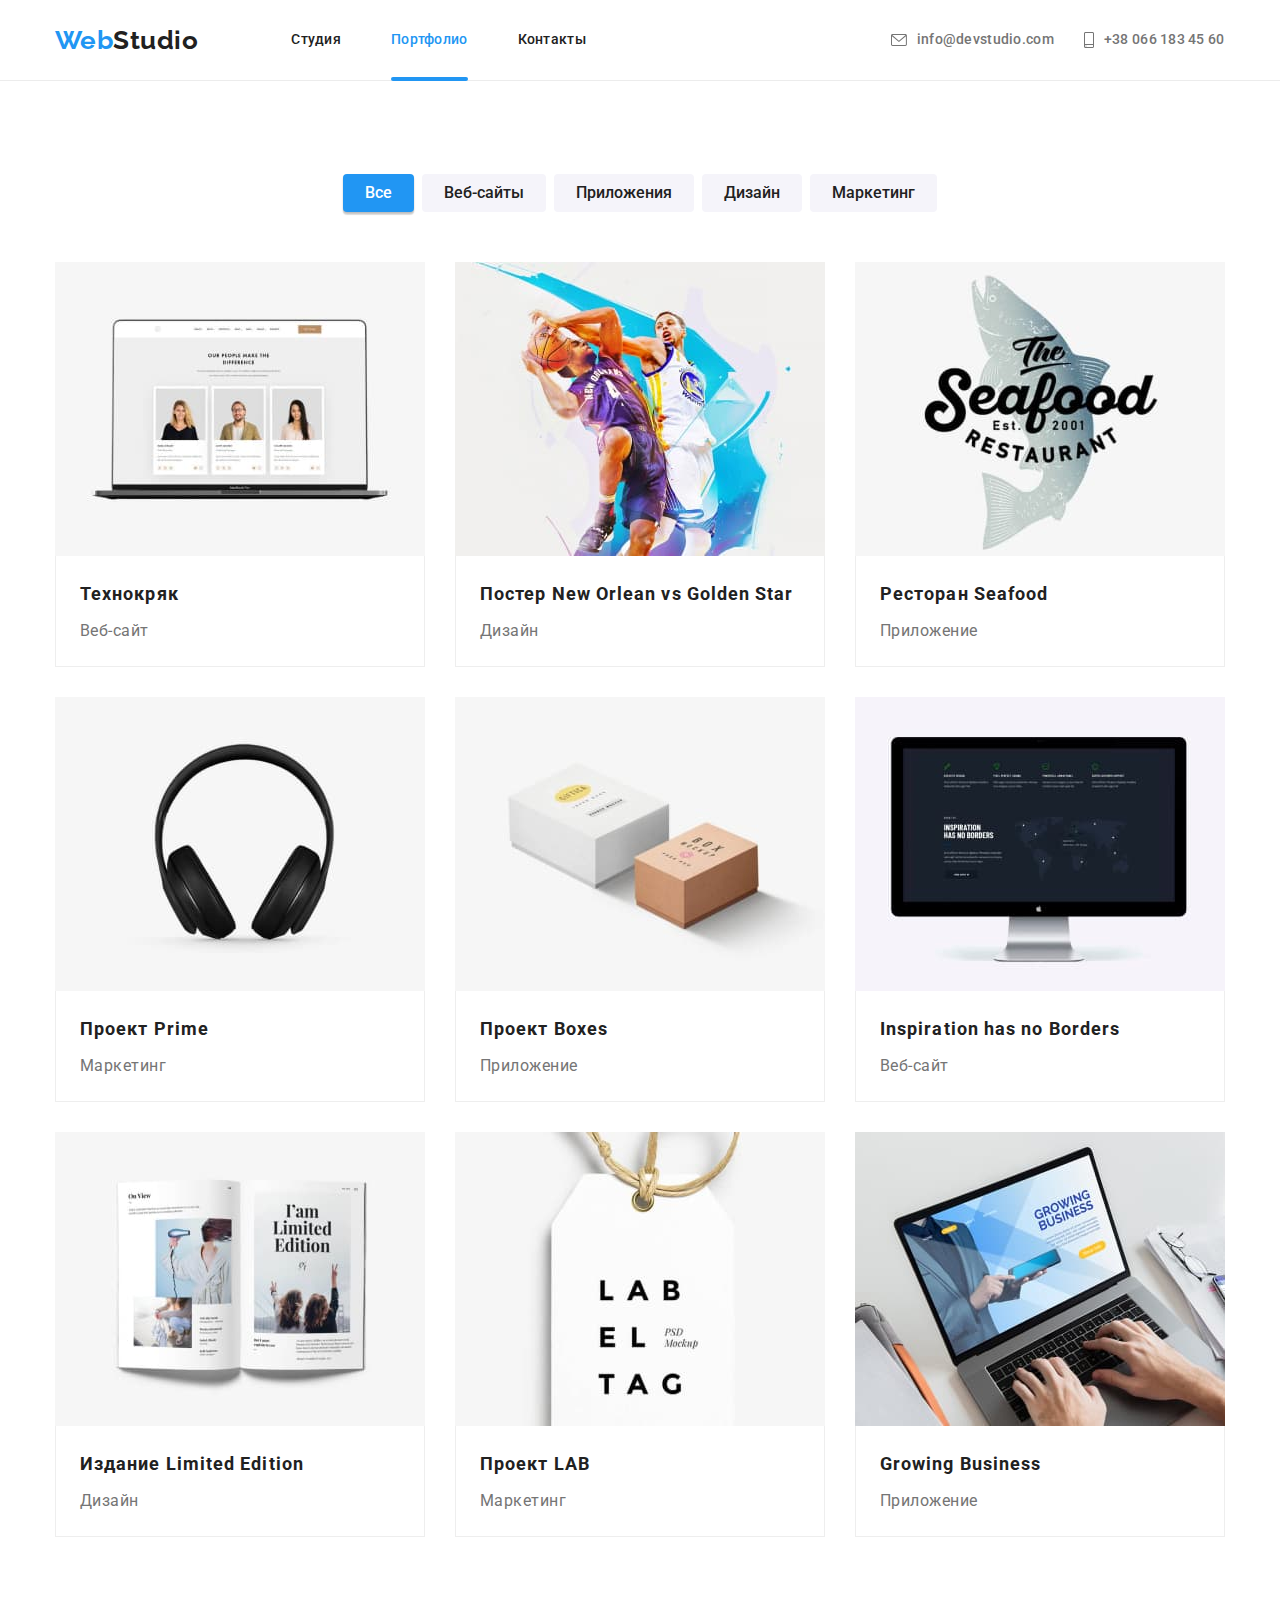
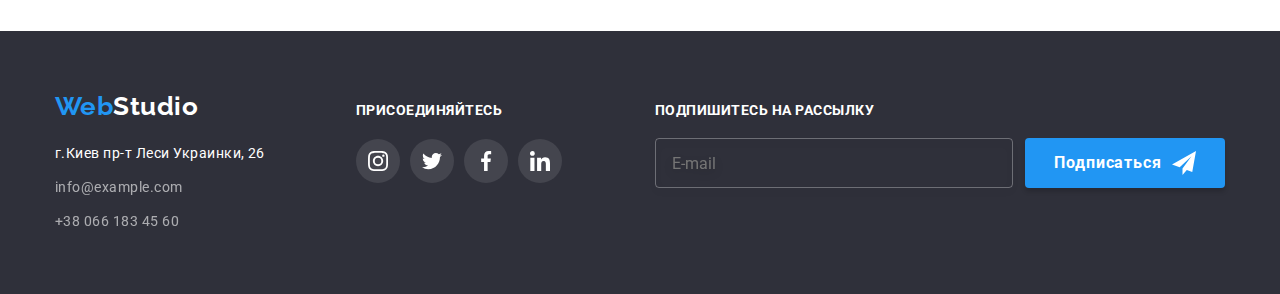
==== commit 59b99ba3: "Ready for Testing" ====
--- a/portfolio.html
+++ b/portfolio.html
@@ -23,41 +23,118 @@
       <div class="container main-header">
         <nav class="site-nav">
           <a href="./index.html" class="logo"><span class="logo--web-color">Web</span>Studio</a>
-          <button type="button" class="menu-button is-open" aria-expanded="false" data-menu-button>
+          <div class="menu-container">
+            <ul class="site-nav__list list">
+              <li class="site-nav__item">
+                <a href="./index.html" class="site-nav__link">Студия</a>
+              </li>
+              <li class="site-nav__item">
+                <a href="./portfolio.html" class="site-nav__link site-nav__link--active"
+                  >Портфолио</a
+                >
+              </li>
+              <li class="site-nav__item">
+                <a href="" class="site-nav__link">Контакты</a>
+              </li>
+            </ul>
+            <ul class="contact-header__list list">
+              <li class="contact-header__item">
+                <a href="mailto:info@devstudio.com" class="contact-header__link"
+                  ><svg class="contact-header__icon" width="16px" height="12px">
+                    <use href="./images/icons.svg#icon-email"></use></svg
+                  >info@devstudio.com</a
+                >
+              </li>
+              <li class="contact-header__item">
+                <a href="tel:+380661834560" class="contact-header__link"
+                  ><svg class="contact-header__icon" width="10px" height="16px">
+                    <use href="./images/icons.svg#icon-phone"></use></svg
+                  >+38 066 183 45 60</a
+                >
+              </li>
+            </ul>
+          </div>
+          <button type="button" class="menu-open-button" aria-expanded="false" data-menu-button>
             <svg width="40px" height="40px" aria-label="Menu Switcher">
-              <use class="icon-close" href="./images/icons.svg#icon-close"></use>
               <use class="icon-menu" href="./images/icons.svg#icon-menu"></use>
             </svg>
           </button>
-
-          <ul class="site-nav__list list">
-            <li class="site-nav__item">
-              <a href="./index.html" class="site-nav__link">Студия</a>
-            </li>
-            <li class="site-nav__item">
-              <a href="./portfolio.html" class="site-nav__link site-nav__link--active">Портфолио</a>
-            </li>
-            <li class="site-nav__item">
-              <a href="" class="site-nav__link">Контакты</a>
-            </li>
-          </ul>
-          <ul class="contact-header__list list">
-            <li class="contact-header__item">
-              <a href="mailto:info@devstudio.com" class="contact-header__link"
-                ><svg class="contact-header__icon" width="16px" height="12px">
-                  <use href="./images/icons.svg#icon-email"></use></svg
-                >info@devstudio.com</a
-              >
-            </li>
-            <li class="contact-header__item">
-              <a href="tel:+380661834560" class="contact-header__link"
-                ><svg class="contact-header__icon" width="10px" height="16px">
-                  <use href="./images/icons.svg#icon-phone"></use></svg
-                >+38 066 183 45 60</a
-              >
-            </li>
-          </ul>
         </nav>
+      </div>
+      <div class="mob-menu is-hidden">
+        <button type="button" class="menu-close-button" aria-expanded="false" data-menu-button>
+          <svg width="40px" height="40px" aria-label="Menu Switcher">
+            <use class="icon-close" href="./images/icons.svg#icon-close"></use>
+          </svg>
+        </button>
+        <div class="container">
+          <div class="mob-menu__top">
+            <ul class="mob-menu-nav__list list">
+              <li class="mob-menu-nav__item">
+                <a href="./index.html" class="mob-menu-nav__link">Студия</a>
+              </li>
+              <li class="mob-menu-nav__item">
+                <a href="./portfolio.html" class="mob-menu-nav__link mob-menu-nav__link--active"
+                  >Портфолио</a
+                >
+              </li>
+              <li class="mob-menu-nav__item">
+                <a href="" class="mob-menu-nav__link">Контакты</a>
+              </li>
+            </ul>
+          </div>
+          <div class="mob-menu__bottom">
+            <ul class="mob-menu__contact-list list">
+              <li class="mob-menu__contact-item">
+                <a href="tel:+380661834560" class="mob-menu__link mob-menu__link--active">
+                  +38 066 183 45 60</a
+                >
+              </li>
+              <li class="mob-menu__contact-item">
+                <a href="mailto:info@devstudio.com" class="mob-menu__link"> info@devstudio.com</a>
+              </li>
+            </ul>
+            <ul class="mob-menu__social-list list">
+              <li class="mob-menu__social-item">
+                <a
+                  class="mob-menu__social-link link"
+                  href="http://instagram.com"
+                  target="_blank"
+                  aria-label="Instagram"
+                  >Instagram</a
+                >
+              </li>
+              <li class="mob-menu__social-item">
+                <a
+                  class="mob-menu__social-link link"
+                  href="http://twitter.com"
+                  target="_blank"
+                  aria-label="Twitter"
+                  >Twitter</a
+                >
+              </li>
+              <li class="mob-menu__social-item">
+                <a
+                  class="mob-menu__social-link link"
+                  href="http://facebook.com"
+                  target="_blank"
+                  aria-label="Facebook"
+                >
+                  Facebook
+                </a>
+              </li>
+              <li class="mob-menu__social-item">
+                <a
+                  class="mob-menu__social-link link"
+                  href="http://linkedin.com"
+                  target="_blank"
+                  aria-label="LinkedIn"
+                  >LinkedIn</a
+                >
+              </li>
+            </ul>
+          </div>
+        </div>
       </div>
     </header>
 
@@ -451,9 +528,9 @@
               <li class="footer__address-item">
                 <a
                   class="footer__address-link footer__address-link--opacity"
-                  href="tel:+380991111111"
+                  href="tel:+380661834560"
                   target="_blank"
-                  >+38 099 111 11 11</a
+                  >+38 066 183 45 60</a
                 >
               </li>
             </ul>
@@ -527,5 +604,6 @@
         </div>
       </div>
     </footer>
+    <script src="./js/mobile-menu.js"></script>
   </body>
 </html>
--- a/css/main.min.css
+++ b/css/main.min.css
@@ -1 +1 @@
-body{color:#757575;font-family:Roboto,sans-serif;letter-spacing:.03em}h1,h2,h3,p{margin:0}img{display:block;max-width:100%;height:auto}.portfolio__project-list,.portfolio__btn-list,.footer__address-list,.footer__social-list,.our-clients__list,.our-team__social-list,.our-team__list,.about-us__list,.features__list,.mob-menu-nav__list,.mob-menu__social-list,.mob-menu__contact-list,.contact-header__list,.site-nav__list{padding:0;margin:0;list-style:none}.portfolio__project-link,.our-clients__link,.our-team__social-link,.mob-menu__social-link{text-decoration:none}.portfolio--visually-hidden,.checkbox,.footer--visually-hidden,.features--visually-hidden{position:absolute;width:1px;height:1px;margin:-1px;border:0;padding:0;white-space:nowrap;-webkit-clip-path:inset(100%);clip-path:inset(100%);clip:rect(0 0 0 0);overflow:hidden}.backdrop{z-index:10;position:fixed;top:0;left:0;width:100%;height:100%;background-color:rgba(0,0,0,.2);opacity:1;-webkit-transition:opacity 350ms cubic-bezier(0.4, 0, 0.2, 1);transition:opacity 350ms cubic-bezier(0.4, 0, 0.2, 1)}.backdrop__is-hidden{opacity:0;pointer-events:none}.backdrop__is-hidden .backdrop__modal{-webkit-transform:translate(-50%, -50%) scale(0.8);transform:translate(-50%, -50%) scale(0.8)}.backdrop__modal{position:absolute;top:50%;left:50%;padding:40px;-webkit-transform:translate(-50%, -50%) scale(1);transform:translate(-50%, -50%) scale(1);-webkit-transition:-webkit-transform 250ms cubic-bezier(0.4, 0, 0.2, 1);transition:-webkit-transform 250ms cubic-bezier(0.4, 0, 0.2, 1);transition:transform 250ms cubic-bezier(0.4, 0, 0.2, 1);transition:transform 250ms cubic-bezier(0.4, 0, 0.2, 1), -webkit-transform 250ms cubic-bezier(0.4, 0, 0.2, 1);width:528px;height:581px;background-color:#fff;-webkit-box-shadow:0px 1px 3px rgba(0,0,0,.12),0px 1px 1px rgba(0,0,0,.14),0px 2px 1px rgba(0,0,0,.2);box-shadow:0px 1px 3px rgba(0,0,0,.12),0px 1px 1px rgba(0,0,0,.14),0px 2px 1px rgba(0,0,0,.2);border-radius:4px}.backdrop__modal-btn-close{display:-webkit-box;display:-ms-flexbox;display:flex;-webkit-box-align:center;-ms-flex-align:center;align-items:center;-webkit-box-pack:center;-ms-flex-pack:center;justify-content:center;position:fixed;top:8px;right:8px;height:30px;width:30px;fill:#000;background:#fff;border:1px solid rgba(0,0,0,.1);border-radius:50%;cursor:pointer;-webkit-transition:fill 250ms cubic-bezier(0.4, 0, 0.2, 1);transition:fill 250ms cubic-bezier(0.4, 0, 0.2, 1)}.backdrop__modal-btn-close:hover,.backdrop__modal-btn-close:focus{fill:#2196f3}.backdrop__text{display:block;text-align:center;margin-bottom:12px;font-size:20px;font-weight:700;line-height:1.17;color:#212121}.container{margin-left:auto;margin-right:auto;padding-left:15px;padding-right:15px}@media screen and (min-width: 480px){.container{width:480px}}@media screen and (min-width: 768px){.container{width:768px}}@media screen and (min-width: 1200px){.container{width:1200px}}.section{padding-top:60px;padding-bottom:60px}@media screen and (min-width: 1200px){.section{padding-top:94px;padding-bottom:94px}}.section-heading{text-align:center;margin:0;margin-bottom:30px;color:#212121;font-size:28px;font-weight:700}@media screen and (min-width: 1200px){.section-heading{font-size:36px;font-weight:700;line-height:1.17;margin-bottom:50px}}.page-header{position:fixed;top:0;left:0;z-index:9;width:100%;background-color:#fff;border-bottom:1px solid #ececec}@media screen and (min-width: 480px){.main-header{width:480px}}@media screen and (min-width: 768px){.main-header{width:768px;display:-webkit-box;display:-ms-flexbox;display:flex;-webkit-box-align:center;-ms-flex-align:center;align-items:center;-webkit-box-pack:justify;-ms-flex-pack:justify;justify-content:space-between}}@media screen and (min-width: 1200px){.main-header{width:1200px}}.site-nav{display:-webkit-box;display:-ms-flexbox;display:flex;-webkit-box-align:center;-ms-flex-align:center;align-items:center;-webkit-box-pack:justify;-ms-flex-pack:justify;justify-content:space-between;min-height:60px}@media screen and (max-width: 767px){.site-nav__list{display:none}}@media screen and (min-width: 768px){.site-nav__list{display:-webkit-box;display:-ms-flexbox;display:flex;-webkit-box-align:center;-ms-flex-align:center;align-items:center;margin-left:88px}}@media screen and (min-width: 1200px){.site-nav__list{margin-left:93px}}.site-nav__link,.contact-header__link{color:#212121;font-weight:500;font-size:14px;line-height:1.14;letter-spacing:.02em;text-decoration:none;display:-webkit-box;display:-ms-flexbox;display:flex;padding-top:32px;padding-bottom:32px;-webkit-box-align:center;-ms-flex-align:center;align-items:center;-webkit-transition:color 250ms cubic-bezier(0.4, 0, 0.2, 1);transition:color 250ms cubic-bezier(0.4, 0, 0.2, 1)}.site-nav__link:hover,.contact-header__link:hover,.site-nav__link:focus,.contact-header__link:focus{color:#2196f3}.site-nav__link--active{display:block;position:relative;color:#2196f3}.site-nav__link--active::after{content:"";display:block;position:absolute;bottom:-1px;width:100%;height:4px;background-color:#2196f3;border-radius:2px}@media screen and (min-width: 768px){.menu-container{display:-webkit-box;display:-ms-flexbox;display:flex}}.contact-header__link{color:#757575}@media screen and (min-width: 768px){.contact-header__link{font-size:12px;padding:0}}@media screen and (min-width: 1200px){.contact-header__link{font-size:14px}}.site-nav__item+.site-nav__item{margin-left:50px}@media screen and (min-width: 768px){.contact-header__item+.contact-header__item{margin-top:10px}}@media screen and (min-width: 1200px){.contact-header__item{margin-top:0px !important}.contact-header__item+.contact-header__item{margin-left:30px}}.contact-header__list{display:none}@media screen and (min-width: 768px){.contact-header__list{display:-webkit-box;display:-ms-flexbox;display:flex;-webkit-box-align:center;-ms-flex-align:center;align-items:center;-ms-flex-wrap:wrap;flex-wrap:wrap;margin-top:21px;margin-bottom:21px;margin-left:84px}}@media screen and (min-width: 1200px){.contact-header__list{display:-webkit-box;display:-ms-flexbox;display:flex;-webkit-box-align:center;-ms-flex-align:center;align-items:center;margin-left:305px}}.contact-header__icon{margin-right:10px;fill:currentColor}.menu-open-button,.menu-close-button{display:block;margin-left:auto;padding:0;border:none;background-color:rgba(0,0,0,0)}@media screen and (min-width: 768px){.menu-open-button,.menu-close-button{display:none}}.menu-open-button .icon-close,.menu-close-button .icon-close{display:none}.menu-open-button.is-open .icon-close,.menu-close-button.is-open .icon-close{display:block}.menu-open-button.is-open .icon-menu,.menu-close-button.is-open .icon-menu{display:none}.mob-menu{position:fixed;top:0;left:0;background-color:#fff;width:100vw;height:100vh;padding-top:10px;padding-bottom:48px}@media screen and (min-width: 768px){.mob-menu{display:none}}.mob-menu__container{display:-webkit-box;display:-ms-flexbox;display:flex;-webkit-box-orient:vertical;-webkit-box-direction:normal;-ms-flex-direction:column;flex-direction:column;-webkit-box-pack:justify;-ms-flex-pack:justify;justify-content:space-between;height:100%}.mob-menu__contact-item+.mob-menu__contact-item{margin-top:32px}.mob-menu__link,.mob-menu__link--active{color:#757575;font-weight:500;font-size:24px;line-height:1.17;letter-spacing:.02em;text-decoration:none;display:-webkit-box;display:-ms-flexbox;display:flex;-webkit-box-align:center;-ms-flex-align:center;align-items:center}.mob-menu__link--active{color:#2196f3;font-size:34px}.mob-menu__social-list{display:-webkit-box;display:-ms-flexbox;display:flex}.mob-menu__social-item+.mob-menu__social-item{margin-left:20px}.mob-menu__social-link{position:relative;display:-webkit-box;display:-ms-flexbox;display:flex;-webkit-box-pack:center;-ms-flex-pack:center;justify-content:center;-webkit-box-align:center;-ms-flex-align:center;align-items:center;color:#2196f3;font-size:18px;font-weight:500;line-height:1.22em;letter-spacing:.02em}.mob-menu__social-link::before{content:"";width:22px;height:0px;top:0;left:0;margin-left:-16px;border:1px solid rgba(33,33,33,.2);-webkit-transform:rotate(90deg);transform:rotate(90deg)}.mob-menu-nav__link{color:#212121;font-weight:500;font-size:40px;line-height:1.17;letter-spacing:.02em;text-decoration:none;display:-webkit-box;display:-ms-flexbox;display:flex;-webkit-box-align:center;-ms-flex-align:center;align-items:center;margin-bottom:32px;-webkit-transition:color 250ms cubic-bezier(0.4, 0, 0.2, 1);transition:color 250ms cubic-bezier(0.4, 0, 0.2, 1)}.mob-menu-nav__link:hover,.mob-menu-nav__link:focus{color:#2196f3}.mob-menu-nav__link--active{color:#2196f3}.logo{color:#212121;font-family:Raleway;font-weight:700;font-size:24px;line-height:1.17;text-decoration:none}@media screen and (min-width: 1200px){.logo{font-size:26px;line-height:1.19}}.logo--web-color{color:#2196f3}.logo__footer{display:block;margin-bottom:20px}.logo--studio-color{color:#fff}.section-hero{margin-top:60px;text-align:center;background-color:#2f303a;max-width:1600px;margin-left:auto;margin-right:auto;height:400px;padding-top:118px;padding-bottom:118px;background-image:-webkit-gradient(linear, left top, right top, from(rgba(47, 48, 58, 0.4)), to(rgba(47, 48, 58, 0.4))),url(../images/hero-bg-mobile.jpg);background-image:linear-gradient(to right, rgba(47, 48, 58, 0.4), rgba(47, 48, 58, 0.4)),url(../images/hero-bg-mobile.jpg);background-repeat:no-repeat;background-position:center;background-size:cover}@media(min-device-pixel-ratio: 2),(-webkit-min-device-pixel-ratio: 2),(min-resolution: 192dpi),(min-resolution: 2dppx){.section-hero{background-image:-webkit-gradient(linear, left top, right top, from(rgba(47, 48, 58, 0.4)), to(rgba(47, 48, 58, 0.4))),url(../images/hero-bg-mobile-2x.jpg);background-image:linear-gradient(to right, rgba(47, 48, 58, 0.4), rgba(47, 48, 58, 0.4)),url(../images/hero-bg-mobile-2x.jpg)}}@media screen and (min-width: 768px){.section-hero{margin-top:80px;background-image:-webkit-gradient(linear, left top, right top, from(rgba(47, 48, 58, 0.4)), to(rgba(47, 48, 58, 0.4))),url(../images/hero-bg-tablet.jpg);background-image:linear-gradient(to right, rgba(47, 48, 58, 0.4), rgba(47, 48, 58, 0.4)),url(../images/hero-bg-tablet.jpg)}}@media screen and (min-width: 768px)and (min-device-pixel-ratio: 2),screen and (min-width: 768px)and (-webkit-min-device-pixel-ratio: 2),screen and (min-width: 768px)and (min-resolution: 192dpi),screen and (min-width: 768px)and (min-resolution: 2dppx){.section-hero{background-image:-webkit-gradient(linear, left top, right top, from(rgba(47, 48, 58, 0.4)), to(rgba(47, 48, 58, 0.4))),url(../images/hero-bg-tablet-2x.jpg);background-image:linear-gradient(to right, rgba(47, 48, 58, 0.4), rgba(47, 48, 58, 0.4)),url(../images/hero-bg-tablet-2x.jpg)}}@media screen and (min-width: 1200px){.section-hero{height:600px;margin-top:81px;padding-top:200px;padding-bottom:200px;background-image:-webkit-gradient(linear, left top, right top, from(rgba(47, 48, 58, 0.4)), to(rgba(47, 48, 58, 0.4))),url(../images/hero-bg-desktop.jpg);background-image:linear-gradient(to right, rgba(47, 48, 58, 0.4), rgba(47, 48, 58, 0.4)),url(../images/hero-bg-desktop.jpg)}}@media screen and (min-width: 1200px)and (min-device-pixel-ratio: 2),screen and (min-width: 1200px)and (-webkit-min-device-pixel-ratio: 2),screen and (min-width: 1200px)and (min-resolution: 192dpi),screen and (min-width: 1200px)and (min-resolution: 2dppx){.section-hero{background-image:-webkit-gradient(linear, left top, right top, from(rgba(47, 48, 58, 0.4)), to(rgba(47, 48, 58, 0.4))),url(../images/hero-bg-desktop-2x.jpg);background-image:linear-gradient(to right, rgba(47, 48, 58, 0.4), rgba(47, 48, 58, 0.4)),url(../images/hero-bg-desktop-2x.jpg)}}.section-heading--hero{color:#fff;font-weight:900;font-size:26px;line-height:1.36;letter-spacing:.06em;text-transform:uppercase;margin-left:auto;margin-right:auto;margin-bottom:30px}@media screen and (min-width: 480px){.section-heading--hero{width:360px}}@media screen and (min-width: 768px){.section-heading--hero{width:360px}}@media screen and (min-width: 1200px){.section-heading--hero{font-size:44px;width:696px}}.button--accent{background-color:#2196f3;color:#fff;cursor:pointer;font-weight:700;font-size:16px;line-height:1.9;-webkit-box-align:center;-ms-flex-align:center;align-items:center;text-align:center;letter-spacing:.06em;border-radius:4px;border:rgba(0,0,0,0);-webkit-box-shadow:0px 4px 4px rgba(0,0,0,.15);box-shadow:0px 4px 4px rgba(0,0,0,.15);padding-top:10px;padding-right:32px;padding-bottom:10px;padding-left:32px;-webkit-transition:background-color 250ms cubic-bezier(0.4, 0, 0.2, 1);transition:background-color 250ms cubic-bezier(0.4, 0, 0.2, 1)}.button--accent:hover{background-color:#188ce8}@media screen and (min-width: 768px){.features__list{display:-webkit-box;display:-ms-flexbox;display:flex;-ms-flex-wrap:wrap;flex-wrap:wrap}}@media screen and (min-width: 768px){.features__item{width:354px}.features__item:nth-child(2n+2){margin-left:30px}}@media screen and (min-width: 1200px){.features__item{width:270px}}.features__item+.features__item{margin-top:30px}@media screen and (min-width: 768px){.features__item+.features__item{margin-top:0px}}@media screen and (min-width: 1200px){.features__item+.features__item{margin-top:0px;margin-left:30px}}.features__icon-container{display:-webkit-box;display:-ms-flexbox;display:flex;-webkit-box-pack:center;-ms-flex-pack:center;justify-content:center;-webkit-box-align:center;-ms-flex-align:center;align-items:center;height:120px;margin-bottom:30px;border-radius:4px;background-color:#f5f4fa}.features__heading{color:#212121;font-weight:700;font-size:14px;line-height:1.14;text-transform:uppercase;margin:0;margin-bottom:10px}@media screen and (max-width: 767px){.features__heading{text-align:center}}.features-text{font-size:14px;line-height:1.71;margin:0}.about-us{display:none}@media screen and (min-width: 480px){.about-us{font-size:26px}}@media screen and (min-width: 1200px){.about-us{padding-top:0px;padding-bottom:94px;display:block}}.about-us__list{display:-webkit-box;display:-ms-flexbox;display:flex;-webkit-box-pack:center;-ms-flex-pack:center;justify-content:center;-webkit-box-align:center;-ms-flex-align:center;align-items:center}.about-us__item+.about-us__item{margin-left:30px}.about-us__card-container{position:relative}.about-us__text-container{position:absolute;bottom:0%;left:0%;width:100%;background-color:rgba(47,48,58,.8)}.about-us__text{display:-webkit-box;display:-ms-flexbox;display:flex;-webkit-box-pack:center;-ms-flex-pack:center;justify-content:center;-webkit-box-align:center;-ms-flex-align:center;align-items:center;height:70px;font-weight:700;font-size:14px;text-transform:uppercase;text-align:center;line-height:1.14;color:#fff}.our-team{background-color:#f5f4fa}@media screen and (min-width: 768px){.our-team__list{display:-webkit-box;display:-ms-flexbox;display:flex;-ms-flex-wrap:wrap;flex-wrap:wrap}}@media screen and (min-width: 1200px){.our-team__list{display:-webkit-box;display:-ms-flexbox;display:flex;-webkit-box-align:center;-ms-flex-align:center;align-items:center;-webkit-box-pack:center;-ms-flex-pack:center;justify-content:center}}.our-team__description-container{padding-top:30px;padding-bottom:30px;padding-right:32px;padding-left:32px}.our-team__item{background-color:#fff;-webkit-box-shadow:0px 1px 3px rgba(0,0,0,.12),0px 1px 1px rgba(0,0,0,.14),0px 2px 1px rgba(0,0,0,.2);box-shadow:0px 1px 3px rgba(0,0,0,.12),0px 1px 1px rgba(0,0,0,.14),0px 2px 1px rgba(0,0,0,.2);border-radius:0px 0px 4px 4px}.our-team__item+.our-team__item{margin-top:30px}@media screen and (min-width: 768px){.our-team__item+.our-team__item{margin-top:0px}}@media screen and (min-width: 1200px){.our-team__item+.our-team__item{margin-top:0px;margin-left:30px}}@media screen and (min-width: 768px){.our-team__item:nth-child(2n+2){margin-left:30px}}@media screen and (min-width: 768px){.our-team__item:nth-child(n+3){margin-top:30px}}@media screen and (min-width: 1200px){.our-team__item:nth-child(n+3){margin-top:0px}}@media screen and (min-width: 480px){.our-team__img{width:450px}}@media screen and (min-width: 768px){.our-team__img{width:354px}}@media screen and (min-width: 1200px){.our-team__img{width:270px}}.our-team__name{font-weight:500;font-size:16px;line-height:1.18;text-align:center;color:#212121;margin-bottom:10px}.our-team__position-name{font-size:16px;line-height:1.18;text-align:center}.our-team__social-list{display:-webkit-box;display:-ms-flexbox;display:flex;-webkit-box-pack:center;-ms-flex-pack:center;justify-content:center;-ms-flex-line-pack:center;align-content:center;margin-top:16px}.our-team__social-link{display:-webkit-box;display:-ms-flexbox;display:flex;-webkit-box-pack:center;-ms-flex-pack:center;justify-content:center;-webkit-box-align:center;-ms-flex-align:center;align-items:center;width:44px;height:44px;fill:#afb1b8;border-radius:50%;-webkit-transition:fill 250ms cubic-bezier(0.4, 0, 0.2, 1),background-color 250ms cubic-bezier(0.4, 0, 0.2, 1);transition:fill 250ms cubic-bezier(0.4, 0, 0.2, 1),background-color 250ms cubic-bezier(0.4, 0, 0.2, 1)}.our-team__social-link:hover,.our-team__social-link:focus{fill:#fff;background-color:#2196f3}.our-team__social-item:not(:last-child){margin-right:10px}@media screen and (min-width: 480px){.our-clients__list{display:-webkit-box;display:-ms-flexbox;display:flex;-ms-flex-wrap:wrap;flex-wrap:wrap}}.our-clients__item{margin-bottom:10px}@media screen and (min-width: 480px){.our-clients__item:nth-child(n+1){margin-bottom:0px}.our-clients__item:nth-child(2n){margin-left:30px}.our-clients__item:nth-child(n+3){margin-top:30px}}@media screen and (min-width: 768px){.our-clients__item:nth-child(n+1){margin-left:0px;margin-top:0px}.our-clients__item:not(:nth-child(3n+3)){margin-right:30px}.our-clients__item:nth-child(-n+3){margin-bottom:30px}}@media screen and (min-width: 1200px){.our-clients__item:nth-child(n+1){margin-right:0px;margin-bottom:0px}.our-clients__item+.our-clients__item{margin-left:30px}}.our-clients__link{display:-webkit-box;display:-ms-flexbox;display:flex;-webkit-box-pack:center;-ms-flex-pack:center;justify-content:center;-webkit-box-align:center;-ms-flex-align:center;align-items:center;height:92px;fill:#afb1b8;border:1px solid #afb1b8;border-radius:4px;-webkit-transition:fill 250ms cubic-bezier(0.4, 0, 0.2, 1),border 250ms cubic-bezier(0.4, 0, 0.2, 1);transition:fill 250ms cubic-bezier(0.4, 0, 0.2, 1),border 250ms cubic-bezier(0.4, 0, 0.2, 1)}.our-clients__link:focus,.our-clients__link:hover{fill:#2196f3;border:1px solid #2196f3}@media screen and (min-width: 480px){.our-clients__link{width:210px}}@media screen and (min-width: 768px){.our-clients__link{width:226px}}@media screen and (min-width: 1200px){.our-clients__link{width:170px}}.footer{background-color:#2f303a;padding-top:60px;padding-bottom:60px}.footer__positioning{text-align:center}@media screen and (min-width: 768px){.footer__positioning{display:-webkit-box;display:-ms-flexbox;display:flex;-ms-flex-wrap:wrap;flex-wrap:wrap;-webkit-box-pack:center;-ms-flex-pack:center;justify-content:center}}@media screen and (min-width: 1200px){.footer__positioning{display:-webkit-box;display:-ms-flexbox;display:flex;-webkit-box-align:baseline;-ms-flex-align:baseline;align-items:baseline;text-align:left;-ms-flex-wrap:nowrap;flex-wrap:nowrap}}.footer__contacts-container{-webkit-box-flex:1;-ms-flex-positive:1;flex-grow:1;margin-bottom:60px}@media screen and (min-width: 768px){.footer__contacts-container{-webkit-box-flex:0;-ms-flex-positive:0;flex-grow:0;margin-right:165px}}@media screen and (min-width: 1200px){.footer__contacts-container{-webkit-box-flex:1;-ms-flex-positive:1;flex-grow:1;margin-bottom:0px;margin-right:70px}}.footer__address-item+.footer__address-item{display:block;margin-top:10px}.footer__address-link{color:#fff;font-style:normal;text-decoration:none;font-size:14px;line-height:1.71;-webkit-transition:color 250ms cubic-bezier(0.4, 0, 0.2, 1);transition:color 250ms cubic-bezier(0.4, 0, 0.2, 1)}.footer__address-link:hover,.footer__address-link:focus{color:#2196f3}.footer__address-link--opacity{opacity:.6}.footer__social-heading{color:#fff;font-weight:700;font-size:14px;line-height:1.14;text-transform:uppercase;margin-bottom:20px}.footer__social-list{display:-webkit-box;display:-ms-flexbox;display:flex;-webkit-box-pack:center;-ms-flex-pack:center;justify-content:center;-ms-flex-line-pack:center;align-content:center}.footer__social-link{display:-webkit-box;display:-ms-flexbox;display:flex;-webkit-box-pack:center;-ms-flex-pack:center;justify-content:center;-webkit-box-align:center;-ms-flex-align:center;align-items:center;width:44px;height:44px;fill:#fff;background-color:rgba(255,255,255,.1019607843);border-radius:50%;-webkit-transition:background-color 250ms cubic-bezier(0.4, 0, 0.2, 1);transition:background-color 250ms cubic-bezier(0.4, 0, 0.2, 1)}.footer__social-link:focus,.footer__social-link:hover{background-color:#2196f3}.footer__social-item:not(:last-child){margin-right:10px}.footer__subscribe-container{margin-top:60px}@media screen and (min-width: 768px){.footer__subscribe-container{display:-webkit-box;display:-ms-flexbox;display:flex;-webkit-box-orient:vertical;-webkit-box-direction:normal;-ms-flex-direction:column;flex-direction:column;margin-top:0px}}@media screen and (min-width: 1200px){.footer__subscribe-container{margin-top:0px;margin-left:93px}}@media screen and (min-width: 768px){.footer__subscribe-form{display:-webkit-box;display:-ms-flexbox;display:flex;-webkit-box-orient:vertical;-webkit-box-direction:normal;-ms-flex-direction:column;flex-direction:column;-webkit-box-align:center;-ms-flex-align:center;align-items:center}}@media screen and (min-width: 1200px){.footer__subscribe-form{-webkit-box-orient:horizontal;-webkit-box-direction:normal;-ms-flex-direction:row;flex-direction:row}}.footer__email-field{background-color:rgba(0,0,0,0);padding:15px 16px;height:50px;border-radius:4px;border:1px solid rgba(255,255,255,.3);-webkit-filter:drop-shadow(0px 4px 4px rgba(0, 0, 0, 0.15));filter:drop-shadow(0px 4px 4px rgba(0, 0, 0, 0.15))}@media screen and (min-width: 480px){.footer__email-field{width:450px}}@media screen and (min-width: 1200px){.footer__email-field{width:358px}}.footer__subscribe-text{display:block;color:#fff;font-weight:700;font-size:14px;line-height:1.17;text-transform:uppercase;margin-bottom:20px}.footer__subscribe-button{background-color:#2196f3;width:200px;height:50px;-webkit-box-shadow:0px 4px 4px rgba(0,0,0,.15);box-shadow:0px 4px 4px rgba(0,0,0,.15);border-radius:4px;border-color:rgba(0,0,0,0);-webkit-transition:background-color 250ms cubic-bezier(0.4, 0, 0.2, 1),-webkit-box-shadow 250ms cubic-bezier(0.4, 0, 0.2, 1);transition:background-color 250ms cubic-bezier(0.4, 0, 0.2, 1),-webkit-box-shadow 250ms cubic-bezier(0.4, 0, 0.2, 1);transition:box-shadow 250ms cubic-bezier(0.4, 0, 0.2, 1),background-color 250ms cubic-bezier(0.4, 0, 0.2, 1);transition:box-shadow 250ms cubic-bezier(0.4, 0, 0.2, 1),background-color 250ms cubic-bezier(0.4, 0, 0.2, 1),-webkit-box-shadow 250ms cubic-bezier(0.4, 0, 0.2, 1);cursor:pointer;margin-top:20px}.footer__subscribe-button:hover,.footer__subscribe-button:focus{background-color:#188ce8}@media screen and (min-width: 1200px){.footer__subscribe-button{margin-left:12px;margin-top:0px}}.footer__button-text{display:-webkit-box;display:-ms-flexbox;display:flex;-webkit-box-pack:center;-ms-flex-pack:center;justify-content:center;-webkit-box-align:center;-ms-flex-align:center;align-items:center;color:#fff;font-weight:700;font-size:16px;letter-spacing:.06em}.footer__subcribe-icon{fill:currentColor;margin-left:10px;line-height:1.9}.contact-form{text-align:center}.contact-form__text{display:block;text-align:left;margin-bottom:4px;color:#757575;font-size:12px;line-height:1.16;letter-spacing:.01em}.contact-form__input-container{position:relative;margin-bottom:10px}.contact-form__input-container:focus-within .contact-form__input-icon{fill:#2196f3}.contact-form__input-field{width:100%;height:40px;padding:12px 42px;position:relative;border:1px solid rgba(33,33,33,.2);border-radius:4px;-webkit-transition:border-color 250ms cubic-bezier(0.4, 0, 0.2, 1);transition:border-color 250ms cubic-bezier(0.4, 0, 0.2, 1)}.contact-form__input-field:focus-within,.contact-form__input-field:hover,.contact-form__input-field:focus{outline:0;border-color:#2196f3}.contact-form__input-field-comment{width:100%;height:120px;padding:12px 16px;resize:none;border:1px solid rgba(33,33,33,.2);border-radius:4px;-webkit-transition:border-color 250ms cubic-bezier(0.4, 0, 0.2, 1);transition:border-color 250ms cubic-bezier(0.4, 0, 0.2, 1);margin-bottom:20px}.contact-form__input-field-comment:focus-within,.contact-form__input-field-comment:hover,.contact-form__input-field-comment:focus{outline:0;border-color:#2196f3}.contact-form__input-icon{position:absolute;left:13px;top:50%;-webkit-transform:translateY(-50%);transform:translateY(-50%);fill:#212121;-webkit-transition:fill 250ms cubic-bezier(0.4, 0, 0.2, 1);transition:fill 250ms cubic-bezier(0.4, 0, 0.2, 1)}.agreement{display:-webkit-box;display:-ms-flexbox;display:flex;-webkit-box-pack:center;-ms-flex-pack:center;justify-content:center;-webkit-box-align:center;-ms-flex-align:center;align-items:center;margin-bottom:30px;cursor:pointer}.checkbox-container{position:relative;display:block;width:16px;height:15px;cursor:pointer}.checkbox:checked+.checkbox__icon--checked{-webkit-transform:scale(1);transform:scale(1);opacity:1}.checkbox:checked~.checkbox__icon--unchecked{border-color:#2196f3}.checkbox:hover~.checkbox__icon--unchecked{border-color:#2196f3}.checkbox:focus~.checkbox__icon--unchecked{border-color:#2196f3}.checkbox__icon--checked{position:absolute;top:0;left:0;width:16px;height:15px;fill:currentColor;-webkit-transform:scale(0.2);transform:scale(0.2);opacity:0;-webkit-transition:opacity 250ms cubic-bezier(0.4, 0, 0.2, 1),-webkit-transform 250ms cubic-bezier(0.4, 0, 0.2, 1);transition:opacity 250ms cubic-bezier(0.4, 0, 0.2, 1),-webkit-transform 250ms cubic-bezier(0.4, 0, 0.2, 1);transition:transform 250ms cubic-bezier(0.4, 0, 0.2, 1),opacity 250ms cubic-bezier(0.4, 0, 0.2, 1);transition:transform 250ms cubic-bezier(0.4, 0, 0.2, 1),opacity 250ms cubic-bezier(0.4, 0, 0.2, 1),-webkit-transform 250ms cubic-bezier(0.4, 0, 0.2, 1)}.checkbox__icon--unchecked{position:absolute;top:0;left:0;display:block;width:16px;height:15px;border:2px solid #212121;border-radius:2px;-webkit-transition:border-color 250ms cubic-bezier(0.4, 0, 0.2, 1);transition:border-color 250ms cubic-bezier(0.4, 0, 0.2, 1)}.agreement__label{line-height:1.71;font-size:14px;color:#757575;margin-left:7px}.agreement__link{color:#2196f3;-webkit-text-decoration-line:underline;text-decoration-line:underline}.contact-form__submit-button{padding-left:56px;padding-right:56px;padding-top:10px;padding-bottom:10px;color:#fff;background-color:#2196f3;font-size:16px;font-weight:700;line-height:1.87;-webkit-box-shadow:0px 4px 4px rgba(0,0,0,.15);box-shadow:0px 4px 4px rgba(0,0,0,.15);border-radius:4px;border-color:rgba(0,0,0,0);cursor:pointer;-webkit-transition:background-color 250ms cubic-bezier(0.4, 0, 0.2, 1),-webkit-box-shadow 250ms cubic-bezier(0.4, 0, 0.2, 1);transition:background-color 250ms cubic-bezier(0.4, 0, 0.2, 1),-webkit-box-shadow 250ms cubic-bezier(0.4, 0, 0.2, 1);transition:box-shadow 250ms cubic-bezier(0.4, 0, 0.2, 1),background-color 250ms cubic-bezier(0.4, 0, 0.2, 1);transition:box-shadow 250ms cubic-bezier(0.4, 0, 0.2, 1),background-color 250ms cubic-bezier(0.4, 0, 0.2, 1),-webkit-box-shadow 250ms cubic-bezier(0.4, 0, 0.2, 1)}.contact-form__submit-button:hover,.contact-form__submit-button:focus{background-color:#188ce8}.portfolio{margin-top:60px}@media screen and (min-width: 768px){.portfolio{margin-top:80px}}.portfolio__btn-list{display:-webkit-box;display:-ms-flexbox;display:flex;margin-bottom:25px;-webkit-box-pack:start;-ms-flex-pack:start;justify-content:flex-start;-ms-flex-wrap:wrap;flex-wrap:wrap}.portfolio__btn-list .portfolio__btn-name{padding-top:6px;padding-right:22px;padding-bottom:6px;padding-left:22px}@media screen and (min-width: 768px){.portfolio__btn-list{margin-bottom:30px;-webkit-box-pack:center;-ms-flex-pack:center;justify-content:center}}@media screen and (min-width: 1200px){.portfolio__btn-list{-webkit-box-pack:center;-ms-flex-pack:center;justify-content:center;-ms-flex-wrap:none;flex-wrap:none;margin-bottom:50px}.portfolio__btn-list .portfolio__btn-name{padding-top:6px;padding-right:22px;padding-bottom:6px;padding-left:22px}}.portfolio__btn-item{margin-right:8px;margin-bottom:15px}@media screen and (min-width: 768px){.portfolio__btn-item{margin-bottom:0px}.portfolio__btn-item:last-child{margin-right:0px}}@media screen and (min-width: 1200px){.portfolio__btn-item{margin-right:0px}.portfolio__btn-item+.portfolio__btn-item{margin-left:8px}}.portfolio__btn-name{background-color:#f5f4fa;color:#212121;border-radius:4px;border:rgba(0,0,0,0);font-weight:500;font-size:16px;line-height:1.6;text-align:center;cursor:pointer;-webkit-transition:background-color 250ms cubic-bezier(0.4, 0, 0.2, 1),color 250ms cubic-bezier(0.4, 0, 0.2, 1),-webkit-box-shadow 250ms cubic-bezier(0.4, 0, 0.2, 1);transition:background-color 250ms cubic-bezier(0.4, 0, 0.2, 1),color 250ms cubic-bezier(0.4, 0, 0.2, 1),-webkit-box-shadow 250ms cubic-bezier(0.4, 0, 0.2, 1);transition:background-color 250ms cubic-bezier(0.4, 0, 0.2, 1),color 250ms cubic-bezier(0.4, 0, 0.2, 1),box-shadow 250ms cubic-bezier(0.4, 0, 0.2, 1);transition:background-color 250ms cubic-bezier(0.4, 0, 0.2, 1),color 250ms cubic-bezier(0.4, 0, 0.2, 1),box-shadow 250ms cubic-bezier(0.4, 0, 0.2, 1),-webkit-box-shadow 250ms cubic-bezier(0.4, 0, 0.2, 1)}.portfolio__btn-name:hover,.portfolio__btn-name:focus,.portfolio__btn-name--active{color:#fff;background-color:#2196f3;-webkit-box-shadow:0px 3px 1px rgba(0,0,0,.1),0px 1px 2px rgba(0,0,0,.08),0px 2px 2px rgba(0,0,0,.12);box-shadow:0px 3px 1px rgba(0,0,0,.1),0px 1px 2px rgba(0,0,0,.08),0px 2px 2px rgba(0,0,0,.12)}.portfolio__project-list{display:-webkit-box;display:-ms-flexbox;display:flex;-ms-flex-wrap:wrap;flex-wrap:wrap}@media screen and (min-width: 480px){.portfolio__project-item{margin-bottom:30px}.portfolio__project-item:last-child{margin-bottom:0px}}@media screen and (min-width: 768px){.portfolio__project-item:nth-child(2n+2){margin-left:30px}}@media screen and (min-width: 1200px){.portfolio__project-item:nth-child(n+1){margin-left:0px;margin-bottom:0px}.portfolio__project-item:nth-child(3n+2){margin-left:30px;margin-right:30px}.portfolio__project-item:nth-child(n+4){margin-top:30px}}.portfolio__project-link{display:block;-webkit-transition:-webkit-box-shadow 250ms cubic-bezier(0.4, 0, 0.2, 1);transition:-webkit-box-shadow 250ms cubic-bezier(0.4, 0, 0.2, 1);transition:box-shadow 250ms cubic-bezier(0.4, 0, 0.2, 1);transition:box-shadow 250ms cubic-bezier(0.4, 0, 0.2, 1), -webkit-box-shadow 250ms cubic-bezier(0.4, 0, 0.2, 1);height:100%}.portfolio__project-link:hover,.portfolio__project-link:focus{-webkit-box-shadow:0px 1px 1px rgba(0,0,0,.12),0px 4px 4px rgba(0,0,0,.06),1px 4px 6px rgba(0,0,0,.16);box-shadow:0px 1px 1px rgba(0,0,0,.12),0px 4px 4px rgba(0,0,0,.06),1px 4px 6px rgba(0,0,0,.16);-webkit-transform:translateY(0%);transform:translateY(0%)}@media screen and (min-width: 768px){.portfolio__project-link{width:354px;display:-webkit-box;display:-ms-flexbox;display:flex;-webkit-box-orient:vertical;-webkit-box-direction:normal;-ms-flex-direction:column;flex-direction:column}}@media screen and (min-width: 1200px){.portfolio__project-link{width:370px}}.portfolio__project-overlay{position:relative;overflow:hidden}@media screen and (min-width: 480px){.portfolio__project-img{width:450px}}@media screen and (min-width: 768px){.portfolio__project-img{width:354px}}@media screen and (min-width: 1200px){.portfolio__project-img{width:370px}}.portfolio__project-text{position:absolute;bottom:0;left:0;width:100%;height:100%;padding-left:24px;padding-right:24px;padding-top:63px;padding-bottom:63px;text-align:left;font-weight:400;font-size:18px;line-height:1.55;background-color:rgba(33,150,243,.9019607843);color:#fff;-webkit-transform:translateY(100%);transform:translateY(100%);-webkit-transition:-webkit-transform 250ms cubic-bezier(0.4, 0, 0.2, 1);transition:-webkit-transform 250ms cubic-bezier(0.4, 0, 0.2, 1);transition:transform 250ms cubic-bezier(0.4, 0, 0.2, 1);transition:transform 250ms cubic-bezier(0.4, 0, 0.2, 1), -webkit-transform 250ms cubic-bezier(0.4, 0, 0.2, 1)}.portfolio__project-link:hover .portfolio__project-text{-webkit-transform:translateY(0);transform:translateY(0)}.portfolio__project-link:focus .portfolio__project-text{-webkit-transform:translateY(0);transform:translateY(0)}.portfolio__project-description{-webkit-box-flex:1;-ms-flex-positive:1;flex-grow:1;padding-top:20px;padding-right:24px;padding-bottom:20px;padding-left:24px;border-bottom:1px solid #eee;border-left:1px solid #eee;border-right:1px solid #eee}.portfolio__project-name{color:#212121;font-weight:700;font-size:18px;line-height:2;letter-spacing:.06em;margin-bottom:4px}.portfolio__project-type{color:#757575;font-size:16px;line-height:1.88}/*# sourceMappingURL=main.min.css.map */+body{color:#757575;font-family:Roboto,sans-serif;letter-spacing:.03em}h1,h2,h3,p{margin:0}img{display:block;max-width:100%;height:auto}.portfolio__project-list,.portfolio__btn-list,.footer__address-list,.footer__social-list,.our-clients__list,.our-team__social-list,.our-team__list,.about-us__list,.features__list,.mob-menu-nav__list,.mob-menu__social-list,.mob-menu__contact-list,.contact-header__list,.site-nav__list{padding:0;margin:0;list-style:none}.portfolio__project-link,.our-clients__link,.our-team__social-link,.mob-menu__social-link{text-decoration:none}.portfolio--visually-hidden,.checkbox,.footer--visually-hidden,.features--visually-hidden{position:absolute;width:1px;height:1px;margin:-1px;border:0;padding:0;white-space:nowrap;-webkit-clip-path:inset(100%);clip-path:inset(100%);clip:rect(0 0 0 0);overflow:hidden}.backdrop{z-index:10;position:fixed;top:0;left:0;width:100%;height:100%;background-color:rgba(0,0,0,.2);opacity:1;-webkit-transition:opacity 350ms cubic-bezier(0.4, 0, 0.2, 1);transition:opacity 350ms cubic-bezier(0.4, 0, 0.2, 1)}.backdrop__is-hidden{opacity:0;pointer-events:none}.backdrop__is-hidden .backdrop__modal{-webkit-transform:translate(-50%, -50%) scale(0.8);transform:translate(-50%, -50%) scale(0.8)}.backdrop__modal{position:absolute;top:50%;left:50%;padding:40px;-webkit-transform:translate(-50%, -50%) scale(1);transform:translate(-50%, -50%) scale(1);-webkit-transition:-webkit-transform 250ms cubic-bezier(0.4, 0, 0.2, 1);transition:-webkit-transform 250ms cubic-bezier(0.4, 0, 0.2, 1);transition:transform 250ms cubic-bezier(0.4, 0, 0.2, 1);transition:transform 250ms cubic-bezier(0.4, 0, 0.2, 1), -webkit-transform 250ms cubic-bezier(0.4, 0, 0.2, 1);width:90%;background-color:#fff;-webkit-box-shadow:0px 1px 3px rgba(0,0,0,.12),0px 1px 1px rgba(0,0,0,.14),0px 2px 1px rgba(0,0,0,.2);box-shadow:0px 1px 3px rgba(0,0,0,.12),0px 1px 1px rgba(0,0,0,.14),0px 2px 1px rgba(0,0,0,.2);border-radius:4px}@media screen and (min-width: 480px){.backdrop__modal{width:450px;height:609px}}@media screen and (min-width: 1200px){.backdrop__modal{width:528px;height:581px}}.backdrop__modal-btn-close{display:-webkit-box;display:-ms-flexbox;display:flex;-webkit-box-align:center;-ms-flex-align:center;align-items:center;-webkit-box-pack:center;-ms-flex-pack:center;justify-content:center;position:fixed;top:8px;right:8px;height:30px;width:30px;fill:#000;background:#fff;border:1px solid rgba(0,0,0,.1);border-radius:50%;cursor:pointer;-webkit-transition:fill 250ms cubic-bezier(0.4, 0, 0.2, 1);transition:fill 250ms cubic-bezier(0.4, 0, 0.2, 1)}.backdrop__modal-btn-close:hover,.backdrop__modal-btn-close:focus{fill:#2196f3}.backdrop__text{display:block;text-align:center;margin-bottom:12px;font-size:20px;font-weight:700;line-height:1.17;color:#212121}.container{margin-left:auto;margin-right:auto;padding-left:15px;padding-right:15px}@media screen and (min-width: 480px){.container{width:480px}}@media screen and (min-width: 768px){.container{width:768px}}@media screen and (min-width: 1200px){.container{width:1200px}}.section{padding-top:60px;padding-bottom:60px}@media screen and (min-width: 1200px){.section{padding-top:94px;padding-bottom:94px}}.section-heading{text-align:center;margin:0;margin-bottom:30px;color:#212121;font-size:28px;font-weight:700}@media screen and (min-width: 1200px){.section-heading{font-size:36px;font-weight:700;line-height:1.17;margin-bottom:50px}}.is-hidden{opacity:0;visibility:hidden;pointer-events:none}.no-scroll{overflow:hidden}.page-header{position:fixed;top:0;left:0;z-index:9;width:100%;background-color:#fff;border-bottom:1px solid #ececec}@media screen and (min-width: 480px){.main-header{width:480px}}@media screen and (min-width: 768px){.main-header{width:768px;display:-webkit-box;display:-ms-flexbox;display:flex;-webkit-box-align:center;-ms-flex-align:center;align-items:center;-webkit-box-pack:justify;-ms-flex-pack:justify;justify-content:space-between}}@media screen and (min-width: 1200px){.main-header{width:1200px}}.site-nav{display:-webkit-box;display:-ms-flexbox;display:flex;-webkit-box-align:center;-ms-flex-align:center;align-items:center;-webkit-box-pack:justify;-ms-flex-pack:justify;justify-content:space-between;min-height:60px}@media screen and (max-width: 767px){.site-nav__list{display:none}}@media screen and (min-width: 768px){.site-nav__list{display:-webkit-box;display:-ms-flexbox;display:flex;-webkit-box-align:center;-ms-flex-align:center;align-items:center;margin-left:88px}}@media screen and (min-width: 1200px){.site-nav__list{margin-left:93px}}.site-nav__link,.contact-header__link{color:#212121;font-weight:500;font-size:14px;line-height:1.14;letter-spacing:.02em;text-decoration:none;display:-webkit-box;display:-ms-flexbox;display:flex;padding-top:32px;padding-bottom:32px;-webkit-box-align:center;-ms-flex-align:center;align-items:center;-webkit-transition:color 250ms cubic-bezier(0.4, 0, 0.2, 1);transition:color 250ms cubic-bezier(0.4, 0, 0.2, 1)}.site-nav__link:hover,.contact-header__link:hover,.site-nav__link:focus,.contact-header__link:focus{color:#2196f3}.site-nav__link--active{display:block;position:relative;color:#2196f3}.site-nav__link--active::after{content:"";display:block;position:absolute;bottom:-1px;width:100%;height:4px;background-color:#2196f3;border-radius:2px}@media screen and (min-width: 768px){.menu-container{display:-webkit-box;display:-ms-flexbox;display:flex}}.contact-header__link{color:#757575}@media screen and (min-width: 768px){.contact-header__link{font-size:12px;padding:0}}@media screen and (min-width: 1200px){.contact-header__link{font-size:14px}}.site-nav__item+.site-nav__item{margin-left:50px}@media screen and (min-width: 768px){.contact-header__item+.contact-header__item{margin-top:10px}}@media screen and (min-width: 1200px){.contact-header__item{margin-top:0px !important}.contact-header__item+.contact-header__item{margin-left:30px}}.contact-header__list{display:none}@media screen and (min-width: 768px){.contact-header__list{display:-webkit-box;display:-ms-flexbox;display:flex;-webkit-box-align:center;-ms-flex-align:center;align-items:center;-ms-flex-wrap:wrap;flex-wrap:wrap;margin-top:21px;margin-bottom:21px;margin-left:84px}}@media screen and (min-width: 1200px){.contact-header__list{display:-webkit-box;display:-ms-flexbox;display:flex;-webkit-box-align:center;-ms-flex-align:center;align-items:center;margin-left:305px}}.contact-header__icon{margin-right:10px;fill:currentColor}.menu-open-button,.menu-close-button{position:fixed;top:10px;right:15px;display:block;margin-left:auto;padding:0;border:none;background-color:rgba(0,0,0,0)}@media screen and (min-width: 768px){.menu-open-button,.menu-close-button{display:none}}.menu-open-button .icon-menu:hover,.menu-open-button .icon-menu:focus,.menu-open-button .icon-close:hover,.menu-open-button .icon-close:focus,.menu-close-button .icon-menu:hover,.menu-close-button .icon-menu:focus,.menu-close-button .icon-close:hover,.menu-close-button .icon-close:focus{fill:#2196f3}.mob-menu{position:fixed;top:0;left:0;z-index:1;background-color:#fff;width:100vw;height:100%;padding-top:48px;padding-bottom:48px}.mob-menu .container{display:-webkit-box;display:-ms-flexbox;display:flex;-webkit-box-orient:vertical;-webkit-box-direction:normal;-ms-flex-direction:column;flex-direction:column;-webkit-box-pack:justify;-ms-flex-pack:justify;justify-content:space-between;height:100%;overflow-y:auto;padding-left:40px;padding-right:40px}@media screen and (min-width: 768px){.mob-menu{display:none}}.mob-menu__contact-item+.mob-menu__contact-item{margin-top:32px}.mob-menu__link,.mob-menu__link--active{color:#757575;font-weight:500;font-size:24px;line-height:1.17;letter-spacing:.02em;text-decoration:none;display:-webkit-box;display:-ms-flexbox;display:flex;-webkit-box-align:center;-ms-flex-align:center;align-items:center}.mob-menu__link--active{color:#2196f3;font-size:29px}@media screen and (min-width: 480px){.mob-menu__link--active{font-size:34px}}.mob-menu__social-list{display:-webkit-box;display:-ms-flexbox;display:flex;-ms-flex-wrap:wrap;flex-wrap:wrap;margin-top:64px}.mob-menu__social-item{padding-right:5px}.mob-menu__social-item+.mob-menu__social-item{padding-left:5px;border-left:1px solid rgba(33,33,33,.2)}.mob-menu__social-item:last-child{padding-right:0px}@media screen and (min-width: 480px){.mob-menu__social-item{padding-right:10px}.mob-menu__social-item+.mob-menu__social-item{padding-left:10px;border-left:1px solid rgba(33,33,33,.2)}.mob-menu__social-item:last-child{padding-right:0px}}.mob-menu__social-link{position:relative;display:-webkit-box;display:-ms-flexbox;display:flex;-webkit-box-pack:center;-ms-flex-pack:center;justify-content:center;-webkit-box-align:center;-ms-flex-align:center;align-items:center;color:#2196f3;font-size:15px;font-weight:500;line-height:1.22em;letter-spacing:.02em}@media screen and (min-width: 480px){.mob-menu__social-link{font-size:18px}}.mob-menu-nav__link{color:#212121;font-weight:500;font-size:40px;line-height:1.17;letter-spacing:.02em;text-decoration:none;display:-webkit-box;display:-ms-flexbox;display:flex;-webkit-box-align:center;-ms-flex-align:center;align-items:center;margin-bottom:32px;-webkit-transition:color 250ms cubic-bezier(0.4, 0, 0.2, 1);transition:color 250ms cubic-bezier(0.4, 0, 0.2, 1)}.mob-menu-nav__link:hover,.mob-menu-nav__link:focus{color:#2196f3}.mob-menu-nav__link--active{color:#2196f3}.logo{color:#212121;font-family:Raleway;font-weight:700;font-size:24px;line-height:1.17;text-decoration:none}@media screen and (min-width: 1200px){.logo{font-size:26px;line-height:1.19}}.logo--web-color{color:#2196f3}.logo__footer{display:block;margin-bottom:20px}.logo--studio-color{color:#fff}.section-hero{margin-top:60px;text-align:center;background-color:#2f303a;max-width:1600px;margin-left:auto;margin-right:auto;height:400px;padding-top:118px;padding-bottom:118px;background-image:-webkit-gradient(linear, left top, right top, from(rgba(47, 48, 58, 0.4)), to(rgba(47, 48, 58, 0.4))),url(../images/hero-bg-mobile.jpg);background-image:linear-gradient(to right, rgba(47, 48, 58, 0.4), rgba(47, 48, 58, 0.4)),url(../images/hero-bg-mobile.jpg);background-repeat:no-repeat;background-position:center;background-size:cover}@media(min-device-pixel-ratio: 2),(-webkit-min-device-pixel-ratio: 2),(min-resolution: 192dpi),(min-resolution: 2dppx){.section-hero{background-image:-webkit-gradient(linear, left top, right top, from(rgba(47, 48, 58, 0.4)), to(rgba(47, 48, 58, 0.4))),url(../images/hero-bg-mobile-2x.jpg);background-image:linear-gradient(to right, rgba(47, 48, 58, 0.4), rgba(47, 48, 58, 0.4)),url(../images/hero-bg-mobile-2x.jpg)}}@media screen and (min-width: 768px){.section-hero{margin-top:80px;background-image:-webkit-gradient(linear, left top, right top, from(rgba(47, 48, 58, 0.4)), to(rgba(47, 48, 58, 0.4))),url(../images/hero-bg-tablet.jpg);background-image:linear-gradient(to right, rgba(47, 48, 58, 0.4), rgba(47, 48, 58, 0.4)),url(../images/hero-bg-tablet.jpg)}}@media screen and (min-width: 768px)and (min-device-pixel-ratio: 2),screen and (min-width: 768px)and (-webkit-min-device-pixel-ratio: 2),screen and (min-width: 768px)and (min-resolution: 192dpi),screen and (min-width: 768px)and (min-resolution: 2dppx){.section-hero{background-image:-webkit-gradient(linear, left top, right top, from(rgba(47, 48, 58, 0.4)), to(rgba(47, 48, 58, 0.4))),url(../images/hero-bg-tablet-2x.jpg);background-image:linear-gradient(to right, rgba(47, 48, 58, 0.4), rgba(47, 48, 58, 0.4)),url(../images/hero-bg-tablet-2x.jpg)}}@media screen and (min-width: 1200px){.section-hero{height:600px;margin-top:81px;padding-top:200px;padding-bottom:200px;background-image:-webkit-gradient(linear, left top, right top, from(rgba(47, 48, 58, 0.4)), to(rgba(47, 48, 58, 0.4))),url(../images/hero-bg-desktop.jpg);background-image:linear-gradient(to right, rgba(47, 48, 58, 0.4), rgba(47, 48, 58, 0.4)),url(../images/hero-bg-desktop.jpg)}}@media screen and (min-width: 1200px)and (min-device-pixel-ratio: 2),screen and (min-width: 1200px)and (-webkit-min-device-pixel-ratio: 2),screen and (min-width: 1200px)and (min-resolution: 192dpi),screen and (min-width: 1200px)and (min-resolution: 2dppx){.section-hero{background-image:-webkit-gradient(linear, left top, right top, from(rgba(47, 48, 58, 0.4)), to(rgba(47, 48, 58, 0.4))),url(../images/hero-bg-desktop-2x.jpg);background-image:linear-gradient(to right, rgba(47, 48, 58, 0.4), rgba(47, 48, 58, 0.4)),url(../images/hero-bg-desktop-2x.jpg)}}.section-heading--hero{color:#fff;font-weight:900;font-size:26px;line-height:1.36;letter-spacing:.06em;text-transform:uppercase;margin-left:auto;margin-right:auto;margin-bottom:30px}@media screen and (min-width: 480px){.section-heading--hero{width:360px}}@media screen and (min-width: 768px){.section-heading--hero{width:360px}}@media screen and (min-width: 1200px){.section-heading--hero{font-size:44px;width:696px}}.button--accent{background-color:#2196f3;color:#fff;cursor:pointer;font-weight:700;font-size:16px;line-height:1.9;-webkit-box-align:center;-ms-flex-align:center;align-items:center;text-align:center;letter-spacing:.06em;border-radius:4px;border:rgba(0,0,0,0);-webkit-box-shadow:0px 4px 4px rgba(0,0,0,.15);box-shadow:0px 4px 4px rgba(0,0,0,.15);padding-top:10px;padding-right:32px;padding-bottom:10px;padding-left:32px;-webkit-transition:background-color 250ms cubic-bezier(0.4, 0, 0.2, 1);transition:background-color 250ms cubic-bezier(0.4, 0, 0.2, 1)}.button--accent:hover{background-color:#188ce8}@media screen and (min-width: 768px){.features__list{display:-webkit-box;display:-ms-flexbox;display:flex;-ms-flex-wrap:wrap;flex-wrap:wrap}}@media screen and (min-width: 768px){.features__item{width:354px}.features__item:nth-child(2n+2){margin-left:30px}}@media screen and (min-width: 1200px){.features__item{width:270px}}.features__item+.features__item{margin-top:30px}@media screen and (min-width: 768px){.features__item+.features__item{margin-top:0px}}@media screen and (min-width: 1200px){.features__item+.features__item{margin-top:0px;margin-left:30px}}.features__icon-container{display:-webkit-box;display:-ms-flexbox;display:flex;-webkit-box-pack:center;-ms-flex-pack:center;justify-content:center;-webkit-box-align:center;-ms-flex-align:center;align-items:center;height:120px;margin-bottom:30px;border-radius:4px;background-color:#f5f4fa}.features__heading{color:#212121;font-weight:700;font-size:14px;line-height:1.14;text-transform:uppercase;margin:0;margin-bottom:10px}@media screen and (max-width: 767px){.features__heading{text-align:center}}.features-text{font-size:14px;line-height:1.71;margin:0}.about-us{display:none}@media screen and (min-width: 480px){.about-us{font-size:26px}}@media screen and (min-width: 1200px){.about-us{padding-top:0px;padding-bottom:94px;display:block}}.about-us__list{display:-webkit-box;display:-ms-flexbox;display:flex;-webkit-box-pack:center;-ms-flex-pack:center;justify-content:center;-webkit-box-align:center;-ms-flex-align:center;align-items:center}.about-us__item+.about-us__item{margin-left:30px}.about-us__card-container{position:relative}.about-us__text-container{position:absolute;bottom:0%;left:0%;width:100%;background-color:rgba(47,48,58,.8)}.about-us__text{display:-webkit-box;display:-ms-flexbox;display:flex;-webkit-box-pack:center;-ms-flex-pack:center;justify-content:center;-webkit-box-align:center;-ms-flex-align:center;align-items:center;height:70px;font-weight:700;font-size:14px;text-transform:uppercase;text-align:center;line-height:1.14;color:#fff}.our-team{background-color:#f5f4fa}@media screen and (min-width: 768px){.our-team__list{display:-webkit-box;display:-ms-flexbox;display:flex;-ms-flex-wrap:wrap;flex-wrap:wrap}}@media screen and (min-width: 1200px){.our-team__list{display:-webkit-box;display:-ms-flexbox;display:flex;-webkit-box-align:center;-ms-flex-align:center;align-items:center;-webkit-box-pack:center;-ms-flex-pack:center;justify-content:center}}.our-team__description-container{padding-top:30px;padding-bottom:30px;padding-right:32px;padding-left:32px}.our-team__item{background-color:#fff;-webkit-box-shadow:0px 1px 3px rgba(0,0,0,.12),0px 1px 1px rgba(0,0,0,.14),0px 2px 1px rgba(0,0,0,.2);box-shadow:0px 1px 3px rgba(0,0,0,.12),0px 1px 1px rgba(0,0,0,.14),0px 2px 1px rgba(0,0,0,.2);border-radius:0px 0px 4px 4px}.our-team__item+.our-team__item{margin-top:30px}@media screen and (min-width: 768px){.our-team__item+.our-team__item{margin-top:0px}}@media screen and (min-width: 1200px){.our-team__item+.our-team__item{margin-top:0px;margin-left:30px}}@media screen and (min-width: 768px){.our-team__item:nth-child(2n+2){margin-left:30px}}@media screen and (min-width: 768px){.our-team__item:nth-child(n+3){margin-top:30px}}@media screen and (min-width: 1200px){.our-team__item:nth-child(n+3){margin-top:0px}}@media screen and (min-width: 480px){.our-team__img{width:450px}}@media screen and (min-width: 768px){.our-team__img{width:354px}}@media screen and (min-width: 1200px){.our-team__img{width:270px}}.our-team__name{font-weight:500;font-size:16px;line-height:1.18;text-align:center;color:#212121;margin-bottom:10px}.our-team__position-name{font-size:16px;line-height:1.18;text-align:center}.our-team__social-list{display:-webkit-box;display:-ms-flexbox;display:flex;-webkit-box-pack:center;-ms-flex-pack:center;justify-content:center;-ms-flex-line-pack:center;align-content:center;margin-top:16px}.our-team__social-link{display:-webkit-box;display:-ms-flexbox;display:flex;-webkit-box-pack:center;-ms-flex-pack:center;justify-content:center;-webkit-box-align:center;-ms-flex-align:center;align-items:center;width:44px;height:44px;fill:#afb1b8;border-radius:50%;-webkit-transition:fill 250ms cubic-bezier(0.4, 0, 0.2, 1),background-color 250ms cubic-bezier(0.4, 0, 0.2, 1);transition:fill 250ms cubic-bezier(0.4, 0, 0.2, 1),background-color 250ms cubic-bezier(0.4, 0, 0.2, 1)}.our-team__social-link:hover,.our-team__social-link:focus{fill:#fff;background-color:#2196f3}.our-team__social-item:not(:last-child){margin-right:10px}@media screen and (min-width: 480px){.our-clients__list{display:-webkit-box;display:-ms-flexbox;display:flex;-ms-flex-wrap:wrap;flex-wrap:wrap}}.our-clients__item{margin-bottom:10px}@media screen and (min-width: 480px){.our-clients__item:nth-child(n+1){margin-bottom:0px}.our-clients__item:nth-child(2n){margin-left:30px}.our-clients__item:nth-child(n+3){margin-top:30px}}@media screen and (min-width: 768px){.our-clients__item:nth-child(n+1){margin-left:0px;margin-top:0px}.our-clients__item:not(:nth-child(3n+3)){margin-right:30px}.our-clients__item:nth-child(-n+3){margin-bottom:30px}}@media screen and (min-width: 1200px){.our-clients__item:nth-child(n+1){margin-right:0px;margin-bottom:0px}.our-clients__item+.our-clients__item{margin-left:30px}}.our-clients__link{display:-webkit-box;display:-ms-flexbox;display:flex;-webkit-box-pack:center;-ms-flex-pack:center;justify-content:center;-webkit-box-align:center;-ms-flex-align:center;align-items:center;height:92px;fill:#afb1b8;border:1px solid #afb1b8;border-radius:4px;-webkit-transition:fill 250ms cubic-bezier(0.4, 0, 0.2, 1),border 250ms cubic-bezier(0.4, 0, 0.2, 1);transition:fill 250ms cubic-bezier(0.4, 0, 0.2, 1),border 250ms cubic-bezier(0.4, 0, 0.2, 1)}.our-clients__link:focus,.our-clients__link:hover{fill:#2196f3;border:1px solid #2196f3}@media screen and (min-width: 480px){.our-clients__link{width:210px}}@media screen and (min-width: 768px){.our-clients__link{width:226px}}@media screen and (min-width: 1200px){.our-clients__link{width:170px}}.footer{background-color:#2f303a;padding-top:60px;padding-bottom:60px}.footer__positioning{text-align:center}@media screen and (min-width: 768px){.footer__positioning{display:-webkit-box;display:-ms-flexbox;display:flex;-ms-flex-wrap:wrap;flex-wrap:wrap;-webkit-box-pack:center;-ms-flex-pack:center;justify-content:center}}@media screen and (min-width: 1200px){.footer__positioning{display:-webkit-box;display:-ms-flexbox;display:flex;-webkit-box-align:baseline;-ms-flex-align:baseline;align-items:baseline;text-align:left;-ms-flex-wrap:nowrap;flex-wrap:nowrap}}.footer__contacts-container{-webkit-box-flex:1;-ms-flex-positive:1;flex-grow:1;margin-bottom:60px}@media screen and (min-width: 768px){.footer__contacts-container{-webkit-box-flex:0;-ms-flex-positive:0;flex-grow:0;margin-right:165px}}@media screen and (min-width: 1200px){.footer__contacts-container{-webkit-box-flex:1;-ms-flex-positive:1;flex-grow:1;margin-bottom:0px;margin-right:70px}}.footer__address-item+.footer__address-item{display:block;margin-top:10px}.footer__address-link{color:#fff;font-style:normal;text-decoration:none;font-size:14px;line-height:1.71;-webkit-transition:color 250ms cubic-bezier(0.4, 0, 0.2, 1);transition:color 250ms cubic-bezier(0.4, 0, 0.2, 1)}.footer__address-link:hover,.footer__address-link:focus{color:#2196f3}.footer__address-link--opacity{opacity:.6}.footer__social-heading{color:#fff;font-weight:700;font-size:14px;line-height:1.14;text-transform:uppercase;margin-bottom:20px}.footer__social-list{display:-webkit-box;display:-ms-flexbox;display:flex;-webkit-box-pack:center;-ms-flex-pack:center;justify-content:center;-ms-flex-line-pack:center;align-content:center}.footer__social-link{display:-webkit-box;display:-ms-flexbox;display:flex;-webkit-box-pack:center;-ms-flex-pack:center;justify-content:center;-webkit-box-align:center;-ms-flex-align:center;align-items:center;width:44px;height:44px;fill:#fff;background-color:rgba(255,255,255,.1019607843);border-radius:50%;-webkit-transition:background-color 250ms cubic-bezier(0.4, 0, 0.2, 1);transition:background-color 250ms cubic-bezier(0.4, 0, 0.2, 1)}.footer__social-link:focus,.footer__social-link:hover{background-color:#2196f3}.footer__social-item:not(:last-child){margin-right:10px}.footer__subscribe-container{margin-top:60px}@media screen and (min-width: 768px){.footer__subscribe-container{display:-webkit-box;display:-ms-flexbox;display:flex;-webkit-box-orient:vertical;-webkit-box-direction:normal;-ms-flex-direction:column;flex-direction:column;margin-top:0px}}@media screen and (min-width: 1200px){.footer__subscribe-container{margin-top:0px;margin-left:93px}}@media screen and (min-width: 768px){.footer__subscribe-form{display:-webkit-box;display:-ms-flexbox;display:flex;-webkit-box-orient:vertical;-webkit-box-direction:normal;-ms-flex-direction:column;flex-direction:column;-webkit-box-align:center;-ms-flex-align:center;align-items:center}}@media screen and (min-width: 1200px){.footer__subscribe-form{-webkit-box-orient:horizontal;-webkit-box-direction:normal;-ms-flex-direction:row;flex-direction:row}}.footer__email-field{background-color:rgba(0,0,0,0);padding:15px 16px;height:50px;border-radius:4px;border:1px solid rgba(255,255,255,.3);-webkit-filter:drop-shadow(0px 4px 4px rgba(0, 0, 0, 0.15));filter:drop-shadow(0px 4px 4px rgba(0, 0, 0, 0.15))}@media screen and (min-width: 480px){.footer__email-field{width:450px}}@media screen and (min-width: 1200px){.footer__email-field{width:358px}}.footer__subscribe-text{display:block;color:#fff;font-weight:700;font-size:14px;line-height:1.17;text-transform:uppercase;margin-bottom:20px}.footer__subscribe-button{background-color:#2196f3;width:200px;height:50px;-webkit-box-shadow:0px 4px 4px rgba(0,0,0,.15);box-shadow:0px 4px 4px rgba(0,0,0,.15);border-radius:4px;border-color:rgba(0,0,0,0);-webkit-transition:background-color 250ms cubic-bezier(0.4, 0, 0.2, 1),-webkit-box-shadow 250ms cubic-bezier(0.4, 0, 0.2, 1);transition:background-color 250ms cubic-bezier(0.4, 0, 0.2, 1),-webkit-box-shadow 250ms cubic-bezier(0.4, 0, 0.2, 1);transition:box-shadow 250ms cubic-bezier(0.4, 0, 0.2, 1),background-color 250ms cubic-bezier(0.4, 0, 0.2, 1);transition:box-shadow 250ms cubic-bezier(0.4, 0, 0.2, 1),background-color 250ms cubic-bezier(0.4, 0, 0.2, 1),-webkit-box-shadow 250ms cubic-bezier(0.4, 0, 0.2, 1);cursor:pointer;margin-top:20px}.footer__subscribe-button:hover,.footer__subscribe-button:focus{background-color:#188ce8}@media screen and (min-width: 1200px){.footer__subscribe-button{margin-left:12px;margin-top:0px}}.footer__button-text{display:-webkit-box;display:-ms-flexbox;display:flex;-webkit-box-pack:center;-ms-flex-pack:center;justify-content:center;-webkit-box-align:center;-ms-flex-align:center;align-items:center;color:#fff;font-weight:700;font-size:16px;letter-spacing:.06em}.footer__subcribe-icon{fill:currentColor;margin-left:10px;line-height:1.9}.contact-form{text-align:center}.contact-form__text{display:block;text-align:left;margin-bottom:4px;color:#757575;font-size:12px;line-height:1.16;letter-spacing:.01em}.contact-form__input-container{position:relative;margin-bottom:10px}.contact-form__input-container:focus-within .contact-form__input-icon{fill:#2196f3}.contact-form__input-field{width:100%;height:40px;padding:12px 42px;position:relative;border:1px solid rgba(33,33,33,.2);border-radius:4px;-webkit-transition:border-color 250ms cubic-bezier(0.4, 0, 0.2, 1);transition:border-color 250ms cubic-bezier(0.4, 0, 0.2, 1)}.contact-form__input-field:focus-within,.contact-form__input-field:hover,.contact-form__input-field:focus{outline:0;border-color:#2196f3}.contact-form__input-field-comment{width:100%;height:120px;padding:12px 16px;resize:none;border:1px solid rgba(33,33,33,.2);border-radius:4px;-webkit-transition:border-color 250ms cubic-bezier(0.4, 0, 0.2, 1);transition:border-color 250ms cubic-bezier(0.4, 0, 0.2, 1);margin-bottom:20px}.contact-form__input-field-comment:focus-within,.contact-form__input-field-comment:hover,.contact-form__input-field-comment:focus{outline:0;border-color:#2196f3}.contact-form__input-icon{position:absolute;left:13px;top:50%;-webkit-transform:translateY(-50%);transform:translateY(-50%);fill:#212121;-webkit-transition:fill 250ms cubic-bezier(0.4, 0, 0.2, 1);transition:fill 250ms cubic-bezier(0.4, 0, 0.2, 1)}.agreement{display:-webkit-box;display:-ms-flexbox;display:flex;margin-bottom:30px;cursor:pointer}@media screen and (min-width: 480px){.agreement{-webkit-box-align:center;-ms-flex-align:center;align-items:center}}@media screen and (min-width: 768px){.agreement{-webkit-box-align:unset;-ms-flex-align:unset;align-items:unset}}.checkbox-container{position:relative;display:block;width:16px;height:15px;cursor:pointer}@media screen and (min-width: 768px){.checkbox-container{margin:4px}}.checkbox:checked+.checkbox__icon--checked{-webkit-transform:scale(1);transform:scale(1);opacity:1}.checkbox:checked~.checkbox__icon--unchecked{border-color:#2196f3}.checkbox:hover~.checkbox__icon--unchecked{border-color:#2196f3}.checkbox:focus~.checkbox__icon--unchecked{border-color:#2196f3}.checkbox__icon--checked{position:absolute;top:0;left:0;width:16px;height:15px;fill:currentColor;-webkit-transform:scale(0.2);transform:scale(0.2);opacity:0;-webkit-transition:opacity 250ms cubic-bezier(0.4, 0, 0.2, 1),-webkit-transform 250ms cubic-bezier(0.4, 0, 0.2, 1);transition:opacity 250ms cubic-bezier(0.4, 0, 0.2, 1),-webkit-transform 250ms cubic-bezier(0.4, 0, 0.2, 1);transition:transform 250ms cubic-bezier(0.4, 0, 0.2, 1),opacity 250ms cubic-bezier(0.4, 0, 0.2, 1);transition:transform 250ms cubic-bezier(0.4, 0, 0.2, 1),opacity 250ms cubic-bezier(0.4, 0, 0.2, 1),-webkit-transform 250ms cubic-bezier(0.4, 0, 0.2, 1)}.checkbox__icon--unchecked{position:absolute;top:0;left:0;display:block;width:16px;height:15px;border:2px solid #212121;border-radius:2px;-webkit-transition:border-color 250ms cubic-bezier(0.4, 0, 0.2, 1);transition:border-color 250ms cubic-bezier(0.4, 0, 0.2, 1)}.agreement__label{line-height:1.16;font-size:12px;color:#757575;margin-left:5px;text-align:center}@media screen and (min-width: 480px){.agreement__label{margin-left:3px}}@media screen and (min-width: 768px){.agreement__label{font-size:14px;line-height:1.71}}.agreement__link{color:#2196f3;-webkit-text-decoration-line:underline;text-decoration-line:underline}.contact-form__submit-button{padding-left:56px;padding-right:56px;padding-top:10px;padding-bottom:10px;color:#fff;background-color:#2196f3;font-size:16px;font-weight:700;line-height:1.87;-webkit-box-shadow:0px 4px 4px rgba(0,0,0,.15);box-shadow:0px 4px 4px rgba(0,0,0,.15);border-radius:4px;border-color:rgba(0,0,0,0);cursor:pointer;-webkit-transition:background-color 250ms cubic-bezier(0.4, 0, 0.2, 1),-webkit-box-shadow 250ms cubic-bezier(0.4, 0, 0.2, 1);transition:background-color 250ms cubic-bezier(0.4, 0, 0.2, 1),-webkit-box-shadow 250ms cubic-bezier(0.4, 0, 0.2, 1);transition:box-shadow 250ms cubic-bezier(0.4, 0, 0.2, 1),background-color 250ms cubic-bezier(0.4, 0, 0.2, 1);transition:box-shadow 250ms cubic-bezier(0.4, 0, 0.2, 1),background-color 250ms cubic-bezier(0.4, 0, 0.2, 1),-webkit-box-shadow 250ms cubic-bezier(0.4, 0, 0.2, 1)}.contact-form__submit-button:hover,.contact-form__submit-button:focus{background-color:#188ce8}.portfolio{margin-top:60px}@media screen and (min-width: 768px){.portfolio{margin-top:80px}}.portfolio__btn-list{display:-webkit-box;display:-ms-flexbox;display:flex;margin-bottom:25px;-webkit-box-pack:start;-ms-flex-pack:start;justify-content:flex-start;-ms-flex-wrap:wrap;flex-wrap:wrap}.portfolio__btn-list .portfolio__btn-name{padding-top:6px;padding-right:22px;padding-bottom:6px;padding-left:22px}@media screen and (min-width: 768px){.portfolio__btn-list{margin-bottom:30px;-webkit-box-pack:center;-ms-flex-pack:center;justify-content:center}}@media screen and (min-width: 1200px){.portfolio__btn-list{-webkit-box-pack:center;-ms-flex-pack:center;justify-content:center;-ms-flex-wrap:none;flex-wrap:none;margin-bottom:50px}.portfolio__btn-list .portfolio__btn-name{padding-top:6px;padding-right:22px;padding-bottom:6px;padding-left:22px}}.portfolio__btn-item{margin-right:8px;margin-bottom:15px}@media screen and (min-width: 768px){.portfolio__btn-item{margin-bottom:0px}.portfolio__btn-item:last-child{margin-right:0px}}@media screen and (min-width: 1200px){.portfolio__btn-item{margin-right:0px}.portfolio__btn-item+.portfolio__btn-item{margin-left:8px}}.portfolio__btn-name{background-color:#f5f4fa;color:#212121;border-radius:4px;border:rgba(0,0,0,0);font-weight:500;font-size:16px;line-height:1.6;text-align:center;cursor:pointer;-webkit-transition:background-color 250ms cubic-bezier(0.4, 0, 0.2, 1),color 250ms cubic-bezier(0.4, 0, 0.2, 1),-webkit-box-shadow 250ms cubic-bezier(0.4, 0, 0.2, 1);transition:background-color 250ms cubic-bezier(0.4, 0, 0.2, 1),color 250ms cubic-bezier(0.4, 0, 0.2, 1),-webkit-box-shadow 250ms cubic-bezier(0.4, 0, 0.2, 1);transition:background-color 250ms cubic-bezier(0.4, 0, 0.2, 1),color 250ms cubic-bezier(0.4, 0, 0.2, 1),box-shadow 250ms cubic-bezier(0.4, 0, 0.2, 1);transition:background-color 250ms cubic-bezier(0.4, 0, 0.2, 1),color 250ms cubic-bezier(0.4, 0, 0.2, 1),box-shadow 250ms cubic-bezier(0.4, 0, 0.2, 1),-webkit-box-shadow 250ms cubic-bezier(0.4, 0, 0.2, 1)}.portfolio__btn-name:hover,.portfolio__btn-name:focus,.portfolio__btn-name--active{color:#fff;background-color:#2196f3;-webkit-box-shadow:0px 3px 1px rgba(0,0,0,.1),0px 1px 2px rgba(0,0,0,.08),0px 2px 2px rgba(0,0,0,.12);box-shadow:0px 3px 1px rgba(0,0,0,.1),0px 1px 2px rgba(0,0,0,.08),0px 2px 2px rgba(0,0,0,.12)}.portfolio__project-list{display:-webkit-box;display:-ms-flexbox;display:flex;-ms-flex-wrap:wrap;flex-wrap:wrap}.portfolio__project-item{margin-bottom:30px}.portfolio__project-item:last-child{margin-bottom:0px}@media screen and (min-width: 480px){.portfolio__project-item{margin-bottom:30px}.portfolio__project-item:last-child{margin-bottom:0px}}@media screen and (min-width: 768px){.portfolio__project-item:nth-child(2n+2){margin-left:30px}}@media screen and (min-width: 1200px){.portfolio__project-item:nth-child(n+1){margin-left:0px;margin-bottom:0px}.portfolio__project-item:nth-child(3n+2){margin-left:30px;margin-right:30px}.portfolio__project-item:nth-child(n+4){margin-top:30px}}.portfolio__project-link{display:block;-webkit-transition:-webkit-box-shadow 250ms cubic-bezier(0.4, 0, 0.2, 1);transition:-webkit-box-shadow 250ms cubic-bezier(0.4, 0, 0.2, 1);transition:box-shadow 250ms cubic-bezier(0.4, 0, 0.2, 1);transition:box-shadow 250ms cubic-bezier(0.4, 0, 0.2, 1), -webkit-box-shadow 250ms cubic-bezier(0.4, 0, 0.2, 1);height:100%}.portfolio__project-link:hover,.portfolio__project-link:focus{-webkit-box-shadow:0px 1px 1px rgba(0,0,0,.12),0px 4px 4px rgba(0,0,0,.06),1px 4px 6px rgba(0,0,0,.16);box-shadow:0px 1px 1px rgba(0,0,0,.12),0px 4px 4px rgba(0,0,0,.06),1px 4px 6px rgba(0,0,0,.16);-webkit-transform:translateY(0%);transform:translateY(0%)}@media screen and (min-width: 768px){.portfolio__project-link{width:354px;display:-webkit-box;display:-ms-flexbox;display:flex;-webkit-box-orient:vertical;-webkit-box-direction:normal;-ms-flex-direction:column;flex-direction:column}}@media screen and (min-width: 1200px){.portfolio__project-link{width:370px}}.portfolio__project-overlay{position:relative;overflow:hidden}@media screen and (min-width: 480px){.portfolio__project-img{width:450px}}@media screen and (min-width: 768px){.portfolio__project-img{width:354px}}@media screen and (min-width: 1200px){.portfolio__project-img{width:370px}}.portfolio__project-text{position:absolute;bottom:0;left:0;width:100%;height:100%;padding-left:24px;padding-right:24px;padding-top:63px;padding-bottom:63px;text-align:left;font-weight:400;font-size:18px;line-height:1.55;background-color:rgba(33,150,243,.9019607843);color:#fff;-webkit-transform:translateY(100%);transform:translateY(100%);-webkit-transition:-webkit-transform 250ms cubic-bezier(0.4, 0, 0.2, 1);transition:-webkit-transform 250ms cubic-bezier(0.4, 0, 0.2, 1);transition:transform 250ms cubic-bezier(0.4, 0, 0.2, 1);transition:transform 250ms cubic-bezier(0.4, 0, 0.2, 1), -webkit-transform 250ms cubic-bezier(0.4, 0, 0.2, 1)}.portfolio__project-link:hover .portfolio__project-text{-webkit-transform:translateY(0);transform:translateY(0)}.portfolio__project-link:focus .portfolio__project-text{-webkit-transform:translateY(0);transform:translateY(0)}.portfolio__project-description{-webkit-box-flex:1;-ms-flex-positive:1;flex-grow:1;padding-top:20px;padding-right:24px;padding-bottom:20px;padding-left:24px;border-bottom:1px solid #eee;border-left:1px solid #eee;border-right:1px solid #eee}.portfolio__project-name{color:#212121;font-weight:700;font-size:18px;line-height:2;letter-spacing:.06em;margin-bottom:4px}.portfolio__project-type{color:#757575;font-size:16px;line-height:1.88}/*# sourceMappingURL=main.min.css.map */